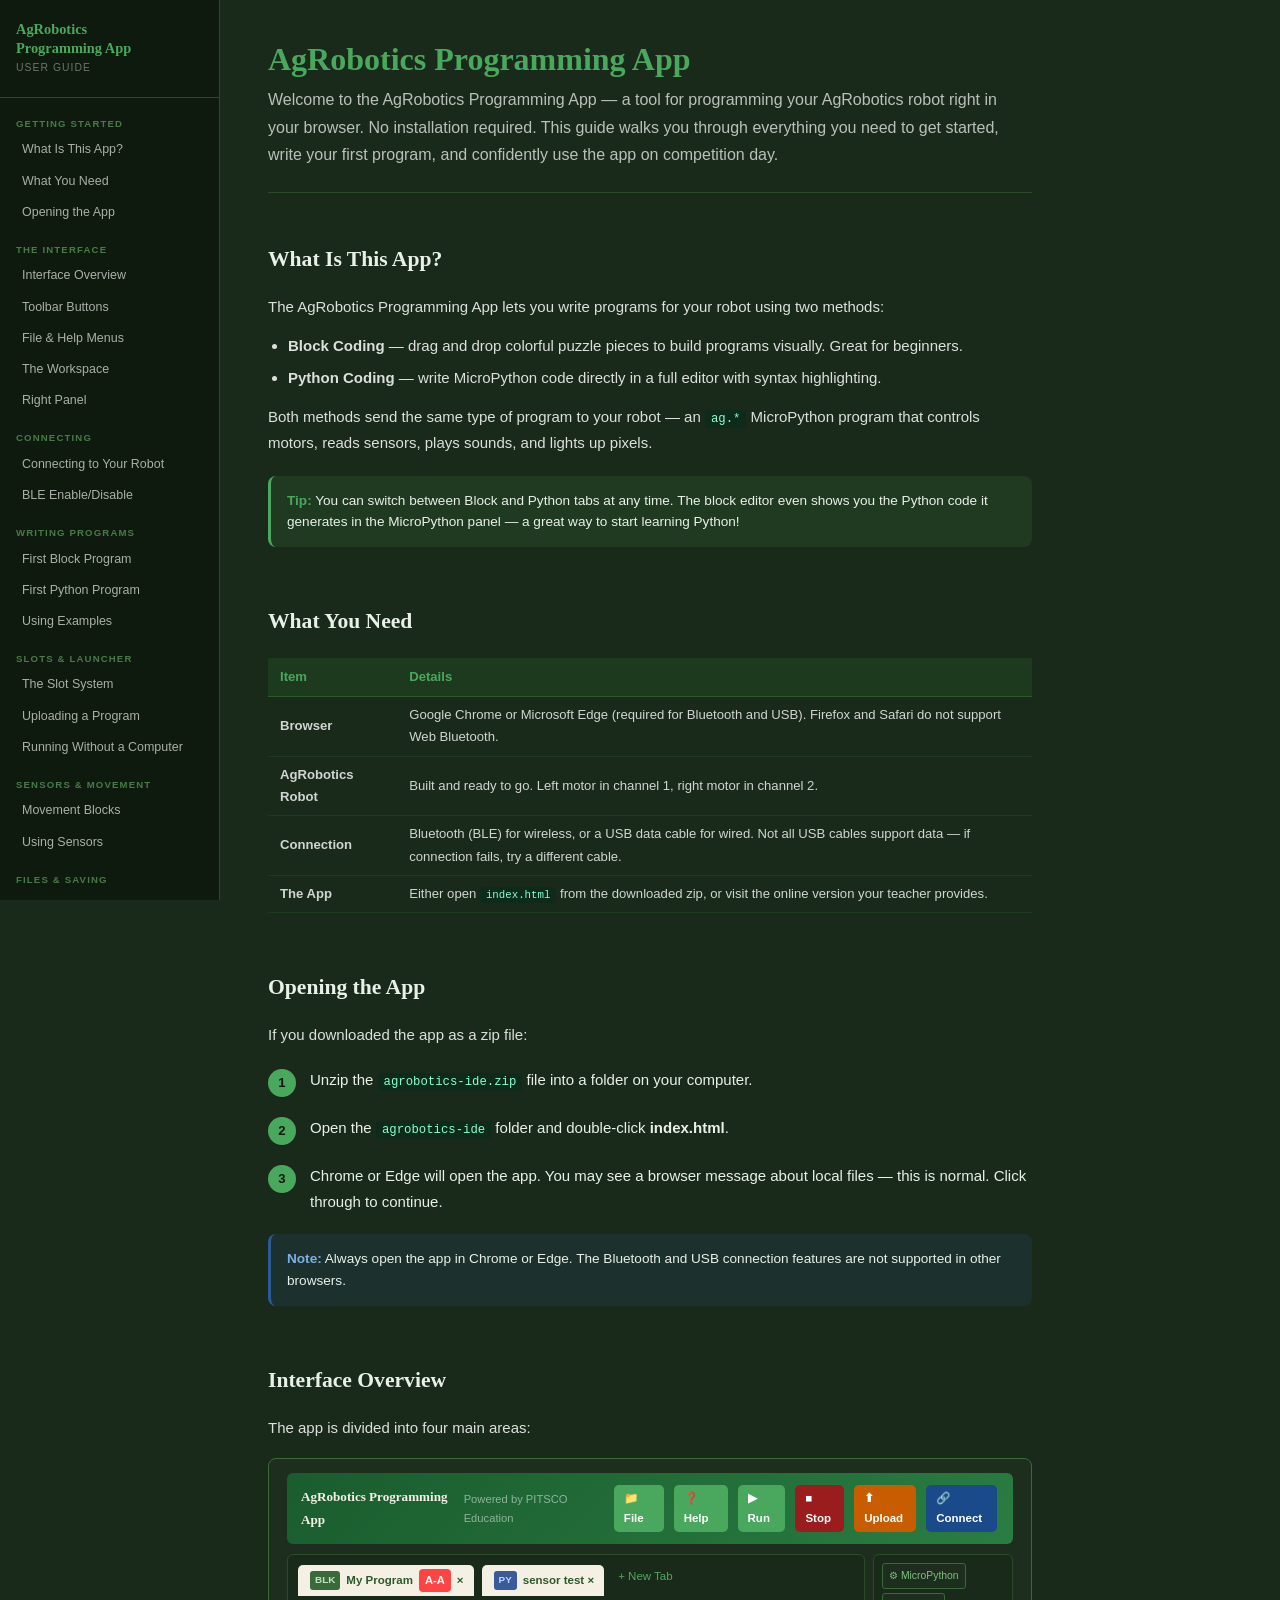
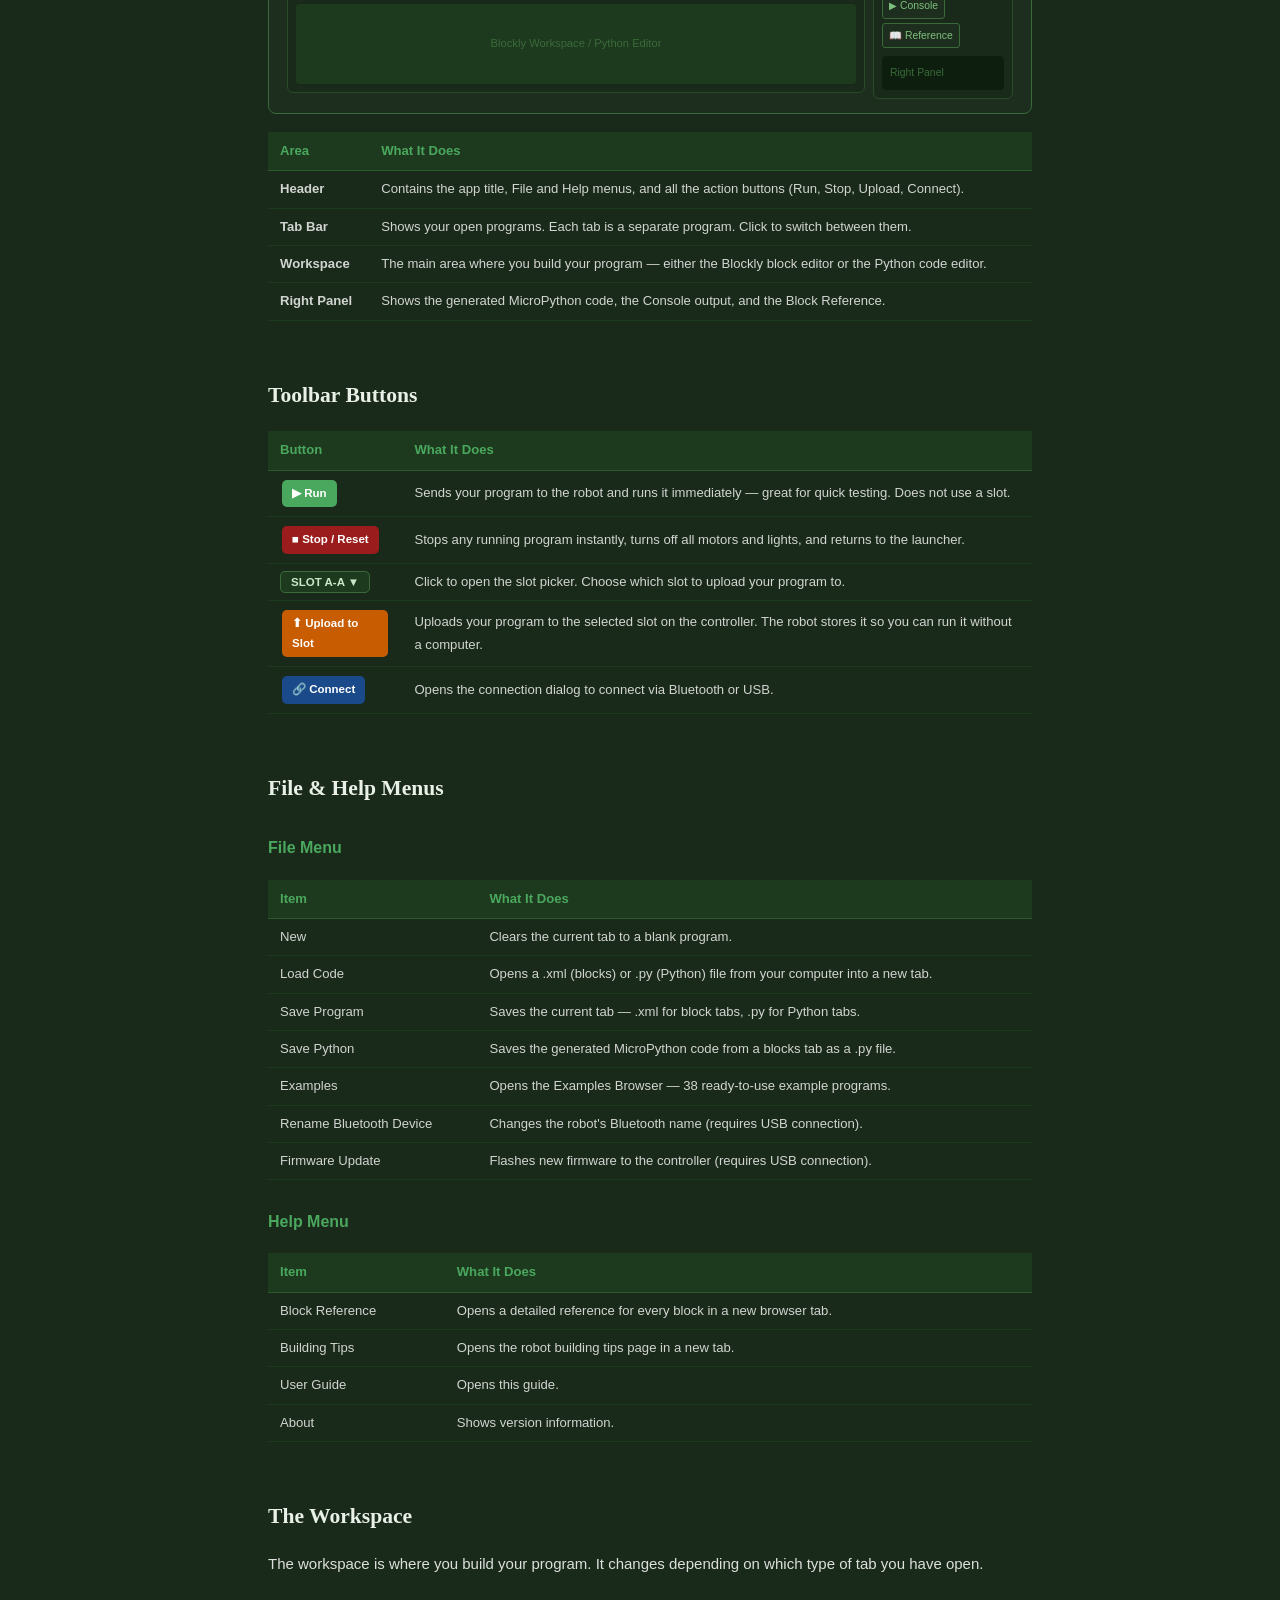
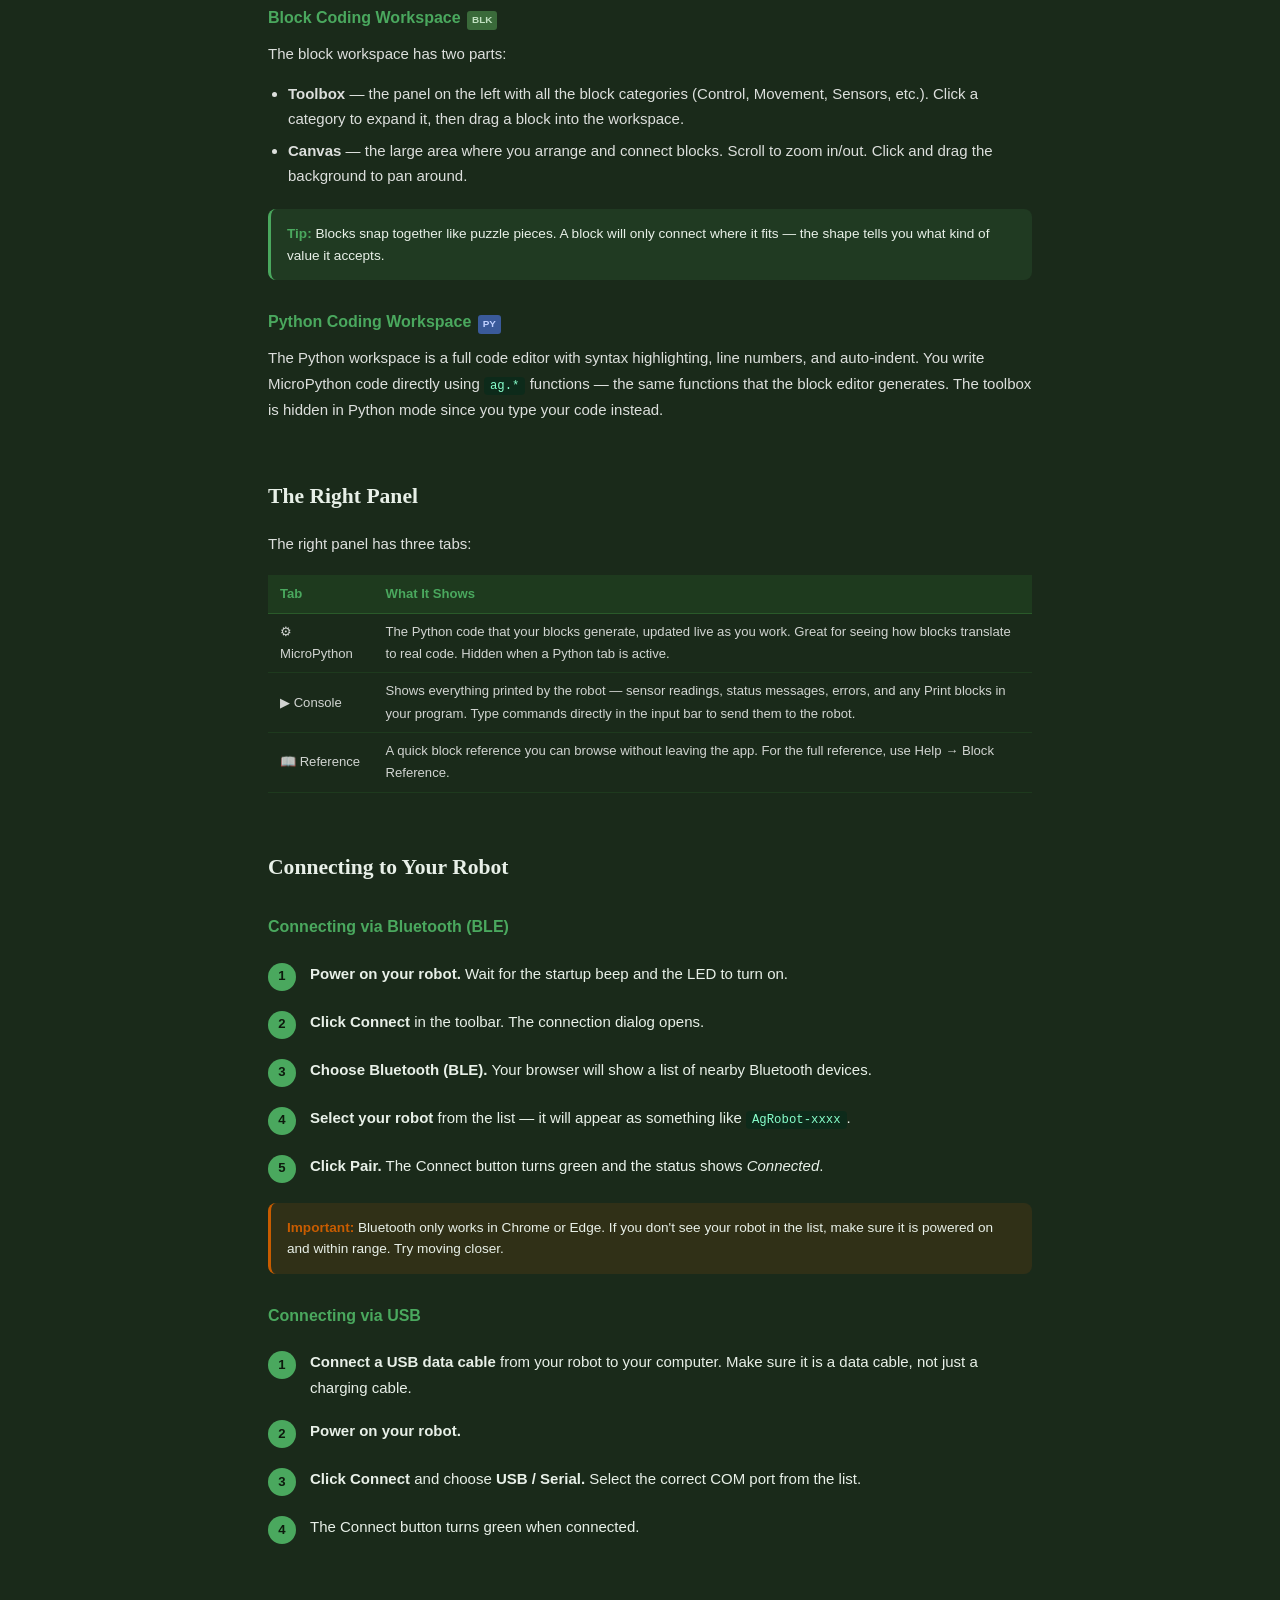
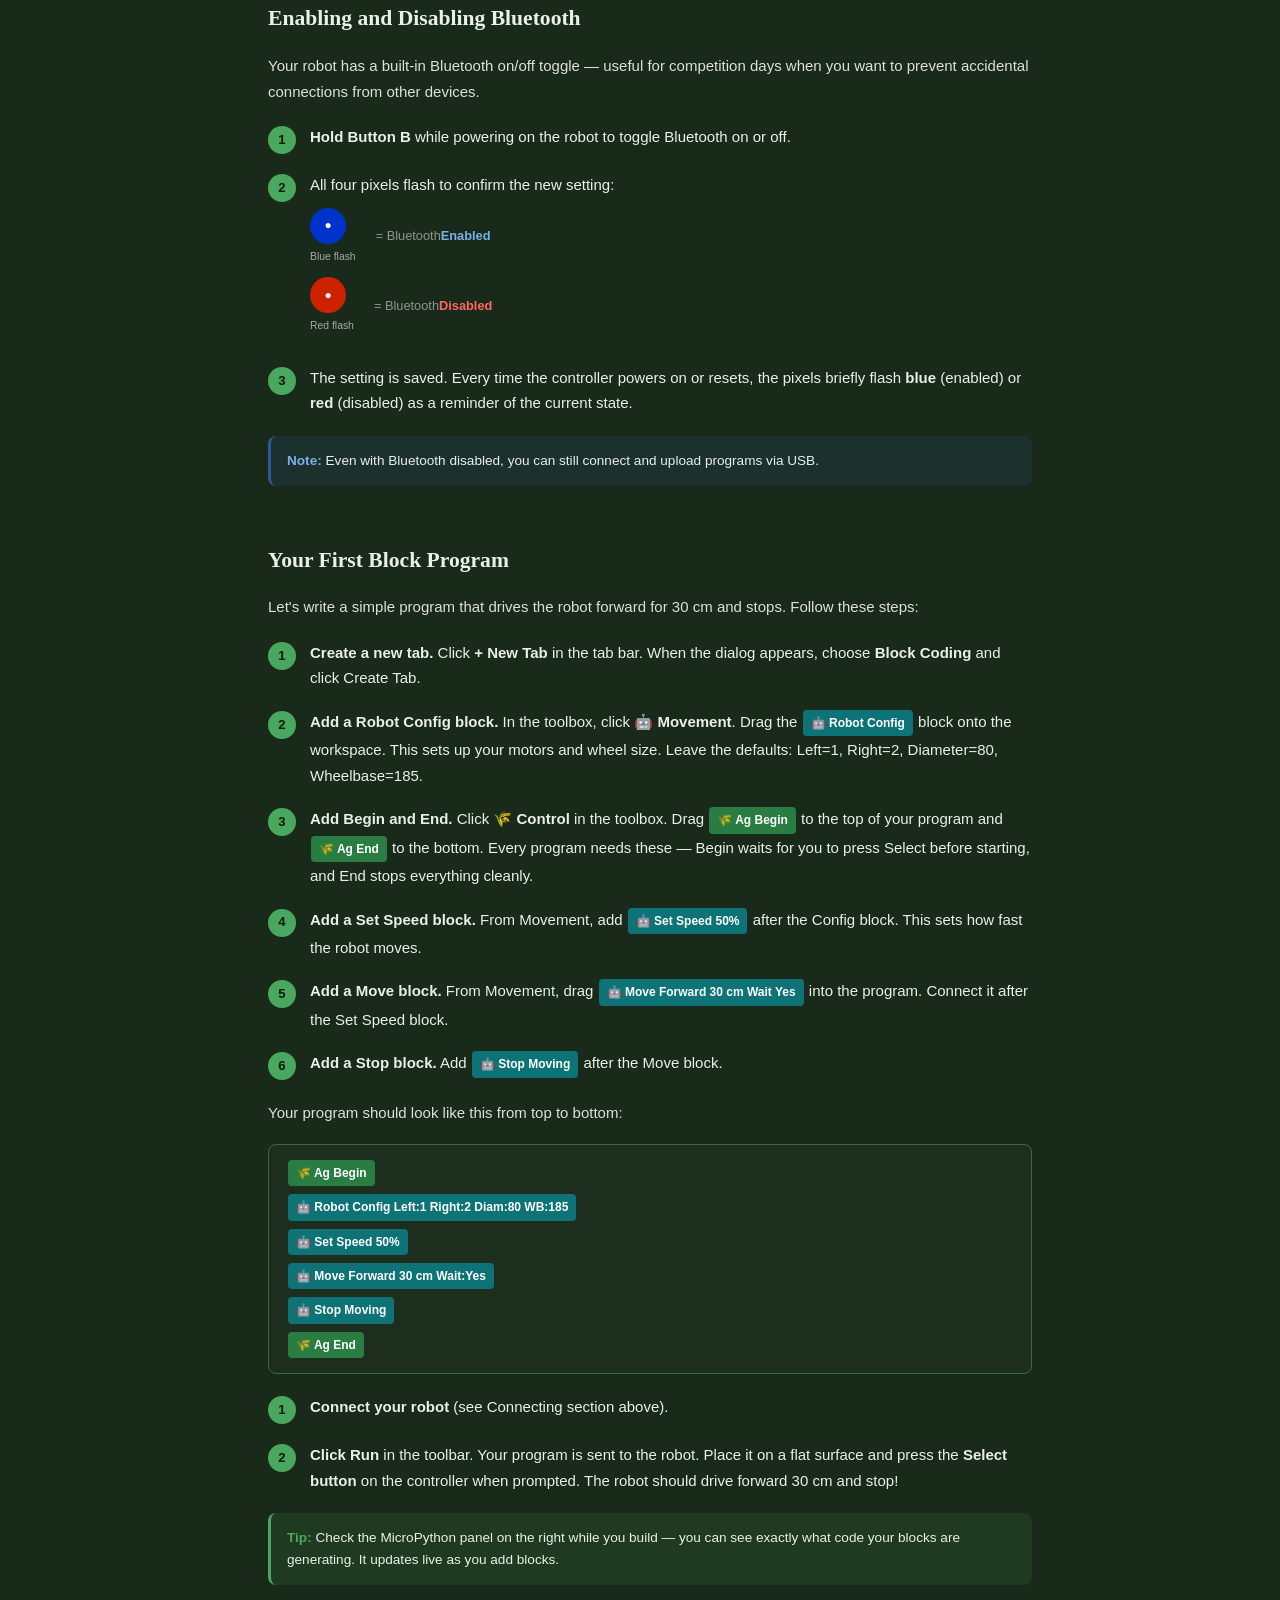
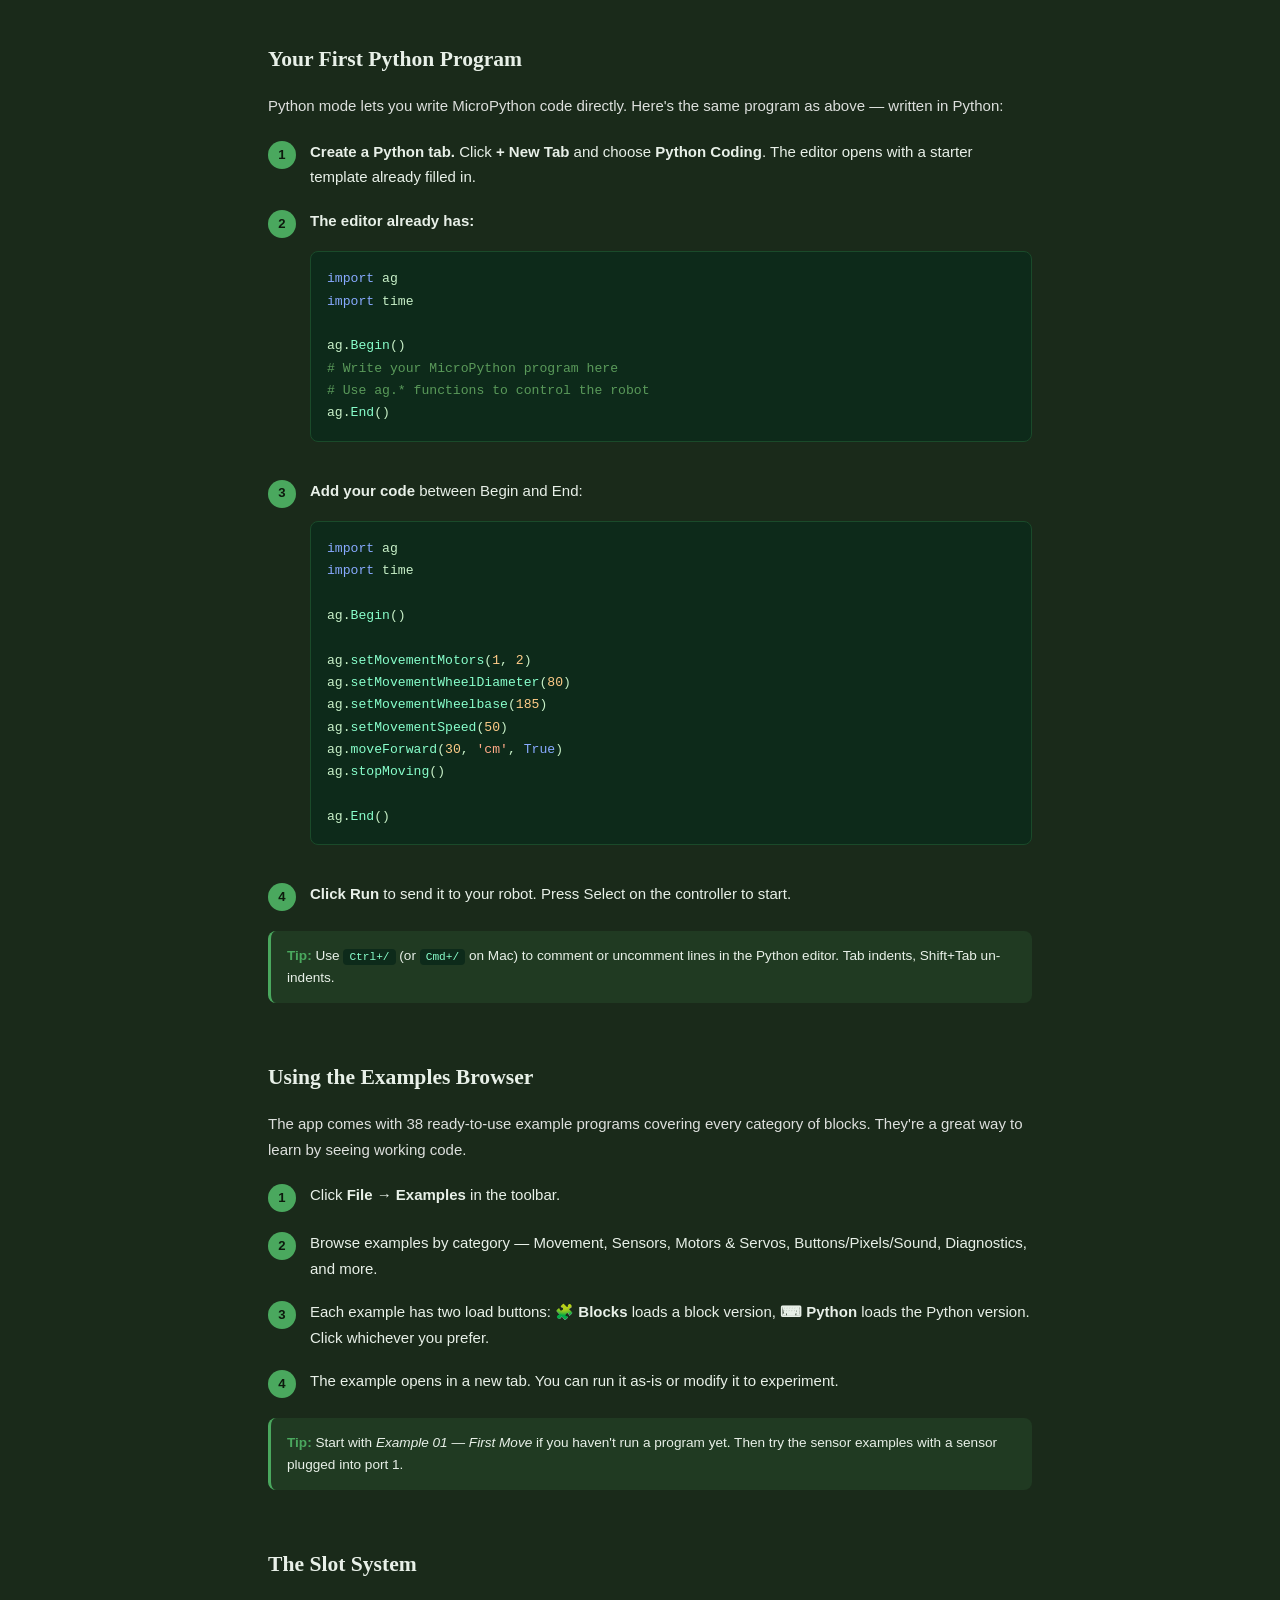
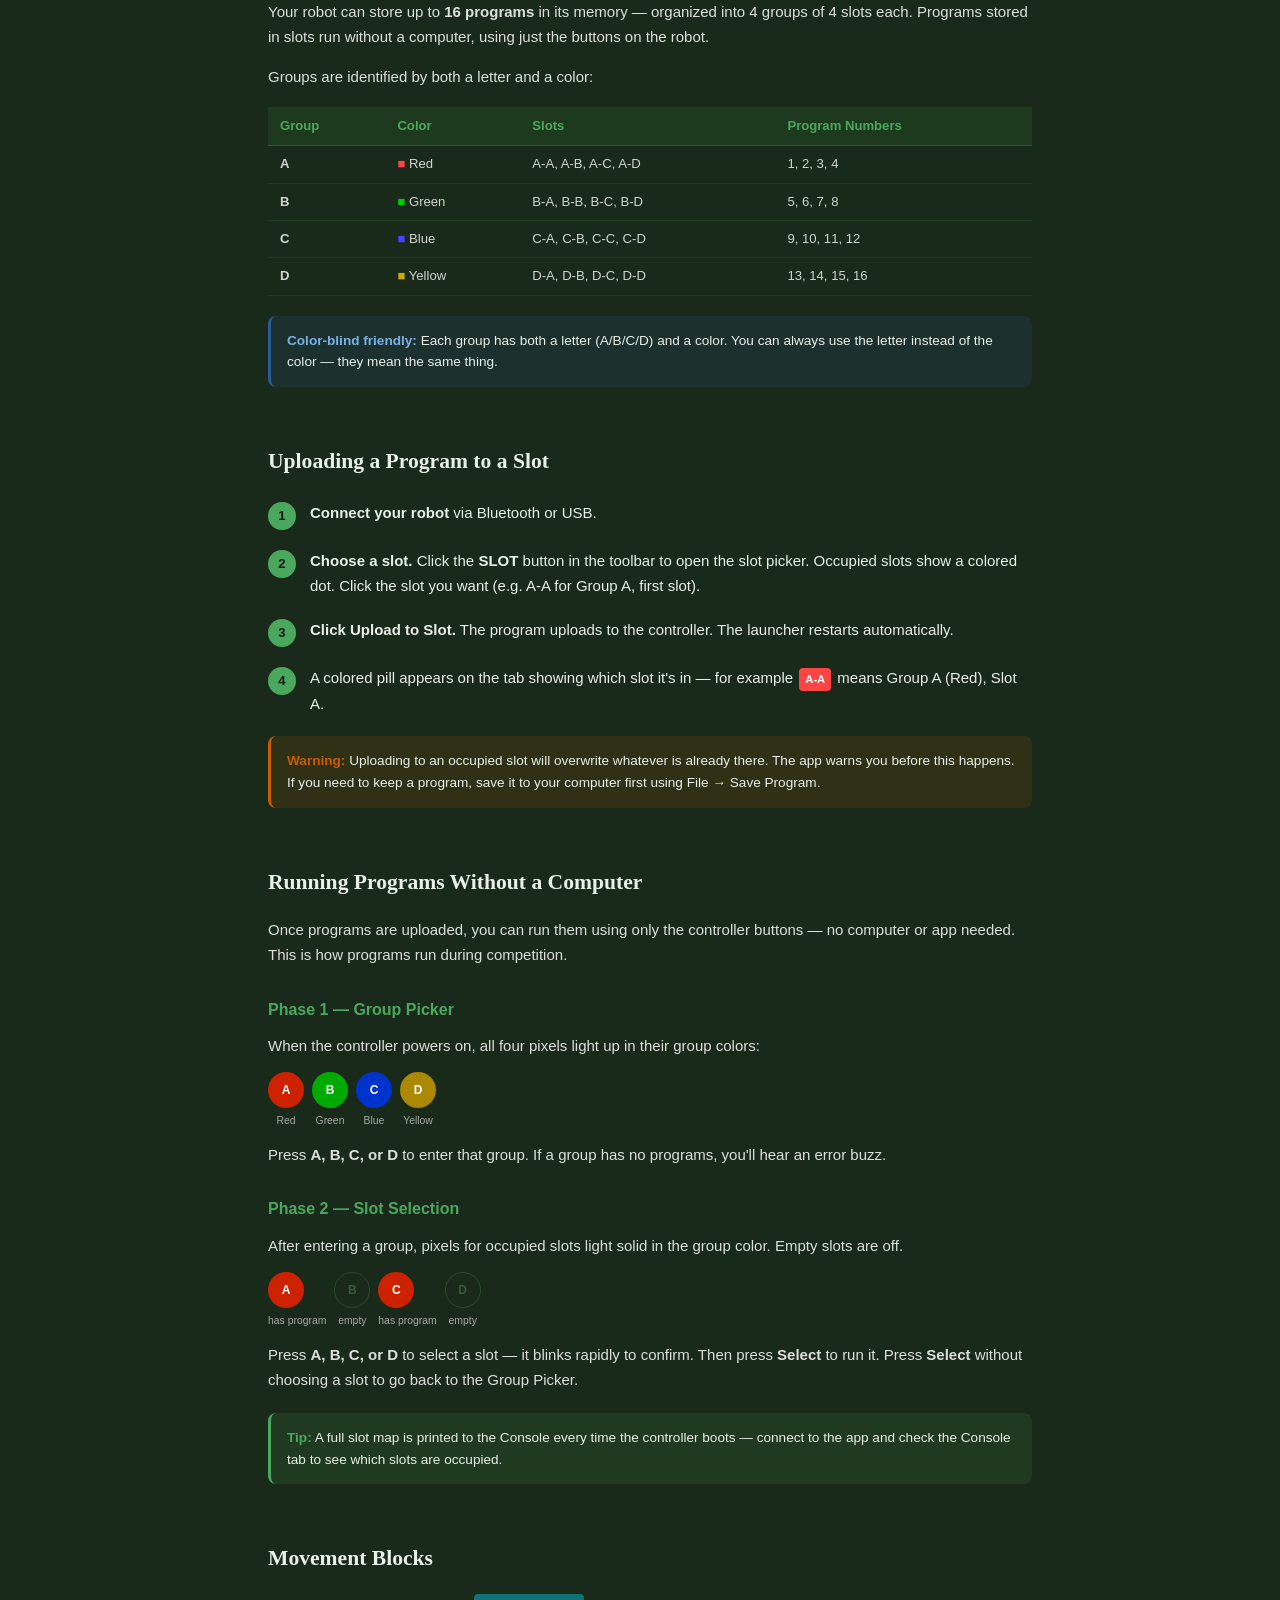
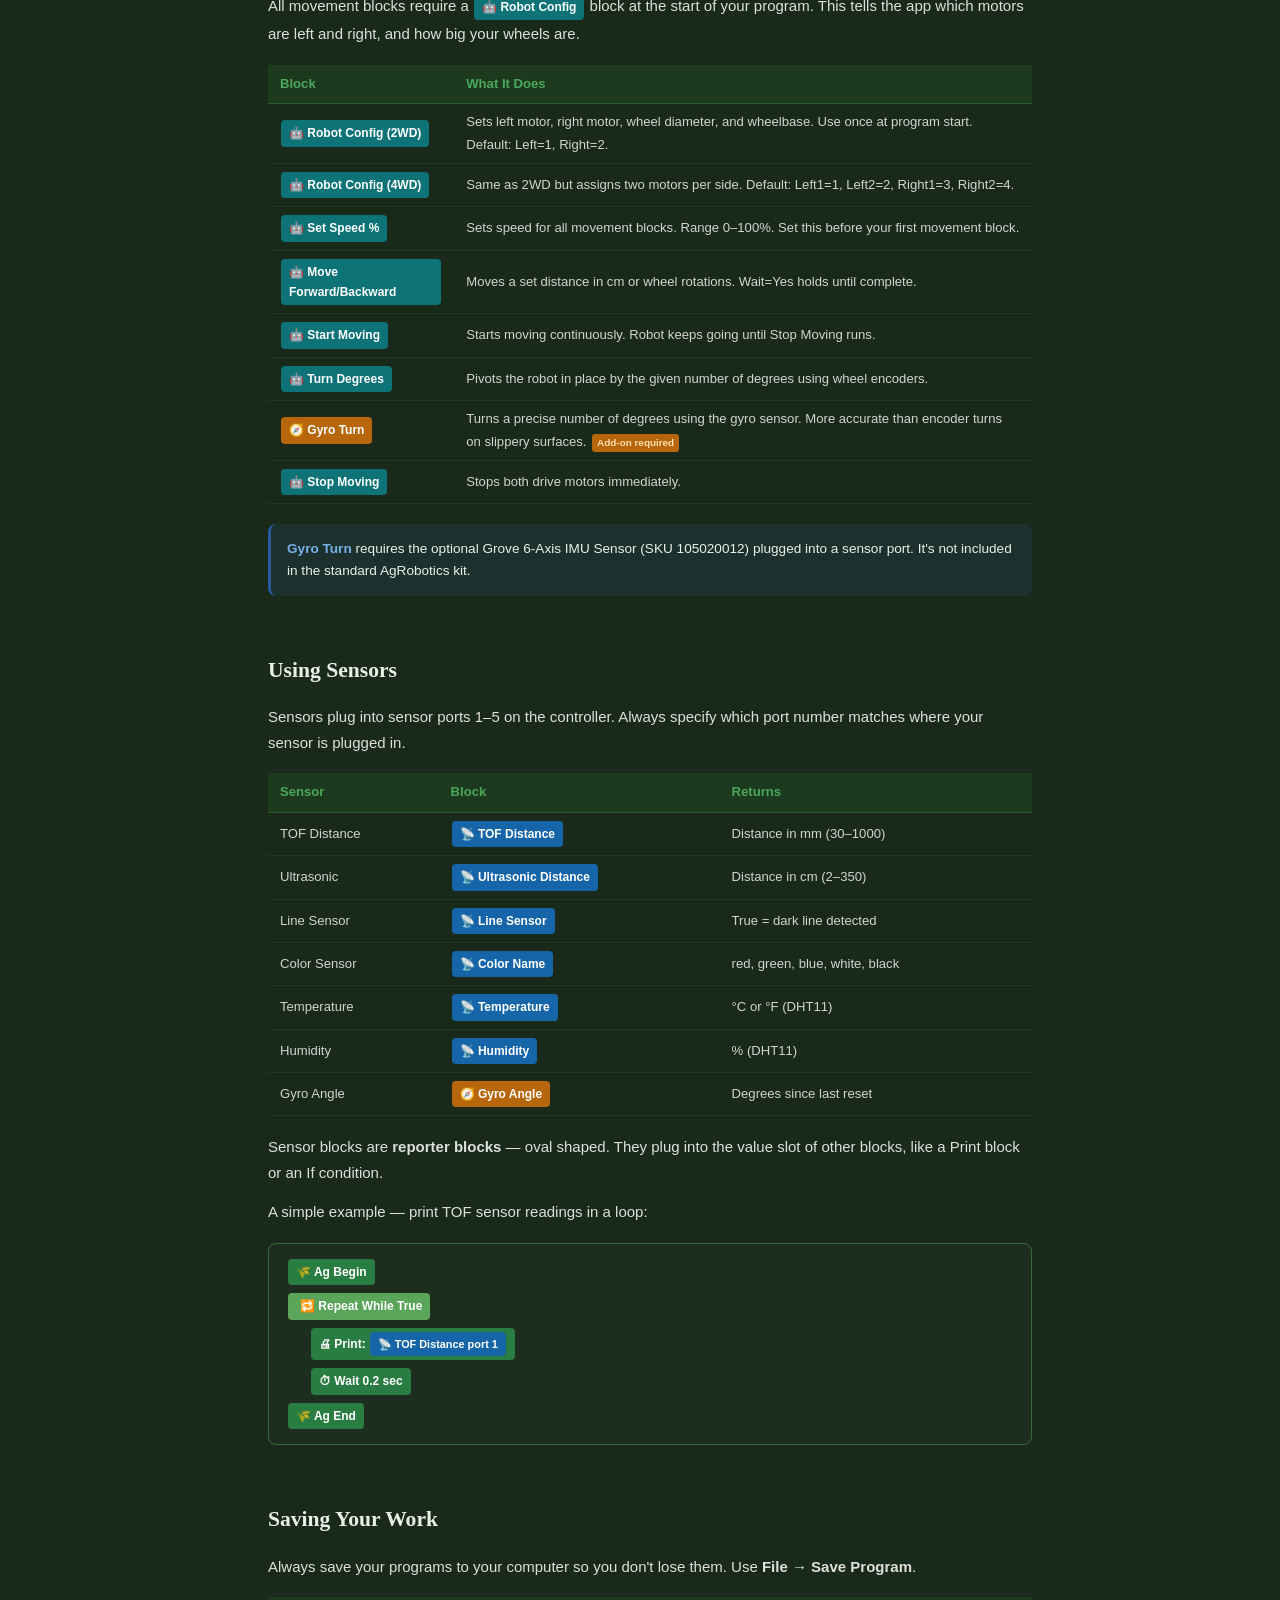
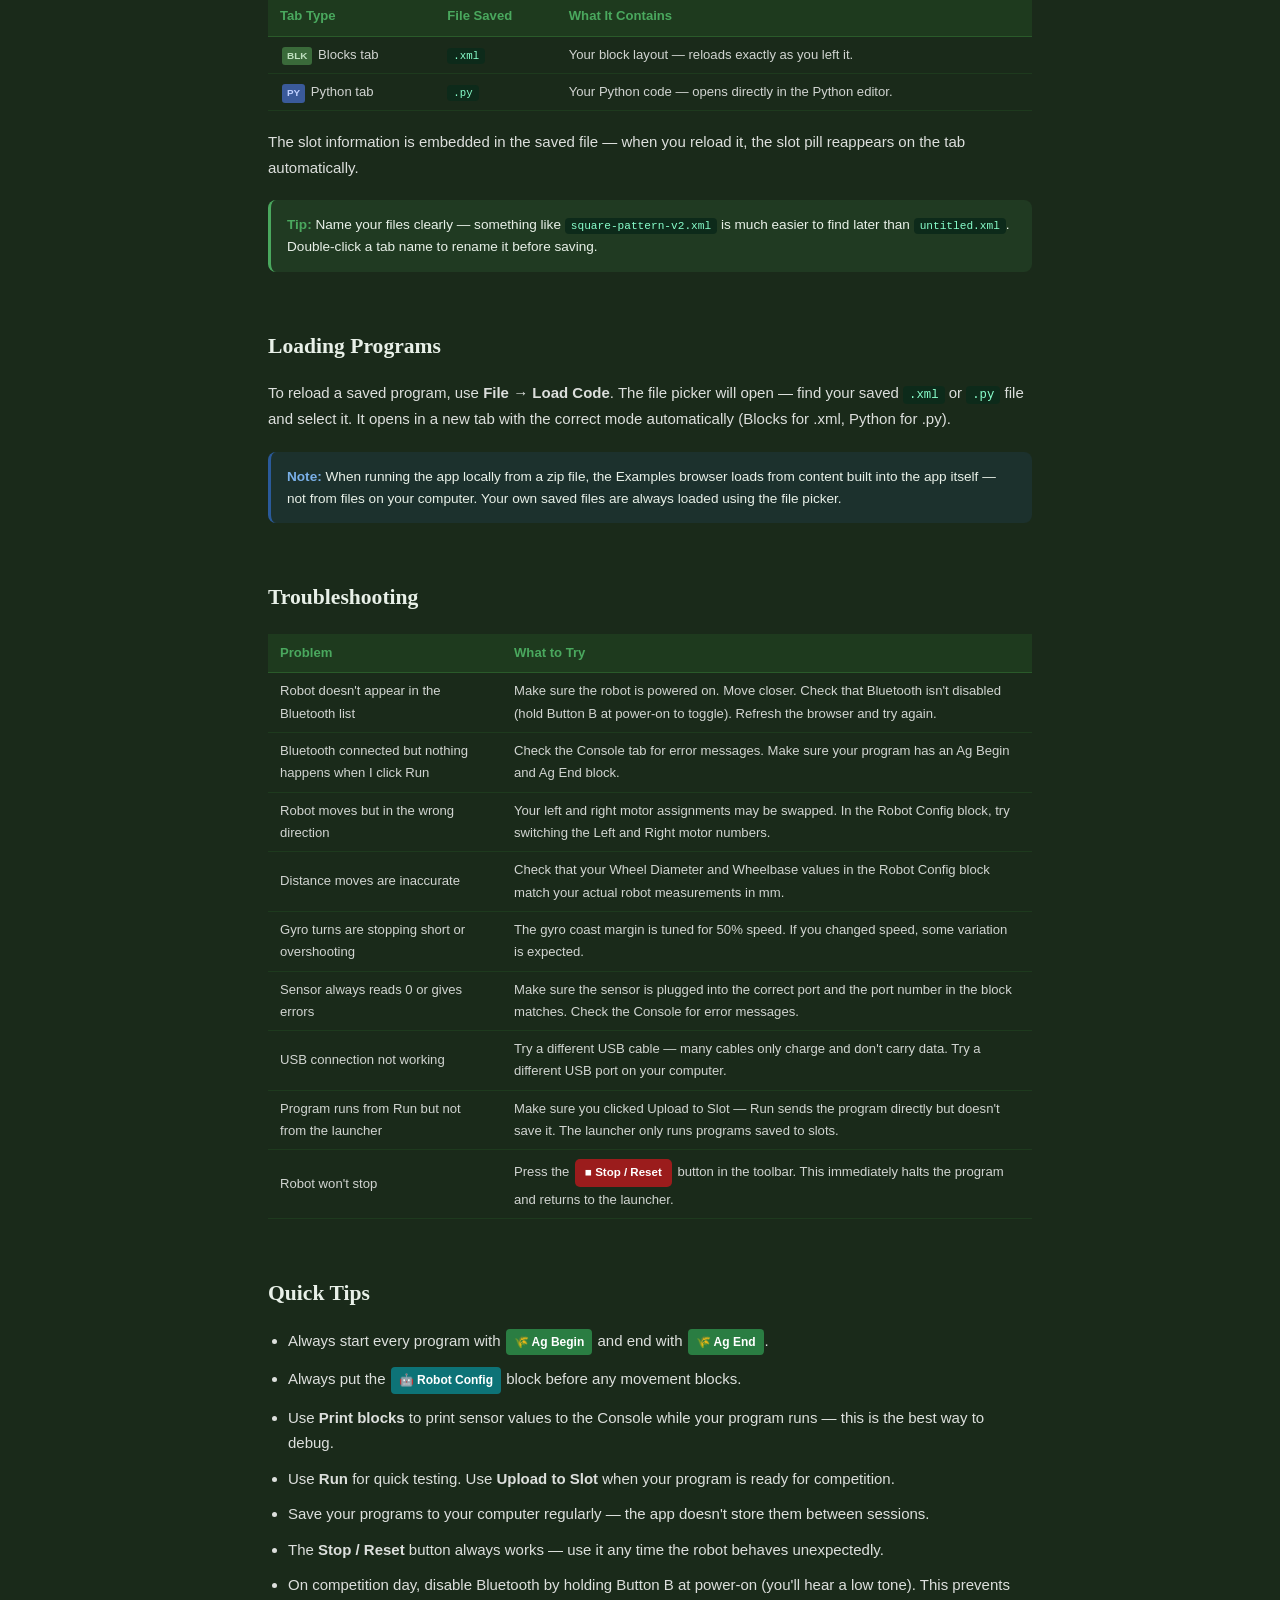
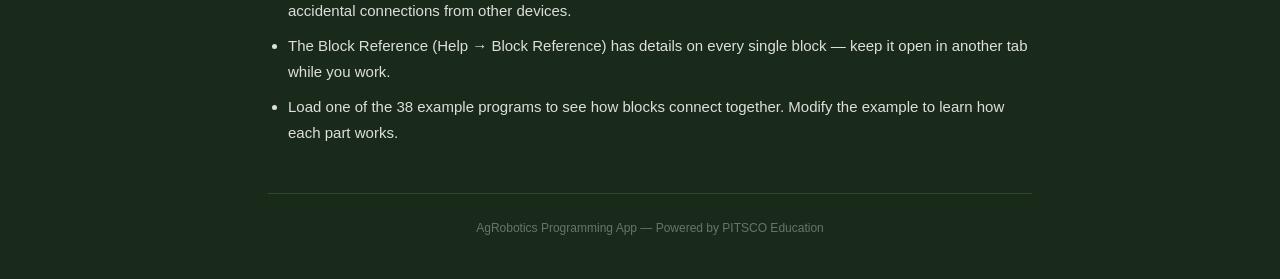
==== guide.html @ 7862705e "Add files via upload" ====
<!DOCTYPE html>
<html lang="en">
<head>
<meta charset="utf-8">
<meta name="viewport" content="width=device-width, initial-scale=1.0">
<title>AgRobotics Programming App — User Guide</title>
<style>
  *{box-sizing:border-box;margin:0;padding:0}
  body{font-family:'Segoe UI',Arial,sans-serif;background:#1a2a1a;color:#e8f0e8;
    padding:0;margin:0;font-size:15px;line-height:1.7;}

  /* ── Layout ── */
  #sidebar{position:fixed;left:0;top:0;bottom:0;width:220px;background:#0d1a0d;
    border-right:1px solid #2a4a2a;overflow-y:auto;padding:20px 0;z-index:100;}
  #content{margin-left:220px;padding:40px 48px;max-width:860px;}

  /* ── Sidebar ── */
  .sidebar-logo{padding:0 16px 20px;border-bottom:1px solid #2a4a2a;margin-bottom:12px;}
  .sidebar-logo-title{font-size:.9rem;font-weight:700;color:#4aa85e;
    font-family:Georgia,serif;line-height:1.3;}
  .sidebar-logo-sub{font-size:.65rem;color:rgba(255,255,255,.4);
    text-transform:uppercase;letter-spacing:.1em;margin-top:2px;}
  .nav-section{padding:6px 16px 2px;font-size:.6rem;font-weight:800;
    color:#4a7a4a;letter-spacing:.12em;text-transform:uppercase;margin-top:8px;}
  .nav-link{display:block;padding:5px 16px 5px 20px;font-size:.78rem;
    color:rgba(255,255,255,.65);text-decoration:none;border-left:2px solid transparent;
    transition:color .15s,border-color .15s;}
  .nav-link:hover{color:#4aa85e;border-left-color:#4aa85e;}
  .nav-link.active{color:#4aa85e;border-left-color:#4aa85e;font-weight:700;}

  /* ── Content headings ── */
  h1{font-family:Georgia,serif;font-size:2rem;font-weight:700;color:#4aa85e;
    margin-bottom:8px;line-height:1.2;}
  .guide-intro{font-size:1rem;color:rgba(255,255,255,.7);margin-bottom:40px;
    padding-bottom:24px;border-bottom:1px solid #2a4a2a;}
  h2{font-family:Georgia,serif;font-size:1.35rem;font-weight:700;color:#e8f0e8;
    margin:48px 0 16px;padding-top:8px;}
  h2:first-of-type{margin-top:0;}
  h3{font-size:1rem;font-weight:700;color:#4aa85e;margin:28px 0 10px;}
  p{margin-bottom:14px;color:rgba(255,255,255,.85);}
  p:last-child{margin-bottom:0;}

  /* ── Section anchors ── */
  .section{scroll-margin-top:24px;}

  /* ── Tip/warning boxes ── */
  .tip,.warn,.note{border-radius:8px;padding:14px 16px;margin:20px 0;
    font-size:.85rem;line-height:1.6;}
  .tip{background:rgba(74,168,94,.12);border-left:3px solid #4aa85e;}
  .tip strong{color:#4aa85e;}
  .warn{background:rgba(200,92,0,.12);border-left:3px solid #c85c00;}
  .warn strong{color:#c85c00;}
  .note{background:rgba(42,90,154,.15);border-left:3px solid #2a5a9a;}
  .note strong{color:#7ab0e8;}

  /* ── Steps ── */
  .steps{counter-reset:step;margin:20px 0;}
  .step{display:flex;gap:14px;margin-bottom:18px;align-items:flex-start;}
  .step-num{counter-increment:step;content:counter(step);
    min-width:28px;height:28px;border-radius:50%;
    background:#4aa85e;color:#0d1a0d;font-weight:800;font-size:.82rem;
    display:flex;align-items:center;justify-content:center;flex-shrink:0;margin-top:2px;}
  .step-num::before{content:counter(step);}
  .step-body{flex:1;}
  .step-body strong{color:#e8f0e8;}

  /* ── UI mock elements ── */
  .ui-mock{background:#1e2e1e;border:1px solid #3a6a3a;border-radius:8px;
    padding:14px 18px;margin:18px 0;font-size:.82rem;}
  .ui-mock-header{background:linear-gradient(135deg,#1a5c2e,#2a7d42);
    border-radius:6px;padding:10px 14px;margin-bottom:10px;
    display:flex;align-items:center;gap:10px;}
  .ui-pill{display:inline-flex;align-items:center;gap:4px;
    padding:4px 10px;border-radius:5px;font-size:.72rem;font-weight:700;
    margin:2px;}
  .pill-green{background:#4aa85e;color:#fff;}
  .pill-red{background:#9b1c1c;color:#fff;}
  .pill-blue{background:#1a4a8a;color:#fff;}
  .pill-orange{background:#c85c00;color:#fff;}
  .pill-dark{background:#1e2e1e;border:1px solid #3a6a3a;color:#c8e8c8;}
  .slot-pill{display:inline-block;padding:2px 6px;border-radius:4px;
    font-size:.7rem;font-weight:800;color:#fff;margin:0 2px;}
  .tab-mock{display:inline-flex;align-items:center;gap:4px;
    background:#f5f0e4;color:#2a5a2a;padding:4px 10px;border-radius:5px 5px 0 0;
    font-size:.72rem;font-weight:600;margin:2px 2px 0;}
  .badge{display:inline-block;padding:1px 5px;border-radius:3px;
    font-size:.62rem;font-weight:800;margin:0 2px;}
  .badge-blk{background:#3a6a3a;color:#c0e0c0;}
  .badge-py{background:#3a5a9a;color:#c0d0ff;}
  .badge-addon{background:#b8660b;color:#ffe0b0;}

  /* ── Code snippets ── */
  code{background:#0d2a1a;color:#88ffcc;padding:2px 6px;border-radius:4px;
    font-family:'Courier New',monospace;font-size:.82em;}
  pre{background:#0d2a1a;color:#c8f0c8;padding:16px;border-radius:8px;
    font-family:'Courier New',monospace;font-size:.82rem;line-height:1.7;
    overflow-x:auto;margin:18px 0;border:1px solid #1a4a2a;}
  pre .cm{color:#5a9a5a;}
  pre .kw{color:#88aaff;}
  pre .fn{color:#88ffcc;}
  pre .num{color:#ffcc88;}
  pre .str{color:#ffaa88;}

  /* ── Tables ── */
  table{width:100%;border-collapse:collapse;margin:18px 0;font-size:.82rem;}
  th{background:#1e3a1e;color:#4aa85e;text-align:left;padding:8px 12px;
    font-weight:700;border-bottom:1px solid #2a5a2a;}
  td{padding:7px 12px;border-bottom:1px solid #1e3a1e;color:rgba(255,255,255,.8);}
  tr:hover td{background:rgba(74,168,94,.05);}

  /* ── Block colors ── */
  .blk{display:inline-flex;align-items:center;gap:3px;padding:3px 8px;
    border-radius:4px;font-size:.75rem;font-weight:700;color:#fff;margin:1px;}
  .blk-control{background:#2a7d42;}
  .blk-move{background:#0d7377;}
  .blk-motor{background:#8B4513;}
  .blk-sensor{background:#1565a8;}
  .blk-pixel{background:#b8860b;}
  .blk-sound{background:#7b3f8c;}
  .blk-logic{background:#5b73a5;}
  .blk-loop{background:#5ba55b;}
  .blk-op{background:#5b5ba5;}
  .blk-gyro{background:#b8660b;}

  /* ── Pixel dots for launcher diagram ── */
  .pixel-row{display:flex;gap:8px;margin:12px 0;}
  .pixel{width:36px;height:36px;border-radius:50%;display:flex;
    align-items:center;justify-content:center;font-weight:800;font-size:.75rem;color:#fff;}
  .px-red{background:#cc2200;}
  .px-green{background:#00aa00;}
  .px-blue{background:#0033cc;}
  .px-yellow{background:#aa8800;color:#fff;}
  .px-off{background:#1a2a1a;border:1px solid #2a4a2a;color:#3a5a3a;}

  /* ── Responsive ── */
  @media(max-width:700px){
    #sidebar{display:none;}
    #content{margin-left:0;padding:24px 20px;}
  }
</style>
</head>
<body>

<!-- SIDEBAR NAV -->
<nav id="sidebar">
  <div class="sidebar-logo">
    <div class="sidebar-logo-title">AgRobotics<br>Programming App</div>
    <div class="sidebar-logo-sub">User Guide</div>
  </div>
  <div class="nav-section">Getting Started</div>
  <a class="nav-link" href="#intro">What Is This App?</a>
  <a class="nav-link" href="#what-you-need">What You Need</a>
  <a class="nav-link" href="#opening">Opening the App</a>
  <div class="nav-section">The Interface</div>
  <a class="nav-link" href="#interface">Interface Overview</a>
  <a class="nav-link" href="#toolbar">Toolbar Buttons</a>
  <a class="nav-link" href="#menus">File & Help Menus</a>
  <a class="nav-link" href="#workspace">The Workspace</a>
  <a class="nav-link" href="#right-panel">Right Panel</a>
  <div class="nav-section">Connecting</div>
  <a class="nav-link" href="#connecting">Connecting to Your Robot</a>
  <a class="nav-link" href="#ble-toggle">BLE Enable/Disable</a>
  <div class="nav-section">Writing Programs</div>
  <a class="nav-link" href="#first-blocks">First Block Program</a>
  <a class="nav-link" href="#first-python">First Python Program</a>
  <a class="nav-link" href="#examples">Using Examples</a>
  <div class="nav-section">Slots & Launcher</div>
  <a class="nav-link" href="#slots">The Slot System</a>
  <a class="nav-link" href="#uploading">Uploading a Program</a>
  <a class="nav-link" href="#launcher">Running Without a Computer</a>
  <div class="nav-section">Sensors & Movement</div>
  <a class="nav-link" href="#movement">Movement Blocks</a>
  <a class="nav-link" href="#sensors">Using Sensors</a>
  <div class="nav-section">Files & Saving</div>
  <a class="nav-link" href="#saving">Saving Your Work</a>
  <a class="nav-link" href="#loading">Loading Programs</a>
  <div class="nav-section">Help</div>
  <a class="nav-link" href="#troubleshooting">Troubleshooting</a>
  <a class="nav-link" href="#tips">Quick Tips</a>
</nav>

<!-- MAIN CONTENT -->
<main id="content">

  <h1>AgRobotics Programming App</h1>
  <div class="guide-intro">
    Welcome to the AgRobotics Programming App — a tool for programming your AgRobotics robot
    right in your browser. No installation required. This guide walks you through everything
    you need to get started, write your first program, and confidently use the app on
    competition day.
  </div>

  <!-- ═══════════════════════════════════════════════════════════════ -->
  <h2 class="section" id="intro">What Is This App?</h2>

  <p>The AgRobotics Programming App lets you write programs for your robot using two methods:</p>
  <ul style="margin:0 0 14px 20px;color:rgba(255,255,255,.85);">
    <li style="margin-bottom:6px;"><strong>Block Coding</strong> — drag and drop colorful puzzle pieces to build programs visually. Great for beginners.</li>
    <li style="margin-bottom:6px;"><strong>Python Coding</strong> — write MicroPython code directly in a full editor with syntax highlighting.</li>
  </ul>
  <p>Both methods send the same type of program to your robot — an <code>ag.*</code> MicroPython program that controls motors, reads sensors, plays sounds, and lights up pixels.</p>

  <div class="tip"><strong>Tip:</strong> You can switch between Block and Python tabs at any time. The block editor even shows you the Python code it generates in the MicroPython panel — a great way to start learning Python!</div>

  <!-- ═══════════════════════════════════════════════════════════════ -->
  <h2 class="section" id="what-you-need">What You Need</h2>

  <table>
    <tr><th>Item</th><th>Details</th></tr>
    <tr><td><strong>Browser</strong></td><td>Google Chrome or Microsoft Edge (required for Bluetooth and USB). Firefox and Safari do not support Web Bluetooth.</td></tr>
    <tr><td><strong>AgRobotics Robot</strong></td><td>Built and ready to go. Left motor in channel 1, right motor in channel 2.</td></tr>
    <tr><td><strong>Connection</strong></td><td>Bluetooth (BLE) for wireless, or a USB data cable for wired. Not all USB cables support data — if connection fails, try a different cable.</td></tr>
    <tr><td><strong>The App</strong></td><td>Either open <code>index.html</code> from the downloaded zip, or visit the online version your teacher provides.</td></tr>
  </table>

  <!-- ═══════════════════════════════════════════════════════════════ -->
  <h2 class="section" id="opening">Opening the App</h2>

  <p>If you downloaded the app as a zip file:</p>
  <div class="steps">
    <div class="step"><div class="step-num"></div><div class="step-body">Unzip the <code>agrobotics-ide.zip</code> file into a folder on your computer.</div></div>
    <div class="step"><div class="step-num"></div><div class="step-body">Open the <code>agrobotics-ide</code> folder and double-click <strong>index.html</strong>.</div></div>
    <div class="step"><div class="step-num"></div><div class="step-body">Chrome or Edge will open the app. You may see a browser message about local files — this is normal. Click through to continue.</div></div>
  </div>

  <div class="note"><strong>Note:</strong> Always open the app in Chrome or Edge. The Bluetooth and USB connection features are not supported in other browsers.</div>

  <!-- ═══════════════════════════════════════════════════════════════ -->
  <h2 class="section" id="interface">Interface Overview</h2>

  <p>The app is divided into four main areas:</p>

  <div class="ui-mock">
    <div class="ui-mock-header">
      <span style="color:#f5f0e8;font-weight:700;font-family:Georgia,serif;">AgRobotics Programming App</span>
      <span style="color:rgba(255,255,255,.5);font-size:.7rem;">Powered by PITSCO Education</span>
      <span style="margin-left:auto;display:flex;gap:6px;">
        <span class="ui-pill pill-green">📁 File</span>
        <span class="ui-pill pill-green">❓ Help</span>
        <span class="ui-pill pill-green">▶ Run</span>
        <span class="ui-pill pill-red">■ Stop</span>
        <span class="ui-pill pill-orange">⬆ Upload</span>
        <span class="ui-pill pill-blue">🔗 Connect</span>
      </span>
    </div>
    <div style="display:flex;gap:8px;align-items:flex-start;font-size:.72rem;">
      <div style="flex:1;background:#1a2a1a;border:1px solid #2a4a2a;border-radius:6px;padding:8px;">
        <div style="display:flex;gap:4px;margin-bottom:8px;">
          <span class="tab-mock"><span class="badge badge-blk">BLK</span> My Program <span class="slot-pill" style="background:#ff4444;">A-A</span> ×</span>
          <span class="tab-mock"><span class="badge badge-py">PY</span> sensor test ×</span>
          <span style="padding:4px 8px;font-size:.72rem;color:#4aa85e;cursor:pointer;">+ New Tab</span>
        </div>
        <div style="background:#1e3a1e;border-radius:4px;padding:16px;min-height:80px;color:#3a6a3a;font-size:.7rem;text-align:center;padding-top:30px;">
          Blockly Workspace / Python Editor
        </div>
      </div>
      <div style="width:140px;background:#1a2a1a;border:1px solid #2a4a2a;border-radius:6px;padding:8px;">
        <div style="display:flex;gap:4px;margin-bottom:8px;flex-wrap:wrap;">
          <span style="font-size:.65rem;padding:3px 6px;background:#1e2e1e;border:1px solid #3a6a3a;border-radius:3px;color:#7dbf7d;">⚙ MicroPython</span>
          <span style="font-size:.65rem;padding:3px 6px;background:#1e2e1e;border:1px solid #3a6a3a;border-radius:3px;color:#7dbf7d;">▶ Console</span>
          <span style="font-size:.65rem;padding:3px 6px;background:#1e2e1e;border:1px solid #3a6a3a;border-radius:3px;color:#7dbf7d;">📖 Reference</span>
        </div>
        <div style="background:#0e1e0e;border-radius:4px;padding:8px;font-size:.65rem;color:#3a6a3a;">Right Panel</div>
      </div>
    </div>
  </div>

  <table>
    <tr><th>Area</th><th>What It Does</th></tr>
    <tr><td><strong>Header</strong></td><td>Contains the app title, File and Help menus, and all the action buttons (Run, Stop, Upload, Connect).</td></tr>
    <tr><td><strong>Tab Bar</strong></td><td>Shows your open programs. Each tab is a separate program. Click to switch between them.</td></tr>
    <tr><td><strong>Workspace</strong></td><td>The main area where you build your program — either the Blockly block editor or the Python code editor.</td></tr>
    <tr><td><strong>Right Panel</strong></td><td>Shows the generated MicroPython code, the Console output, and the Block Reference.</td></tr>
  </table>

  <!-- ═══════════════════════════════════════════════════════════════ -->
  <h2 class="section" id="toolbar">Toolbar Buttons</h2>

  <table>
    <tr><th>Button</th><th>What It Does</th></tr>
    <tr><td><span class="ui-pill pill-green" style="font-size:.72rem;">▶ Run</span></td><td>Sends your program to the robot and runs it immediately — great for quick testing. Does not use a slot.</td></tr>
    <tr><td><span class="ui-pill pill-red" style="font-size:.72rem;">■ Stop / Reset</span></td><td>Stops any running program instantly, turns off all motors and lights, and returns to the launcher.</td></tr>
    <tr><td><span style="background:#1e3a1e;border:1px solid #3a6a3a;color:#c8e8c8;padding:4px 10px;border-radius:5px;font-size:.72rem;font-weight:700;">SLOT A-A ▼</span></td><td>Click to open the slot picker. Choose which slot to upload your program to.</td></tr>
    <tr><td><span class="ui-pill pill-orange" style="font-size:.72rem;">⬆ Upload to Slot</span></td><td>Uploads your program to the selected slot on the controller. The robot stores it so you can run it without a computer.</td></tr>
    <tr><td><span class="ui-pill pill-blue" style="font-size:.72rem;">🔗 Connect</span></td><td>Opens the connection dialog to connect via Bluetooth or USB.</td></tr>
  </table>

  <!-- ═══════════════════════════════════════════════════════════════ -->
  <h2 class="section" id="menus">File & Help Menus</h2>

  <h3>File Menu</h3>
  <table>
    <tr><th>Item</th><th>What It Does</th></tr>
    <tr><td>New</td><td>Clears the current tab to a blank program.</td></tr>
    <tr><td>Load Code</td><td>Opens a .xml (blocks) or .py (Python) file from your computer into a new tab.</td></tr>
    <tr><td>Save Program</td><td>Saves the current tab — .xml for block tabs, .py for Python tabs.</td></tr>
    <tr><td>Save Python</td><td>Saves the generated MicroPython code from a blocks tab as a .py file.</td></tr>
    <tr><td>Examples</td><td>Opens the Examples Browser — 38 ready-to-use example programs.</td></tr>
    <tr><td>Rename Bluetooth Device</td><td>Changes the robot's Bluetooth name (requires USB connection).</td></tr>
    <tr><td>Firmware Update</td><td>Flashes new firmware to the controller (requires USB connection).</td></tr>
  </table>

  <h3>Help Menu</h3>
  <table>
    <tr><th>Item</th><th>What It Does</th></tr>
    <tr><td>Block Reference</td><td>Opens a detailed reference for every block in a new browser tab.</td></tr>
    <tr><td>Building Tips</td><td>Opens the robot building tips page in a new tab.</td></tr>
    <tr><td>User Guide</td><td>Opens this guide.</td></tr>
    <tr><td>About</td><td>Shows version information.</td></tr>
  </table>

  <!-- ═══════════════════════════════════════════════════════════════ -->
  <h2 class="section" id="workspace">The Workspace</h2>

  <p>The workspace is where you build your program. It changes depending on which type of tab you have open.</p>

  <h3>Block Coding Workspace <span class="badge badge-blk">BLK</span></h3>
  <p>The block workspace has two parts:</p>
  <ul style="margin:0 0 14px 20px;color:rgba(255,255,255,.85);">
    <li style="margin-bottom:6px;"><strong>Toolbox</strong> — the panel on the left with all the block categories (Control, Movement, Sensors, etc.). Click a category to expand it, then drag a block into the workspace.</li>
    <li style="margin-bottom:6px;"><strong>Canvas</strong> — the large area where you arrange and connect blocks. Scroll to zoom in/out. Click and drag the background to pan around.</li>
  </ul>
  <div class="tip"><strong>Tip:</strong> Blocks snap together like puzzle pieces. A block will only connect where it fits — the shape tells you what kind of value it accepts.</div>

  <h3>Python Coding Workspace <span class="badge badge-py">PY</span></h3>
  <p>The Python workspace is a full code editor with syntax highlighting, line numbers, and auto-indent. You write MicroPython code directly using <code>ag.*</code> functions — the same functions that the block editor generates. The toolbox is hidden in Python mode since you type your code instead.</p>

  <!-- ═══════════════════════════════════════════════════════════════ -->
  <h2 class="section" id="right-panel">The Right Panel</h2>

  <p>The right panel has three tabs:</p>
  <table>
    <tr><th>Tab</th><th>What It Shows</th></tr>
    <tr><td>⚙ MicroPython</td><td>The Python code that your blocks generate, updated live as you work. Great for seeing how blocks translate to real code. Hidden when a Python tab is active.</td></tr>
    <tr><td>▶ Console</td><td>Shows everything printed by the robot — sensor readings, status messages, errors, and any Print blocks in your program. Type commands directly in the input bar to send them to the robot.</td></tr>
    <tr><td>📖 Reference</td><td>A quick block reference you can browse without leaving the app. For the full reference, use Help → Block Reference.</td></tr>
  </table>

  <!-- ═══════════════════════════════════════════════════════════════ -->
  <h2 class="section" id="connecting">Connecting to Your Robot</h2>

  <h3>Connecting via Bluetooth (BLE)</h3>
  <div class="steps">
    <div class="step"><div class="step-num"></div><div class="step-body"><strong>Power on your robot.</strong> Wait for the startup beep and the LED to turn on.</div></div>
    <div class="step"><div class="step-num"></div><div class="step-body"><strong>Click Connect</strong> in the toolbar. The connection dialog opens.</div></div>
    <div class="step"><div class="step-num"></div><div class="step-body"><strong>Choose Bluetooth (BLE).</strong> Your browser will show a list of nearby Bluetooth devices.</div></div>
    <div class="step"><div class="step-num"></div><div class="step-body"><strong>Select your robot</strong> from the list — it will appear as something like <code>AgRobot-xxxx</code>.</div></div>
    <div class="step"><div class="step-num"></div><div class="step-body"><strong>Click Pair.</strong> The Connect button turns green and the status shows <em>Connected</em>.</div></div>
  </div>

  <div class="warn"><strong>Important:</strong> Bluetooth only works in Chrome or Edge. If you don't see your robot in the list, make sure it is powered on and within range. Try moving closer.</div>

  <h3>Connecting via USB</h3>
  <div class="steps">
    <div class="step"><div class="step-num"></div><div class="step-body"><strong>Connect a USB data cable</strong> from your robot to your computer. Make sure it is a data cable, not just a charging cable.</div></div>
    <div class="step"><div class="step-num"></div><div class="step-body"><strong>Power on your robot.</strong></div></div>
    <div class="step"><div class="step-num"></div><div class="step-body"><strong>Click Connect</strong> and choose <strong>USB / Serial.</strong> Select the correct COM port from the list.</div></div>
    <div class="step"><div class="step-num"></div><div class="step-body">The Connect button turns green when connected.</div></div>
  </div>

  <!-- ═══════════════════════════════════════════════════════════════ -->
  <h2 class="section" id="ble-toggle">Enabling and Disabling Bluetooth</h2>

  <p>Your robot has a built-in Bluetooth on/off toggle — useful for competition days when you want to prevent accidental connections from other devices.</p>

  <div class="steps">
    <div class="step"><div class="step-num"></div><div class="step-body"><strong>Hold Button B</strong> while powering on the robot to toggle Bluetooth on or off.</div></div>
    <div class="step"><div class="step-num"></div><div class="step-body">All four pixels flash to confirm the new setting:
      <div class="pixel-row" style="margin-top:10px;">
        <div style="text-align:center"><div class="pixel px-blue">●</div><div style="font-size:.65rem;margin-top:4px;color:rgba(255,255,255,.6);">Blue flash</div></div>
        <div style="display:flex;align-items:center;padding:0 12px;color:rgba(255,255,255,.5);font-size:.8rem;">= Bluetooth <strong style="color:#7ab0e8;">Enabled</strong></div>
      </div>
      <div class="pixel-row" style="margin-top:6px;">
        <div style="text-align:center"><div class="pixel px-red">●</div><div style="font-size:.65rem;margin-top:4px;color:rgba(255,255,255,.6);">Red flash</div></div>
        <div style="display:flex;align-items:center;padding:0 12px;color:rgba(255,255,255,.5);font-size:.8rem;">= Bluetooth <strong style="color:#ff6666;">Disabled</strong></div>
      </div>
    </div></div>
    <div class="step"><div class="step-num"></div><div class="step-body">The setting is saved. Every time the controller powers on or resets, the pixels briefly flash <strong>blue</strong> (enabled) or <strong>red</strong> (disabled) as a reminder of the current state.</div></div>
  </div>

  <div class="note"><strong>Note:</strong> Even with Bluetooth disabled, you can still connect and upload programs via USB.</div>

  <!-- ═══════════════════════════════════════════════════════════════ -->
  <h2 class="section" id="first-blocks">Your First Block Program</h2>

  <p>Let's write a simple program that drives the robot forward for 30 cm and stops. Follow these steps:</p>

  <div class="steps">
    <div class="step"><div class="step-num"></div><div class="step-body">
      <strong>Create a new tab.</strong> Click <strong>+ New Tab</strong> in the tab bar. When the dialog appears, choose <strong>Block Coding</strong> and click Create Tab.
    </div></div>
    <div class="step"><div class="step-num"></div><div class="step-body">
      <strong>Add a Robot Config block.</strong> In the toolbox, click <strong>🤖 Movement</strong>. Drag the <span class="blk blk-move">🤖 Robot Config</span> block onto the workspace. This sets up your motors and wheel size. Leave the defaults: Left=1, Right=2, Diameter=80, Wheelbase=185.
    </div></div>
    <div class="step"><div class="step-num"></div><div class="step-body">
      <strong>Add Begin and End.</strong> Click <strong>🌾 Control</strong> in the toolbox. Drag <span class="blk blk-control">🌾 Ag Begin</span> to the top of your program and <span class="blk blk-control">🌾 Ag End</span> to the bottom. Every program needs these — Begin waits for you to press Select before starting, and End stops everything cleanly.
    </div></div>
    <div class="step"><div class="step-num"></div><div class="step-body">
      <strong>Add a Set Speed block.</strong> From Movement, add <span class="blk blk-move">🤖 Set Speed 50%</span> after the Config block. This sets how fast the robot moves.
    </div></div>
    <div class="step"><div class="step-num"></div><div class="step-body">
      <strong>Add a Move block.</strong> From Movement, drag <span class="blk blk-move">🤖 Move Forward 30 cm Wait Yes</span> into the program. Connect it after the Set Speed block.
    </div></div>
    <div class="step"><div class="step-num"></div><div class="step-body">
      <strong>Add a Stop block.</strong> Add <span class="blk blk-move">🤖 Stop Moving</span> after the Move block.
    </div></div>
  </div>

  <p>Your program should look like this from top to bottom:</p>
  <div class="ui-mock" style="display:flex;flex-direction:column;gap:6px;align-items:flex-start;">
    <span class="blk blk-control">🌾 Ag Begin</span>
    <span class="blk blk-move">🤖 Robot Config Left:1 Right:2 Diam:80 WB:185</span>
    <span class="blk blk-move">🤖 Set Speed 50%</span>
    <span class="blk blk-move">🤖 Move Forward 30 cm Wait:Yes</span>
    <span class="blk blk-move">🤖 Stop Moving</span>
    <span class="blk blk-control">🌾 Ag End</span>
  </div>

  <div class="steps">
    <div class="step"><div class="step-num"></div><div class="step-body">
      <strong>Connect your robot</strong> (see Connecting section above).
    </div></div>
    <div class="step"><div class="step-num"></div><div class="step-body">
      <strong>Click Run</strong> in the toolbar. Your program is sent to the robot. Place it on a flat surface and press the <strong>Select button</strong> on the controller when prompted. The robot should drive forward 30 cm and stop!
    </div></div>
  </div>

  <div class="tip"><strong>Tip:</strong> Check the MicroPython panel on the right while you build — you can see exactly what code your blocks are generating. It updates live as you add blocks.</div>

  <!-- ═══════════════════════════════════════════════════════════════ -->
  <h2 class="section" id="first-python">Your First Python Program</h2>

  <p>Python mode lets you write MicroPython code directly. Here's the same program as above — written in Python:</p>

  <div class="steps">
    <div class="step"><div class="step-num"></div><div class="step-body">
      <strong>Create a Python tab.</strong> Click <strong>+ New Tab</strong> and choose <strong>Python Coding</strong>. The editor opens with a starter template already filled in.
    </div></div>
    <div class="step"><div class="step-num"></div><div class="step-body">
      <strong>The editor already has:</strong>
      <pre><span class="kw">import</span> ag
<span class="kw">import</span> time

ag.<span class="fn">Begin</span>()
<span class="cm"># Write your MicroPython program here</span>
<span class="cm"># Use ag.* functions to control the robot</span>
ag.<span class="fn">End</span>()</pre>
    </div></div>
    <div class="step"><div class="step-num"></div><div class="step-body">
      <strong>Add your code</strong> between Begin and End:
      <pre><span class="kw">import</span> ag
<span class="kw">import</span> time

ag.<span class="fn">Begin</span>()

ag.<span class="fn">setMovementMotors</span>(<span class="num">1</span>, <span class="num">2</span>)
ag.<span class="fn">setMovementWheelDiameter</span>(<span class="num">80</span>)
ag.<span class="fn">setMovementWheelbase</span>(<span class="num">185</span>)
ag.<span class="fn">setMovementSpeed</span>(<span class="num">50</span>)
ag.<span class="fn">moveForward</span>(<span class="num">30</span>, <span class="str">'cm'</span>, <span class="kw">True</span>)
ag.<span class="fn">stopMoving</span>()

ag.<span class="fn">End</span>()</pre>
    </div></div>
    <div class="step"><div class="step-num"></div><div class="step-body">
      <strong>Click Run</strong> to send it to your robot. Press Select on the controller to start.
    </div></div>
  </div>

  <div class="tip"><strong>Tip:</strong> Use <code>Ctrl+/</code> (or <code>Cmd+/</code> on Mac) to comment or uncomment lines in the Python editor. Tab indents, Shift+Tab un-indents.</div>

  <!-- ═══════════════════════════════════════════════════════════════ -->
  <h2 class="section" id="examples">Using the Examples Browser</h2>

  <p>The app comes with 38 ready-to-use example programs covering every category of blocks. They're a great way to learn by seeing working code.</p>

  <div class="steps">
    <div class="step"><div class="step-num"></div><div class="step-body">Click <strong>File → Examples</strong> in the toolbar.</div></div>
    <div class="step"><div class="step-num"></div><div class="step-body">Browse examples by category — Movement, Sensors, Motors & Servos, Buttons/Pixels/Sound, Diagnostics, and more.</div></div>
    <div class="step"><div class="step-num"></div><div class="step-body">Each example has two load buttons: <strong>🧩 Blocks</strong> loads a block version, <strong>⌨ Python</strong> loads the Python version. Click whichever you prefer.</div></div>
    <div class="step"><div class="step-num"></div><div class="step-body">The example opens in a new tab. You can run it as-is or modify it to experiment.</div></div>
  </div>

  <div class="tip"><strong>Tip:</strong> Start with <em>Example 01 — First Move</em> if you haven't run a program yet. Then try the sensor examples with a sensor plugged into port 1.</div>

  <!-- ═══════════════════════════════════════════════════════════════ -->
  <h2 class="section" id="slots">The Slot System</h2>

  <p>Your robot can store up to <strong>16 programs</strong> in its memory — organized into 4 groups of 4 slots each. Programs stored in slots run without a computer, using just the buttons on the robot.</p>

  <p>Groups are identified by both a letter and a color:</p>
  <table>
    <tr><th>Group</th><th>Color</th><th>Slots</th><th>Program Numbers</th></tr>
    <tr><td><strong>A</strong></td><td><span style="color:#ff4444;">■</span> Red</td><td>A-A, A-B, A-C, A-D</td><td>1, 2, 3, 4</td></tr>
    <tr><td><strong>B</strong></td><td><span style="color:#00cc00;">■</span> Green</td><td>B-A, B-B, B-C, B-D</td><td>5, 6, 7, 8</td></tr>
    <tr><td><strong>C</strong></td><td><span style="color:#4444ff;">■</span> Blue</td><td>C-A, C-B, C-C, C-D</td><td>9, 10, 11, 12</td></tr>
    <tr><td><strong>D</strong></td><td><span style="color:#ccaa00;">■</span> Yellow</td><td>D-A, D-B, D-C, D-D</td><td>13, 14, 15, 16</td></tr>
  </table>

  <div class="note"><strong>Color-blind friendly:</strong> Each group has both a letter (A/B/C/D) and a color. You can always use the letter instead of the color — they mean the same thing.</div>

  <!-- ═══════════════════════════════════════════════════════════════ -->
  <h2 class="section" id="uploading">Uploading a Program to a Slot</h2>

  <div class="steps">
    <div class="step"><div class="step-num"></div><div class="step-body">
      <strong>Connect your robot</strong> via Bluetooth or USB.
    </div></div>
    <div class="step"><div class="step-num"></div><div class="step-body">
      <strong>Choose a slot.</strong> Click the <strong>SLOT</strong> button in the toolbar to open the slot picker. Occupied slots show a colored dot. Click the slot you want (e.g. A-A for Group A, first slot).
    </div></div>
    <div class="step"><div class="step-num"></div><div class="step-body">
      <strong>Click Upload to Slot.</strong> The program uploads to the controller. The launcher restarts automatically.
    </div></div>
    <div class="step"><div class="step-num"></div><div class="step-body">
      A colored pill appears on the tab showing which slot it's in — for example <span class="slot-pill" style="background:#ff4444;">A-A</span> means Group A (Red), Slot A.
    </div></div>
  </div>

  <div class="warn"><strong>Warning:</strong> Uploading to an occupied slot will overwrite whatever is already there. The app warns you before this happens. If you need to keep a program, save it to your computer first using File → Save Program.</div>

  <!-- ═══════════════════════════════════════════════════════════════ -->
  <h2 class="section" id="launcher">Running Programs Without a Computer</h2>

  <p>Once programs are uploaded, you can run them using only the controller buttons — no computer or app needed. This is how programs run during competition.</p>

  <h3>Phase 1 — Group Picker</h3>
  <p>When the controller powers on, all four pixels light up in their group colors:</p>
  <div class="pixel-row">
    <div style="text-align:center"><div class="pixel px-red">A</div><div style="font-size:.65rem;margin-top:4px;color:rgba(255,255,255,.6);">Red</div></div>
    <div style="text-align:center"><div class="pixel px-green">B</div><div style="font-size:.65rem;margin-top:4px;color:rgba(255,255,255,.6);">Green</div></div>
    <div style="text-align:center"><div class="pixel px-blue">C</div><div style="font-size:.65rem;margin-top:4px;color:rgba(255,255,255,.6);">Blue</div></div>
    <div style="text-align:center"><div class="pixel px-yellow">D</div><div style="font-size:.65rem;margin-top:4px;color:rgba(255,255,255,.6);">Yellow</div></div>
  </div>
  <p>Press <strong>A, B, C, or D</strong> to enter that group. If a group has no programs, you'll hear an error buzz.</p>

  <h3>Phase 2 — Slot Selection</h3>
  <p>After entering a group, pixels for occupied slots light solid in the group color. Empty slots are off.</p>
  <div class="pixel-row">
    <div style="text-align:center"><div class="pixel px-red">A</div><div style="font-size:.65rem;margin-top:4px;color:rgba(255,255,255,.6);">has program</div></div>
    <div style="text-align:center"><div class="pixel px-off">B</div><div style="font-size:.65rem;margin-top:4px;color:rgba(255,255,255,.6);">empty</div></div>
    <div style="text-align:center"><div class="pixel px-red">C</div><div style="font-size:.65rem;margin-top:4px;color:rgba(255,255,255,.6);">has program</div></div>
    <div style="text-align:center"><div class="pixel px-off">D</div><div style="font-size:.65rem;margin-top:4px;color:rgba(255,255,255,.6);">empty</div></div>
  </div>
  <p>Press <strong>A, B, C, or D</strong> to select a slot — it blinks rapidly to confirm. Then press <strong>Select</strong> to run it. Press <strong>Select</strong> without choosing a slot to go back to the Group Picker.</p>

  <div class="tip"><strong>Tip:</strong> A full slot map is printed to the Console every time the controller boots — connect to the app and check the Console tab to see which slots are occupied.</div>

  <!-- ═══════════════════════════════════════════════════════════════ -->
  <h2 class="section" id="movement">Movement Blocks</h2>

  <p>All movement blocks require a <span class="blk blk-move">🤖 Robot Config</span> block at the start of your program. This tells the app which motors are left and right, and how big your wheels are.</p>

  <table>
    <tr><th>Block</th><th>What It Does</th></tr>
    <tr><td><span class="blk blk-move">🤖 Robot Config (2WD)</span></td><td>Sets left motor, right motor, wheel diameter, and wheelbase. Use once at program start. Default: Left=1, Right=2.</td></tr>
    <tr><td><span class="blk blk-move">🤖 Robot Config (4WD)</span></td><td>Same as 2WD but assigns two motors per side. Default: Left1=1, Left2=2, Right1=3, Right2=4.</td></tr>
    <tr><td><span class="blk blk-move">🤖 Set Speed %</span></td><td>Sets speed for all movement blocks. Range 0–100%. Set this before your first movement block.</td></tr>
    <tr><td><span class="blk blk-move">🤖 Move Forward/Backward</span></td><td>Moves a set distance in cm or wheel rotations. Wait=Yes holds until complete.</td></tr>
    <tr><td><span class="blk blk-move">🤖 Start Moving</span></td><td>Starts moving continuously. Robot keeps going until Stop Moving runs.</td></tr>
    <tr><td><span class="blk blk-move">🤖 Turn Degrees</span></td><td>Pivots the robot in place by the given number of degrees using wheel encoders.</td></tr>
    <tr><td><span class="blk blk-gyro">🧭 Gyro Turn</span></td><td>Turns a precise number of degrees using the gyro sensor. More accurate than encoder turns on slippery surfaces. <span class="badge badge-addon">Add-on required</span></td></tr>
    <tr><td><span class="blk blk-move">🤖 Stop Moving</span></td><td>Stops both drive motors immediately.</td></tr>
  </table>

  <div class="note"><strong>Gyro Turn</strong> requires the optional Grove 6-Axis IMU Sensor (SKU 105020012) plugged into a sensor port. It's not included in the standard AgRobotics kit.</div>

  <!-- ═══════════════════════════════════════════════════════════════ -->
  <h2 class="section" id="sensors">Using Sensors</h2>

  <p>Sensors plug into sensor ports 1–5 on the controller. Always specify which port number matches where your sensor is plugged in.</p>

  <table>
    <tr><th>Sensor</th><th>Block</th><th>Returns</th></tr>
    <tr><td>TOF Distance</td><td><span class="blk blk-sensor">📡 TOF Distance</span></td><td>Distance in mm (30–1000)</td></tr>
    <tr><td>Ultrasonic</td><td><span class="blk blk-sensor">📡 Ultrasonic Distance</span></td><td>Distance in cm (2–350)</td></tr>
    <tr><td>Line Sensor</td><td><span class="blk blk-sensor">📡 Line Sensor</span></td><td>True = dark line detected</td></tr>
    <tr><td>Color Sensor</td><td><span class="blk blk-sensor">📡 Color Name</span></td><td>red, green, blue, white, black</td></tr>
    <tr><td>Temperature</td><td><span class="blk blk-sensor">📡 Temperature</span></td><td>°C or °F (DHT11)</td></tr>
    <tr><td>Humidity</td><td><span class="blk blk-sensor">📡 Humidity</span></td><td>% (DHT11)</td></tr>
    <tr><td>Gyro Angle</td><td><span class="blk blk-gyro">🧭 Gyro Angle</span></td><td>Degrees since last reset</td></tr>
  </table>

  <p>Sensor blocks are <strong>reporter blocks</strong> — oval shaped. They plug into the value slot of other blocks, like a Print block or an If condition.</p>

  <p>A simple example — print TOF sensor readings in a loop:</p>
  <div class="ui-mock" style="display:flex;flex-direction:column;gap:6px;align-items:flex-start;">
    <span class="blk blk-control">🌾 Ag Begin</span>
    <span class="blk blk-loop" style="padding-left:12px;">🔁 Repeat While True</span>
    <span class="blk blk-control" style="margin-left:24px;">🖨 Print: <span class="blk blk-sensor" style="font-size:.68rem;">📡 TOF Distance port 1</span></span>
    <span class="blk blk-control" style="margin-left:24px;">⏱ Wait 0.2 sec</span>
    <span class="blk blk-control">🌾 Ag End</span>
  </div>

  <!-- ═══════════════════════════════════════════════════════════════ -->
  <h2 class="section" id="saving">Saving Your Work</h2>

  <p>Always save your programs to your computer so you don't lose them. Use <strong>File → Save Program</strong>.</p>

  <table>
    <tr><th>Tab Type</th><th>File Saved</th><th>What It Contains</th></tr>
    <tr><td><span class="badge badge-blk">BLK</span> Blocks tab</td><td><code>.xml</code></td><td>Your block layout — reloads exactly as you left it.</td></tr>
    <tr><td><span class="badge badge-py">PY</span> Python tab</td><td><code>.py</code></td><td>Your Python code — opens directly in the Python editor.</td></tr>
  </table>

  <p>The slot information is embedded in the saved file — when you reload it, the slot pill reappears on the tab automatically.</p>

  <div class="tip"><strong>Tip:</strong> Name your files clearly — something like <code>square-pattern-v2.xml</code> is much easier to find later than <code>untitled.xml</code>. Double-click a tab name to rename it before saving.</div>

  <!-- ═══════════════════════════════════════════════════════════════ -->
  <h2 class="section" id="loading">Loading Programs</h2>

  <p>To reload a saved program, use <strong>File → Load Code</strong>. The file picker will open — find your saved <code>.xml</code> or <code>.py</code> file and select it. It opens in a new tab with the correct mode automatically (Blocks for .xml, Python for .py).</p>

  <div class="note"><strong>Note:</strong> When running the app locally from a zip file, the Examples browser loads from content built into the app itself — not from files on your computer. Your own saved files are always loaded using the file picker.</div>

  <!-- ═══════════════════════════════════════════════════════════════ -->
  <h2 class="section" id="troubleshooting">Troubleshooting</h2>

  <table>
    <tr><th>Problem</th><th>What to Try</th></tr>
    <tr><td>Robot doesn't appear in the Bluetooth list</td><td>Make sure the robot is powered on. Move closer. Check that Bluetooth isn't disabled (hold Button B at power-on to toggle). Refresh the browser and try again.</td></tr>
    <tr><td>Bluetooth connected but nothing happens when I click Run</td><td>Check the Console tab for error messages. Make sure your program has an Ag Begin and Ag End block.</td></tr>
    <tr><td>Robot moves but in the wrong direction</td><td>Your left and right motor assignments may be swapped. In the Robot Config block, try switching the Left and Right motor numbers.</td></tr>
    <tr><td>Distance moves are inaccurate</td><td>Check that your Wheel Diameter and Wheelbase values in the Robot Config block match your actual robot measurements in mm.</td></tr>
    <tr><td>Gyro turns are stopping short or overshooting</td><td>The gyro coast margin is tuned for 50% speed. If you changed speed, some variation is expected.</td></tr>
    <tr><td>Sensor always reads 0 or gives errors</td><td>Make sure the sensor is plugged into the correct port and the port number in the block matches. Check the Console for error messages.</td></tr>
    <tr><td>USB connection not working</td><td>Try a different USB cable — many cables only charge and don't carry data. Try a different USB port on your computer.</td></tr>
    <tr><td>Program runs from Run but not from the launcher</td><td>Make sure you clicked Upload to Slot — Run sends the program directly but doesn't save it. The launcher only runs programs saved to slots.</td></tr>
    <tr><td>Robot won't stop</td><td>Press the <span class="ui-pill pill-red" style="font-size:.72rem;">■ Stop / Reset</span> button in the toolbar. This immediately halts the program and returns to the launcher.</td></tr>
  </table>

  <!-- ═══════════════════════════════════════════════════════════════ -->
  <h2 class="section" id="tips">Quick Tips</h2>

  <ul style="color:rgba(255,255,255,.85);margin:0 0 14px 20px;">
    <li style="margin-bottom:10px;">Always start every program with <span class="blk blk-control">🌾 Ag Begin</span> and end with <span class="blk blk-control">🌾 Ag End</span>.</li>
    <li style="margin-bottom:10px;">Always put the <span class="blk blk-move">🤖 Robot Config</span> block before any movement blocks.</li>
    <li style="margin-bottom:10px;">Use <strong>Print blocks</strong> to print sensor values to the Console while your program runs — this is the best way to debug.</li>
    <li style="margin-bottom:10px;">Use <strong>Run</strong> for quick testing. Use <strong>Upload to Slot</strong> when your program is ready for competition.</li>
    <li style="margin-bottom:10px;">Save your programs to your computer regularly — the app doesn't store them between sessions.</li>
    <li style="margin-bottom:10px;">The <strong>Stop / Reset</strong> button always works — use it any time the robot behaves unexpectedly.</li>
    <li style="margin-bottom:10px;">On competition day, disable Bluetooth by holding Button B at power-on (you'll hear a low tone). This prevents accidental connections from other devices.</li>
    <li style="margin-bottom:10px;">The Block Reference (Help → Block Reference) has details on every single block — keep it open in another tab while you work.</li>
    <li style="margin-bottom:10px;">Load one of the 38 example programs to see how blocks connect together. Modify the example to learn how each part works.</li>
  </ul>

  <div style="margin-top:48px;padding-top:24px;border-top:1px solid #2a4a2a;
    font-size:.75rem;color:rgba(255,255,255,.35);text-align:center;">
    AgRobotics Programming App — Powered by PITSCO Education
  </div>

</main>

<script>
// Active nav link highlighting on scroll
const sections = document.querySelectorAll('.section, h2[id], h3[id]');
const navLinks = document.querySelectorAll('.nav-link');
const allHeadings = document.querySelectorAll('h2[id]');

function updateNav() {
  let current = '';
  allHeadings.forEach(h => {
    if (window.scrollY >= h.offsetTop - 60) current = h.id;
  });
  navLinks.forEach(link => {
    link.classList.toggle('active',
      link.getAttribute('href') === '#' + current);
  });
}
window.addEventListener('scroll', updateNav);
updateNav();
</script>
</body>
</html>
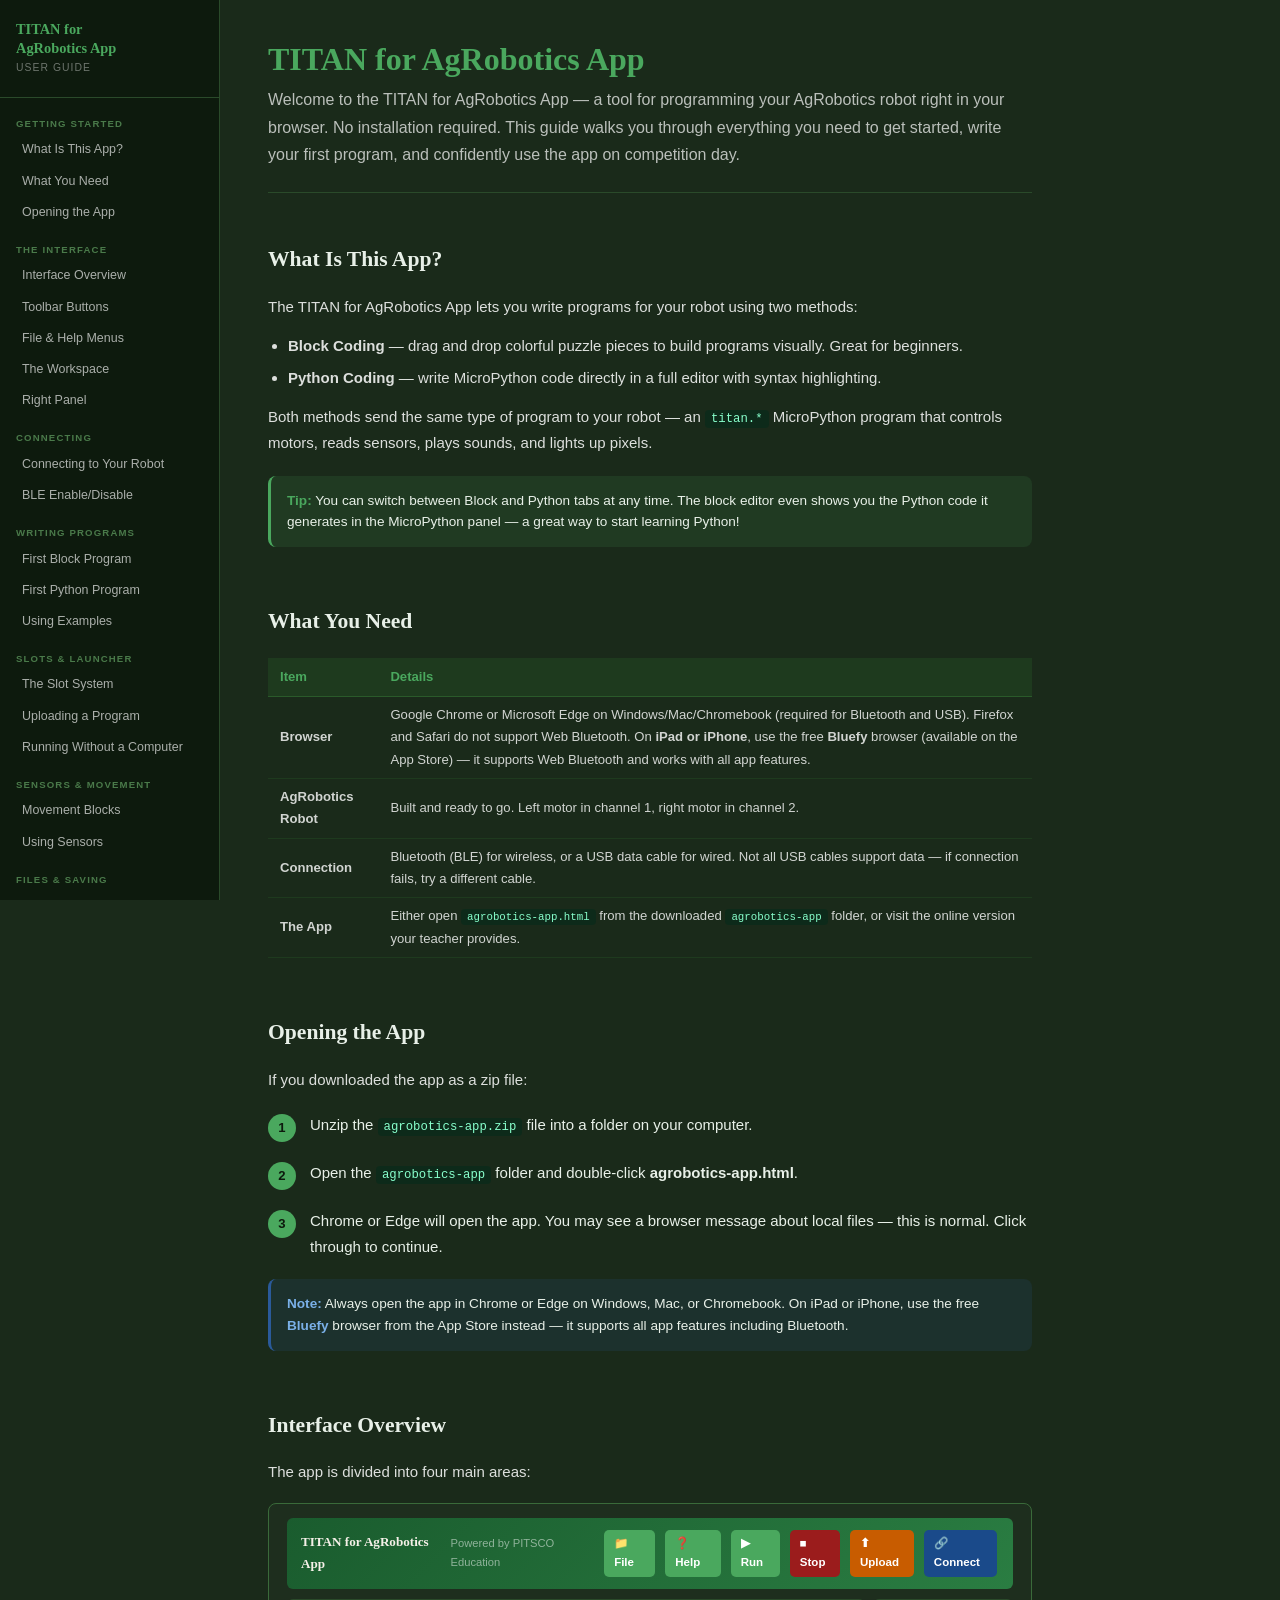
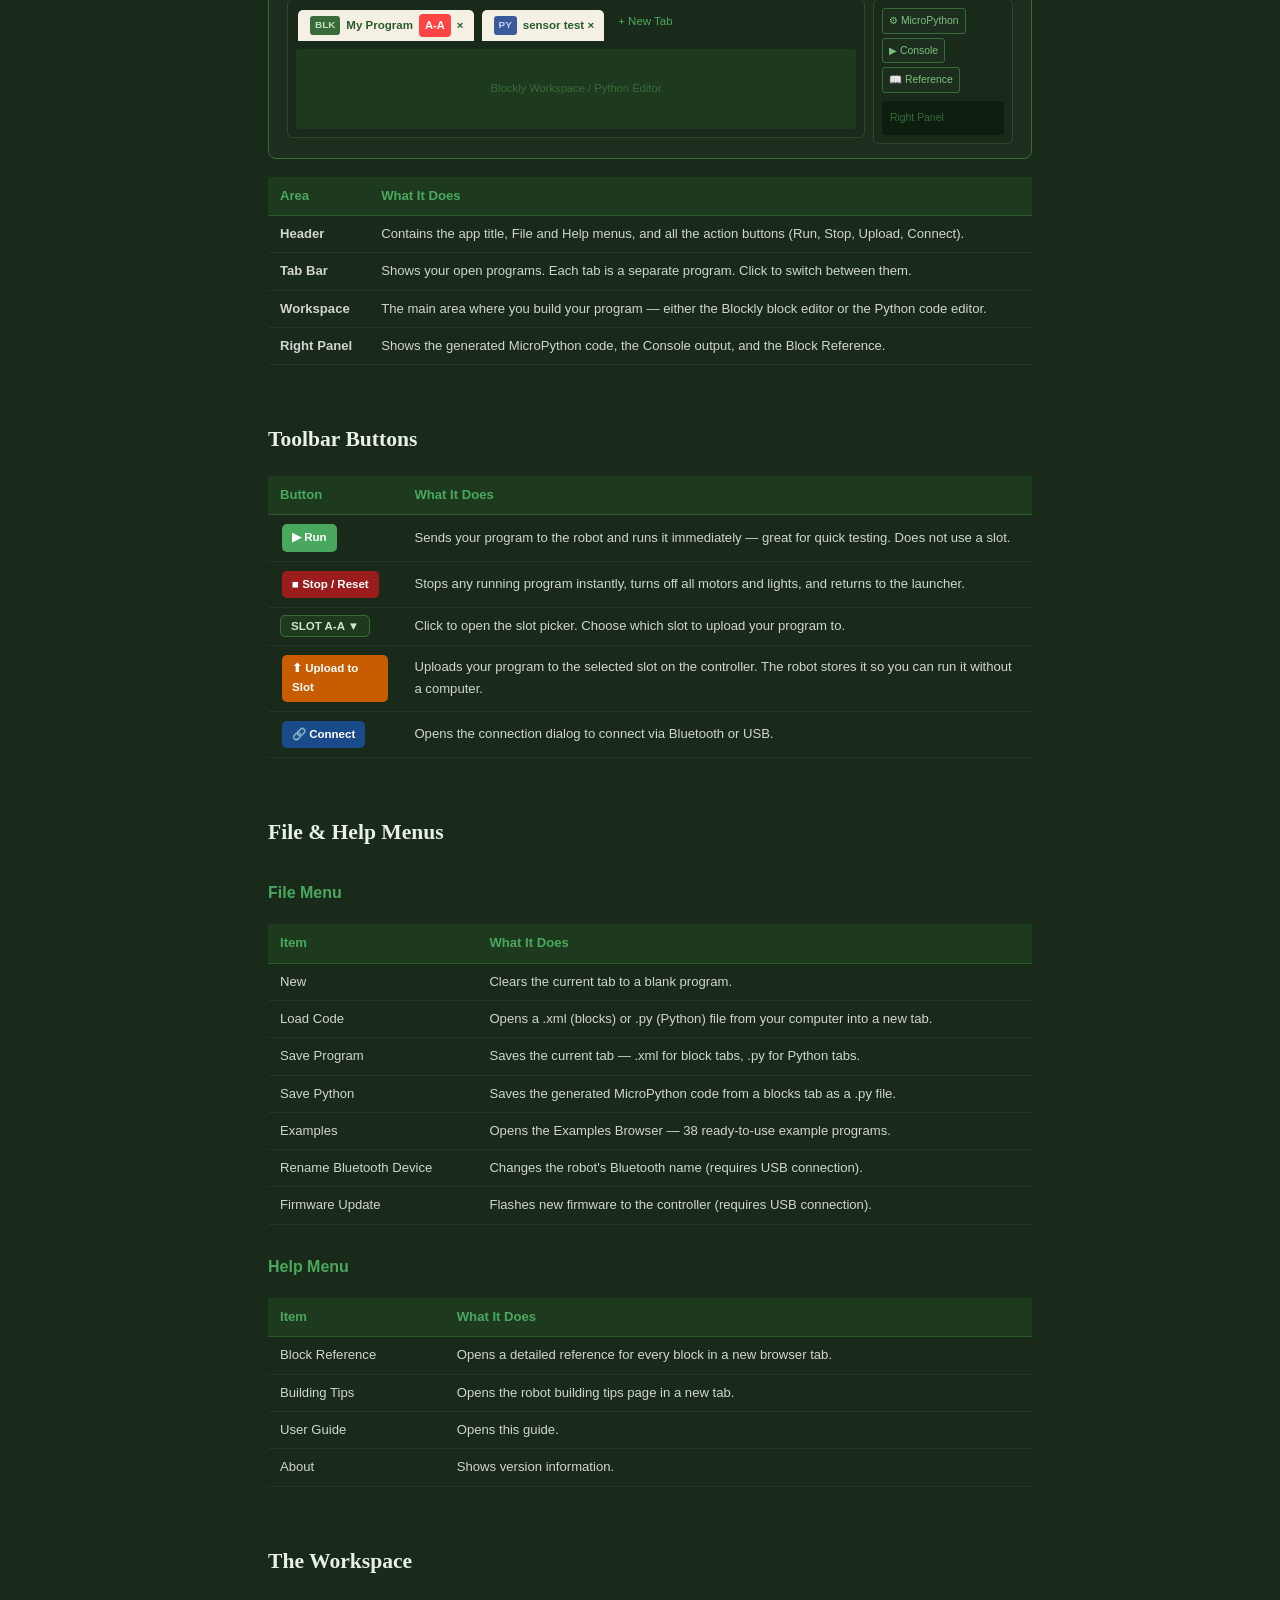
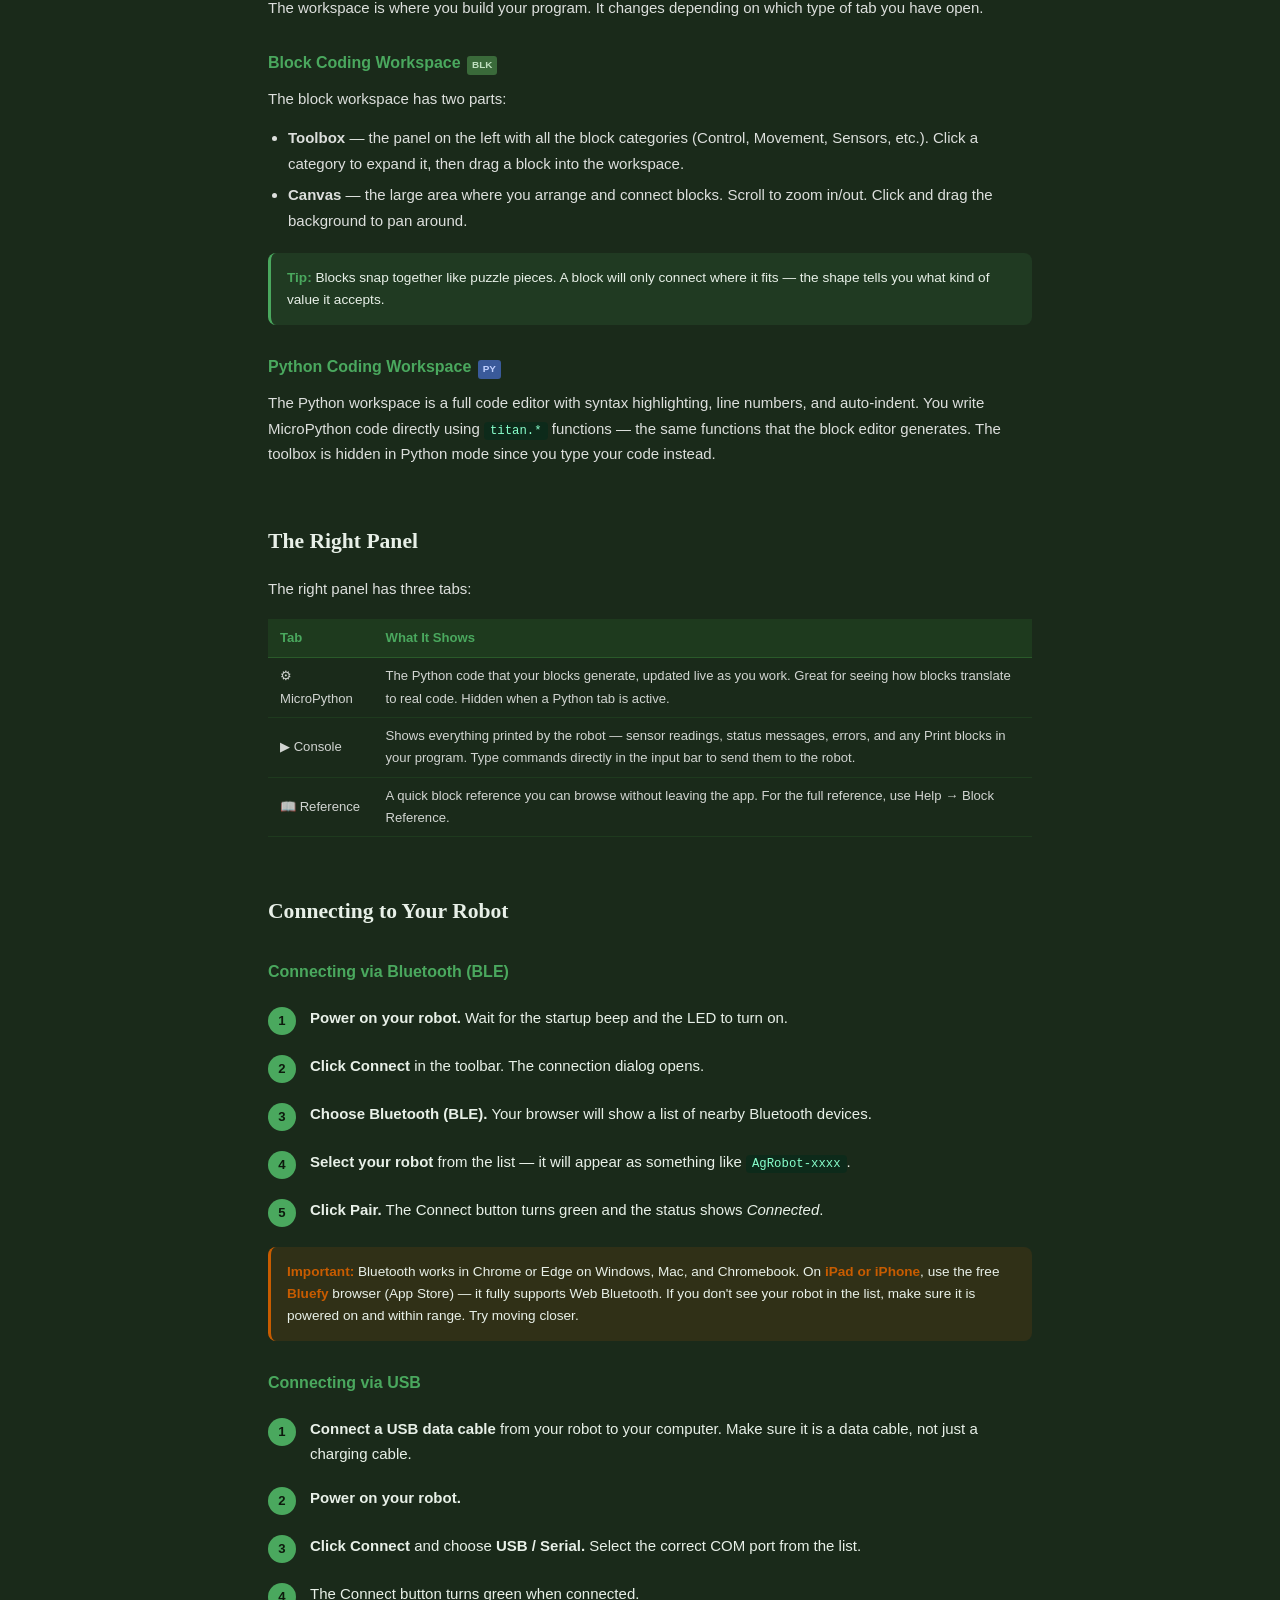
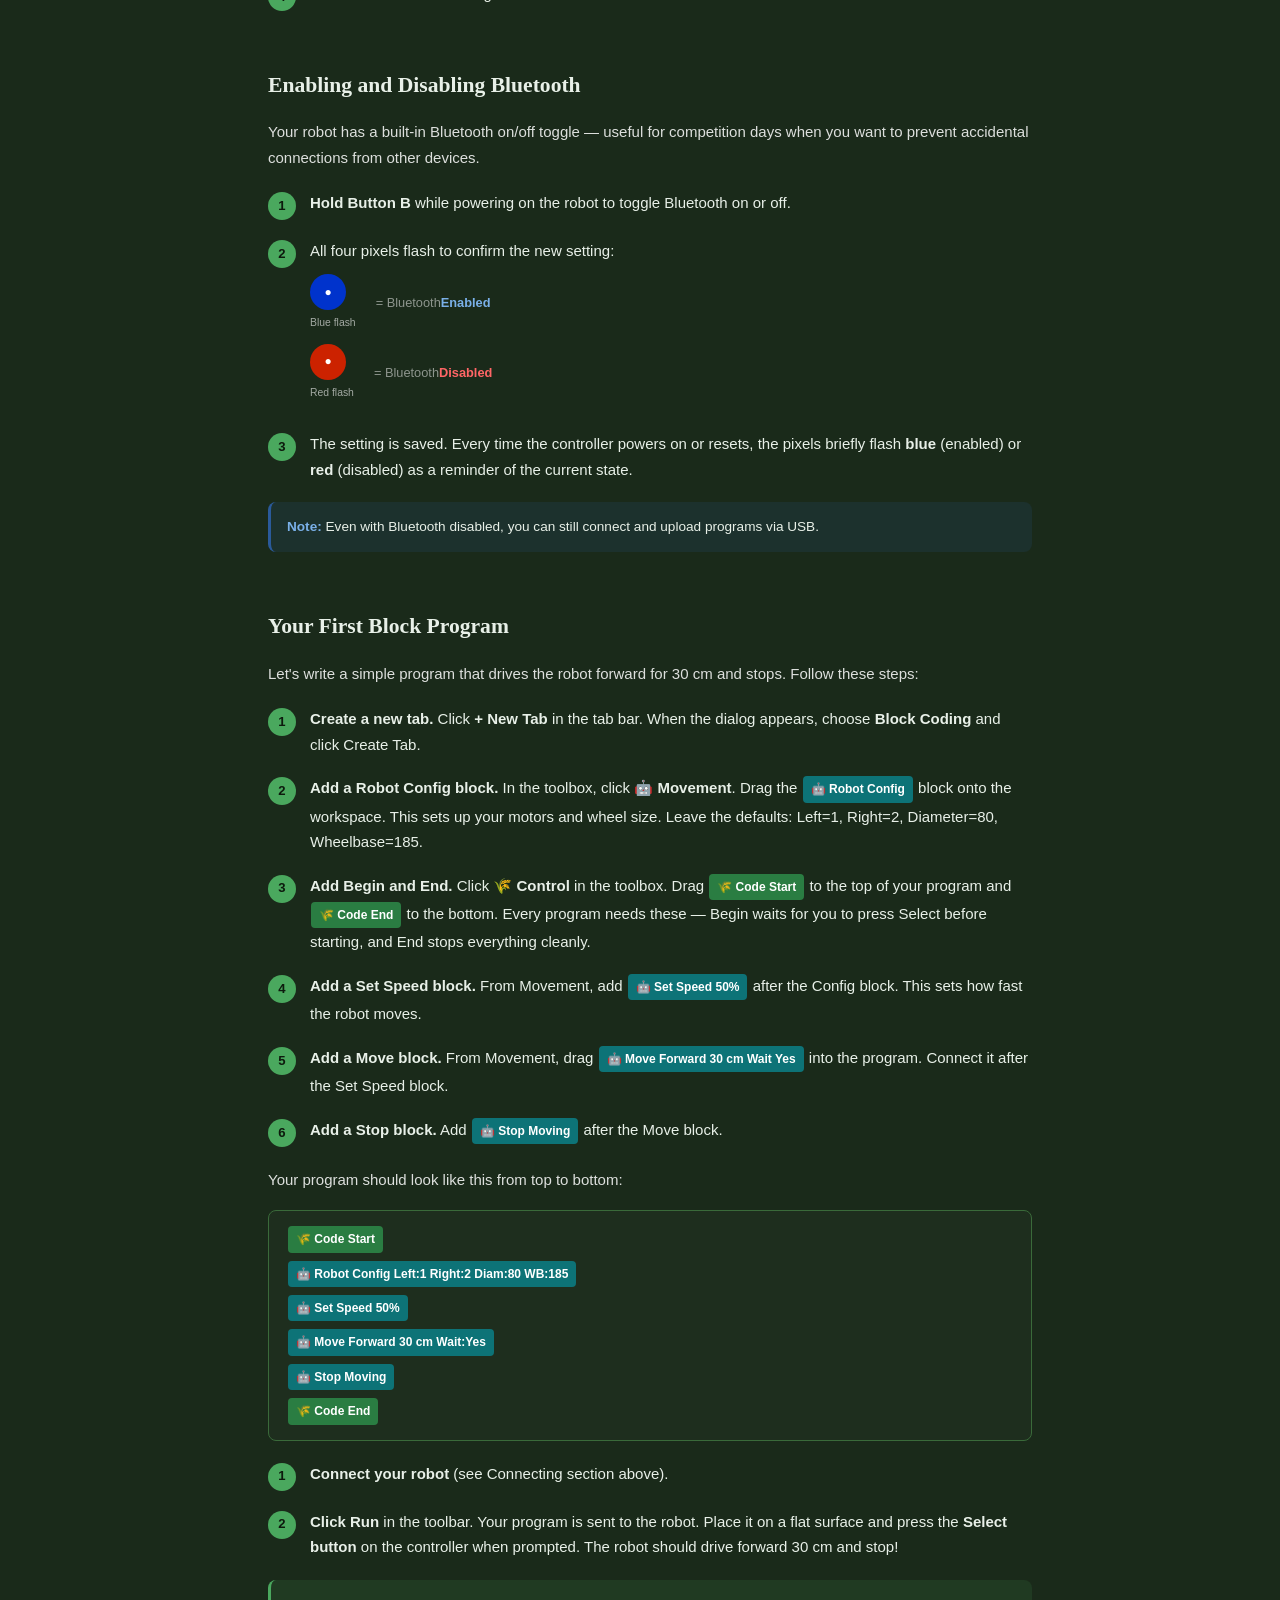
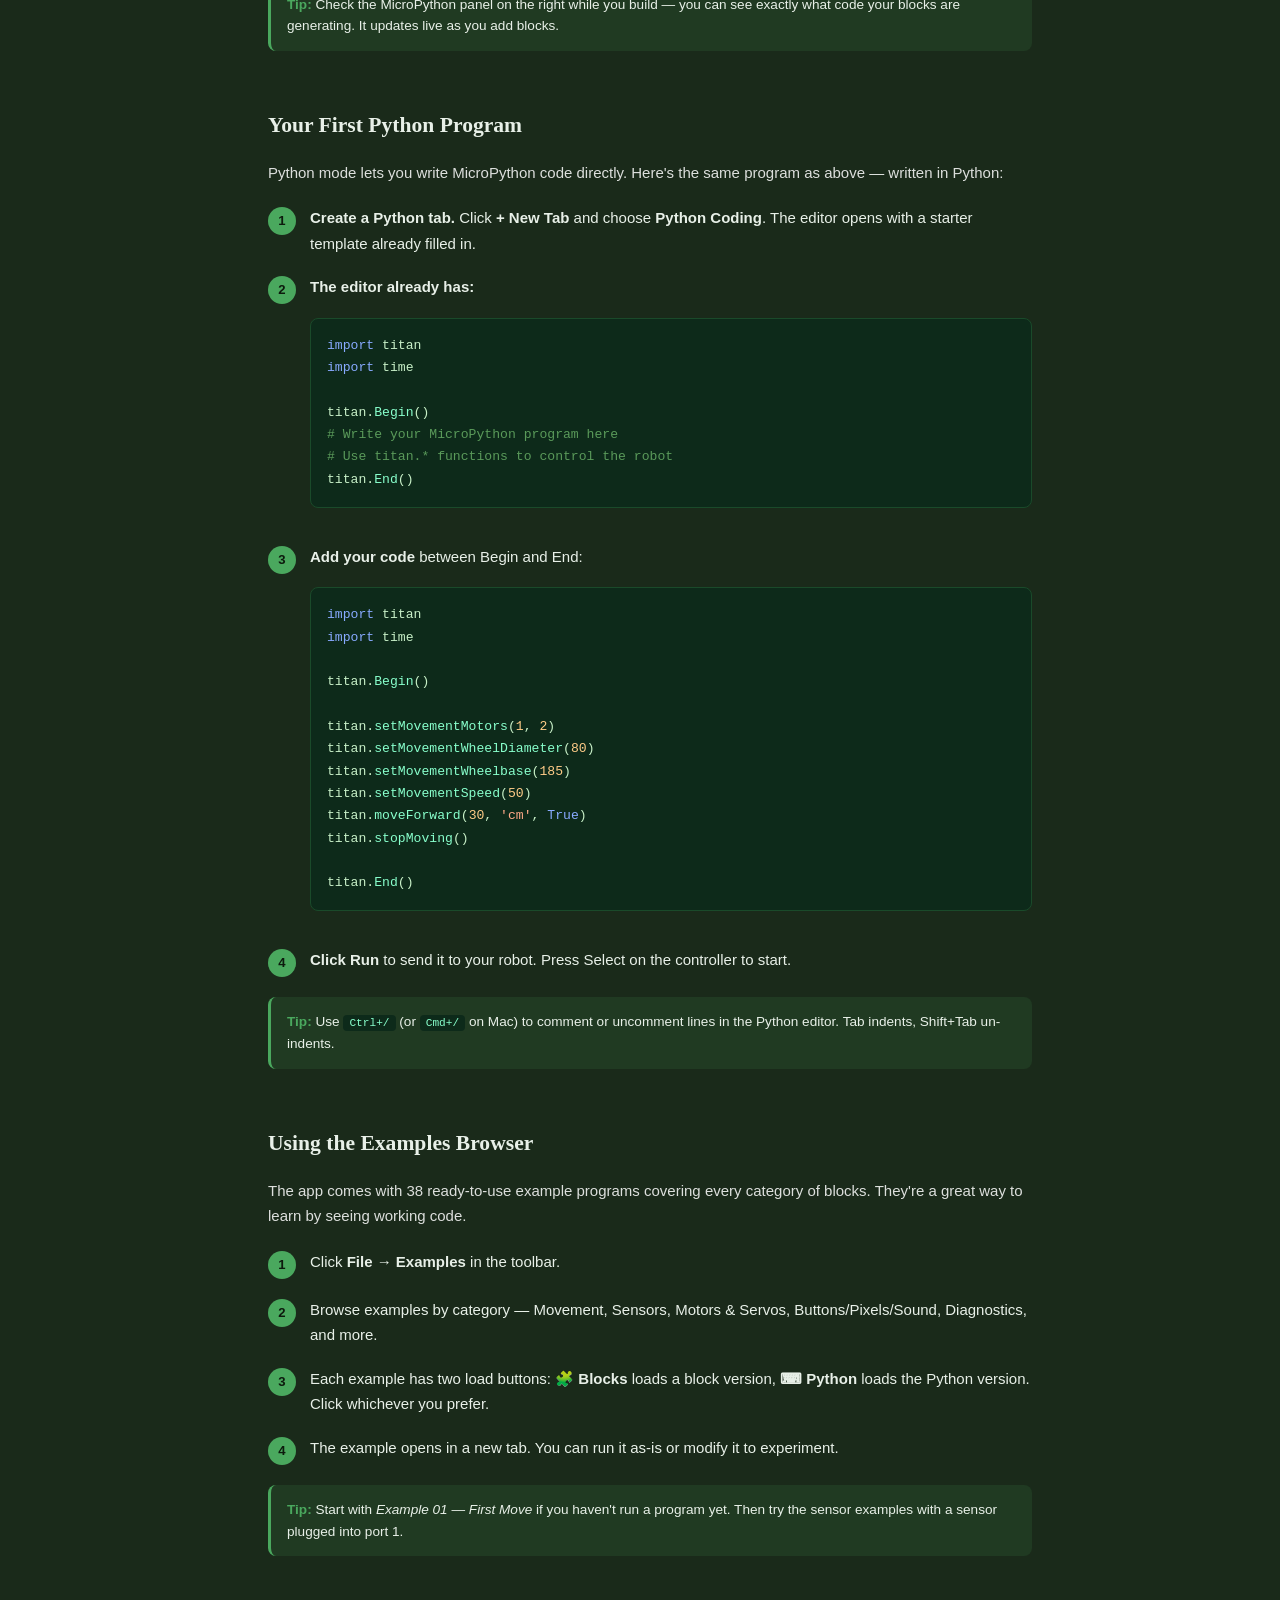
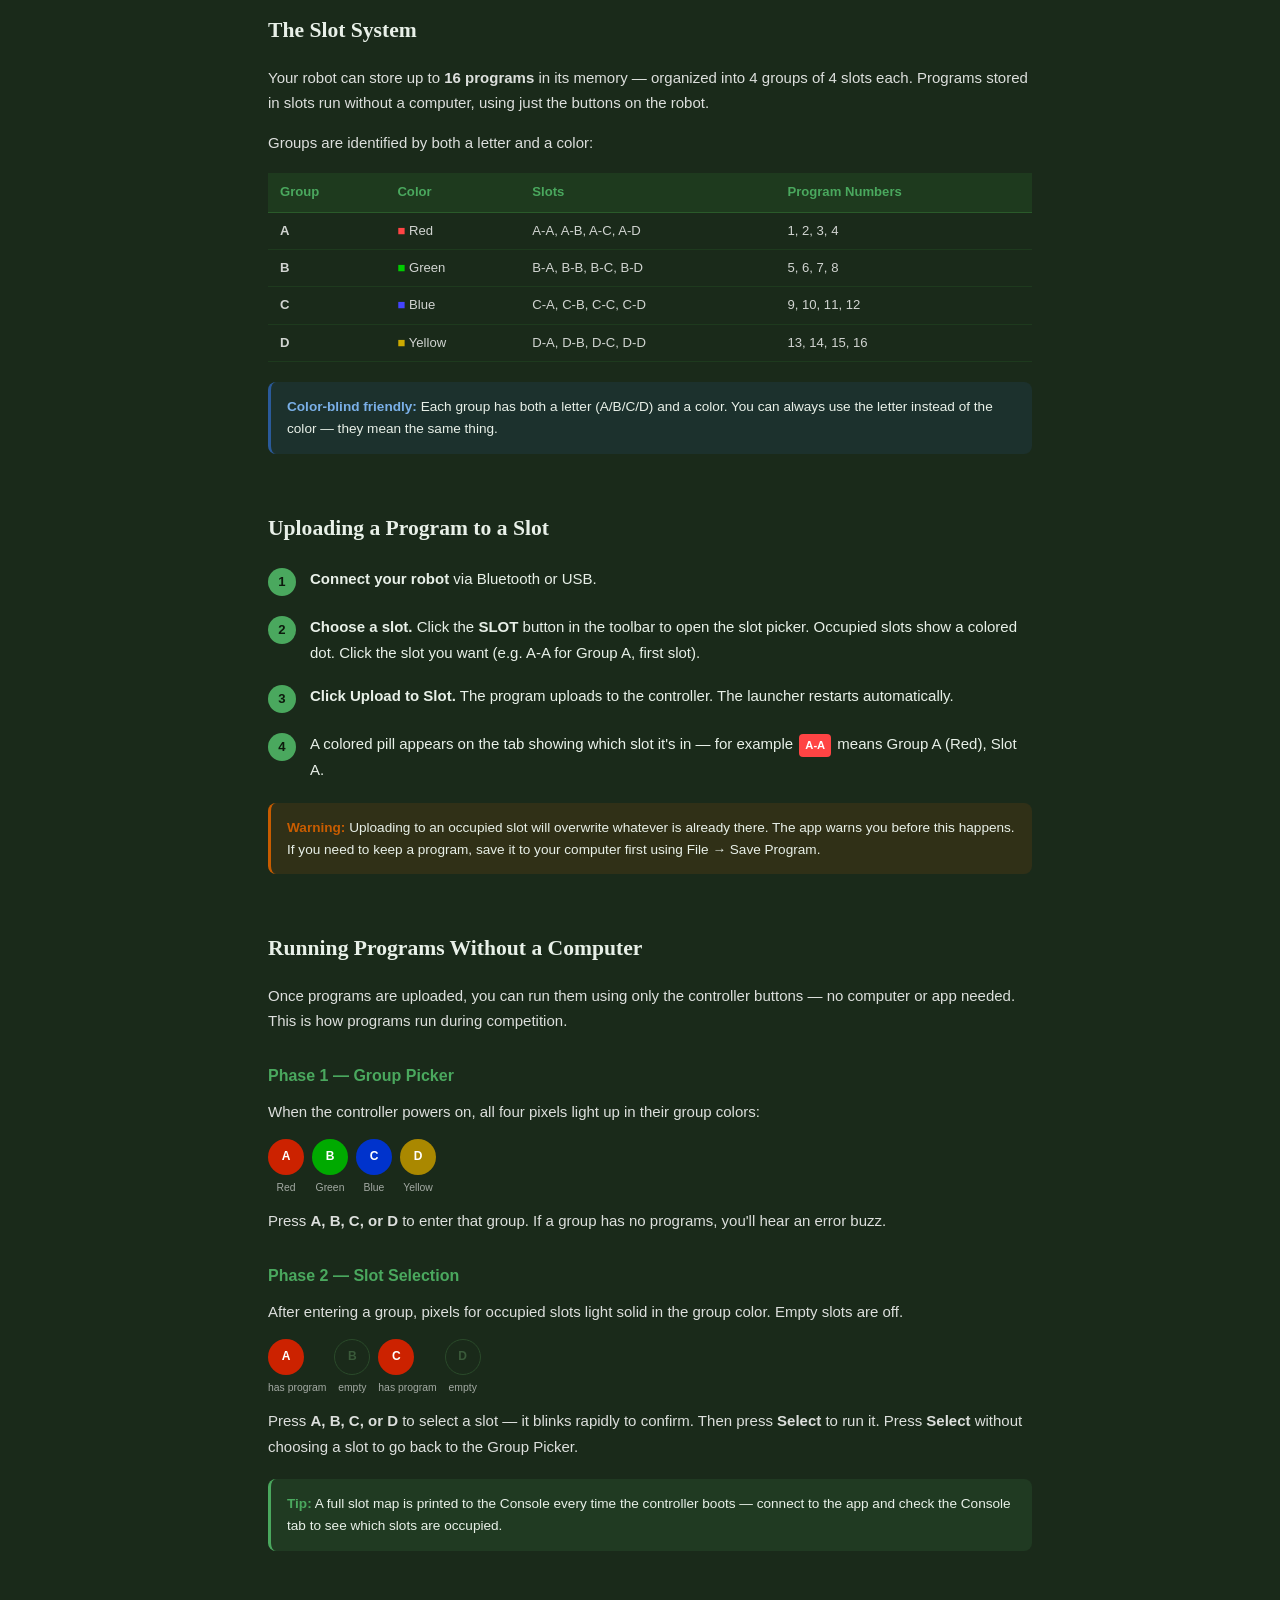
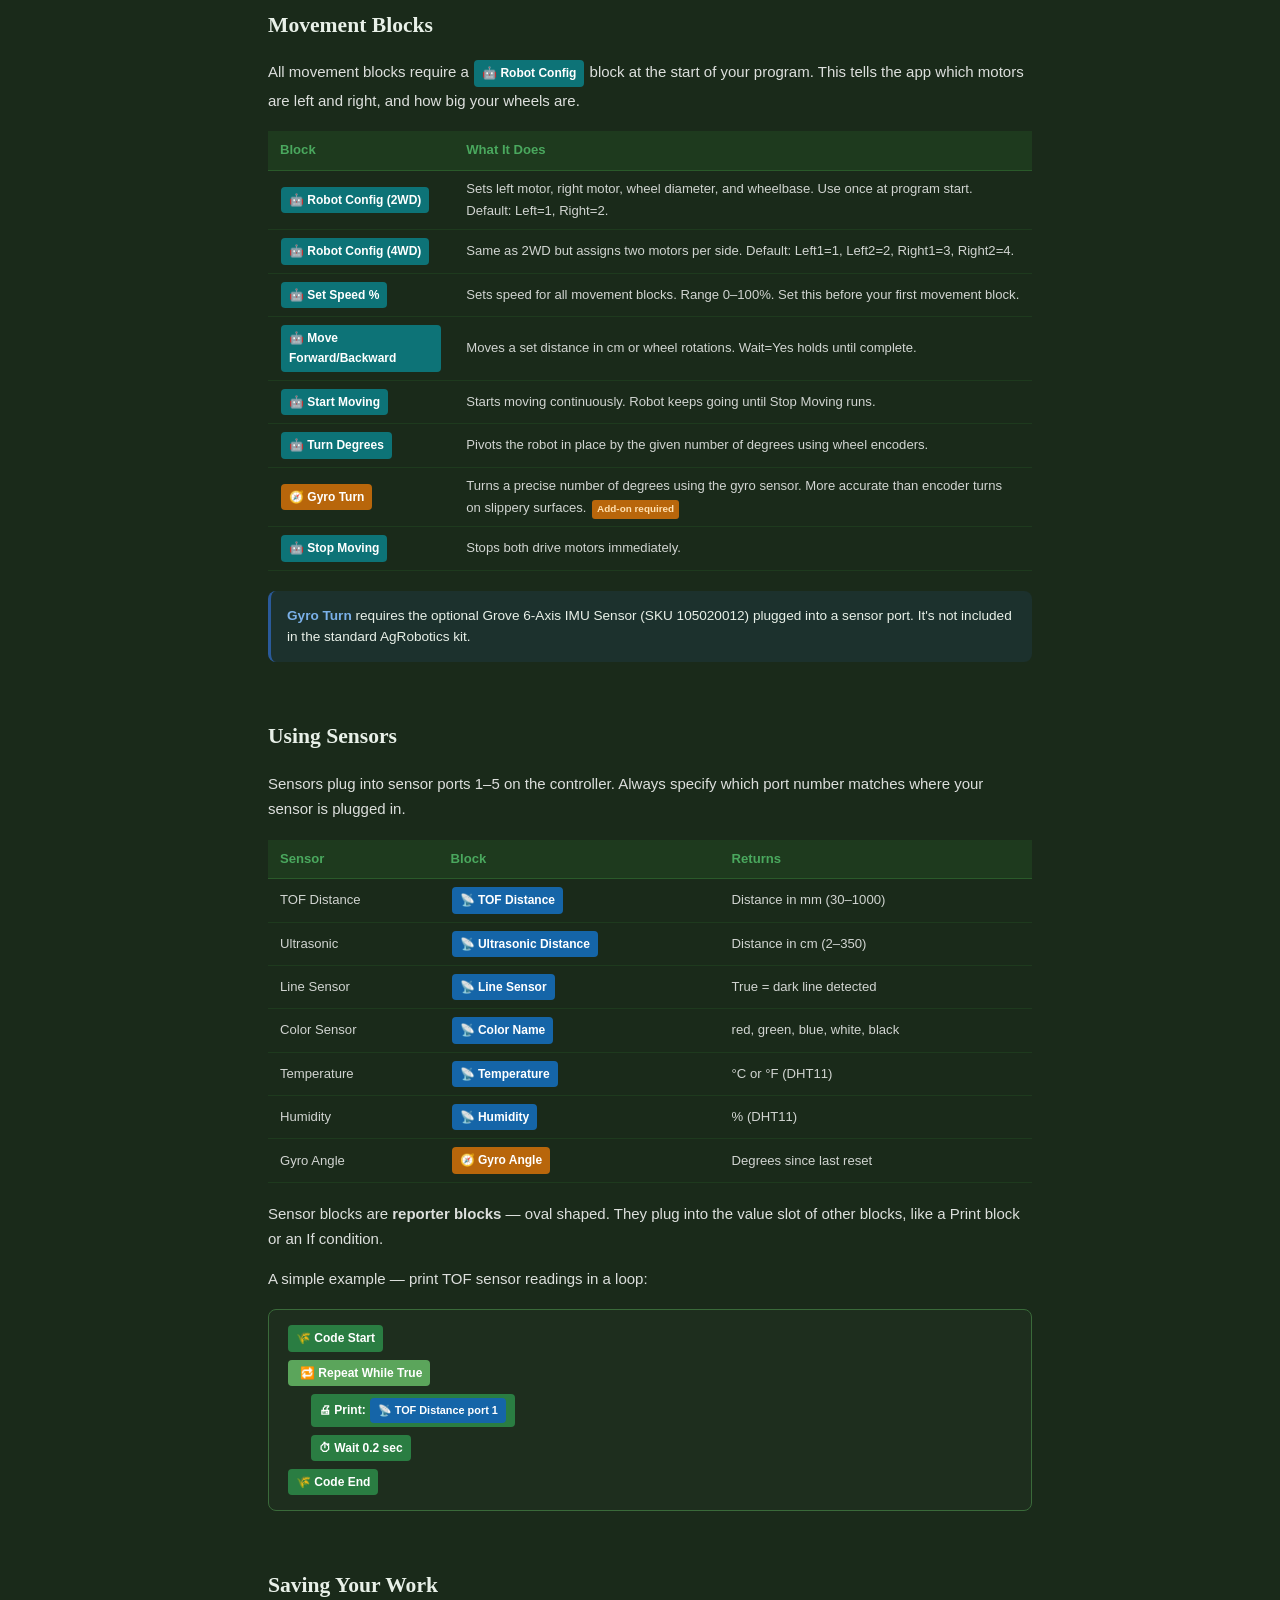
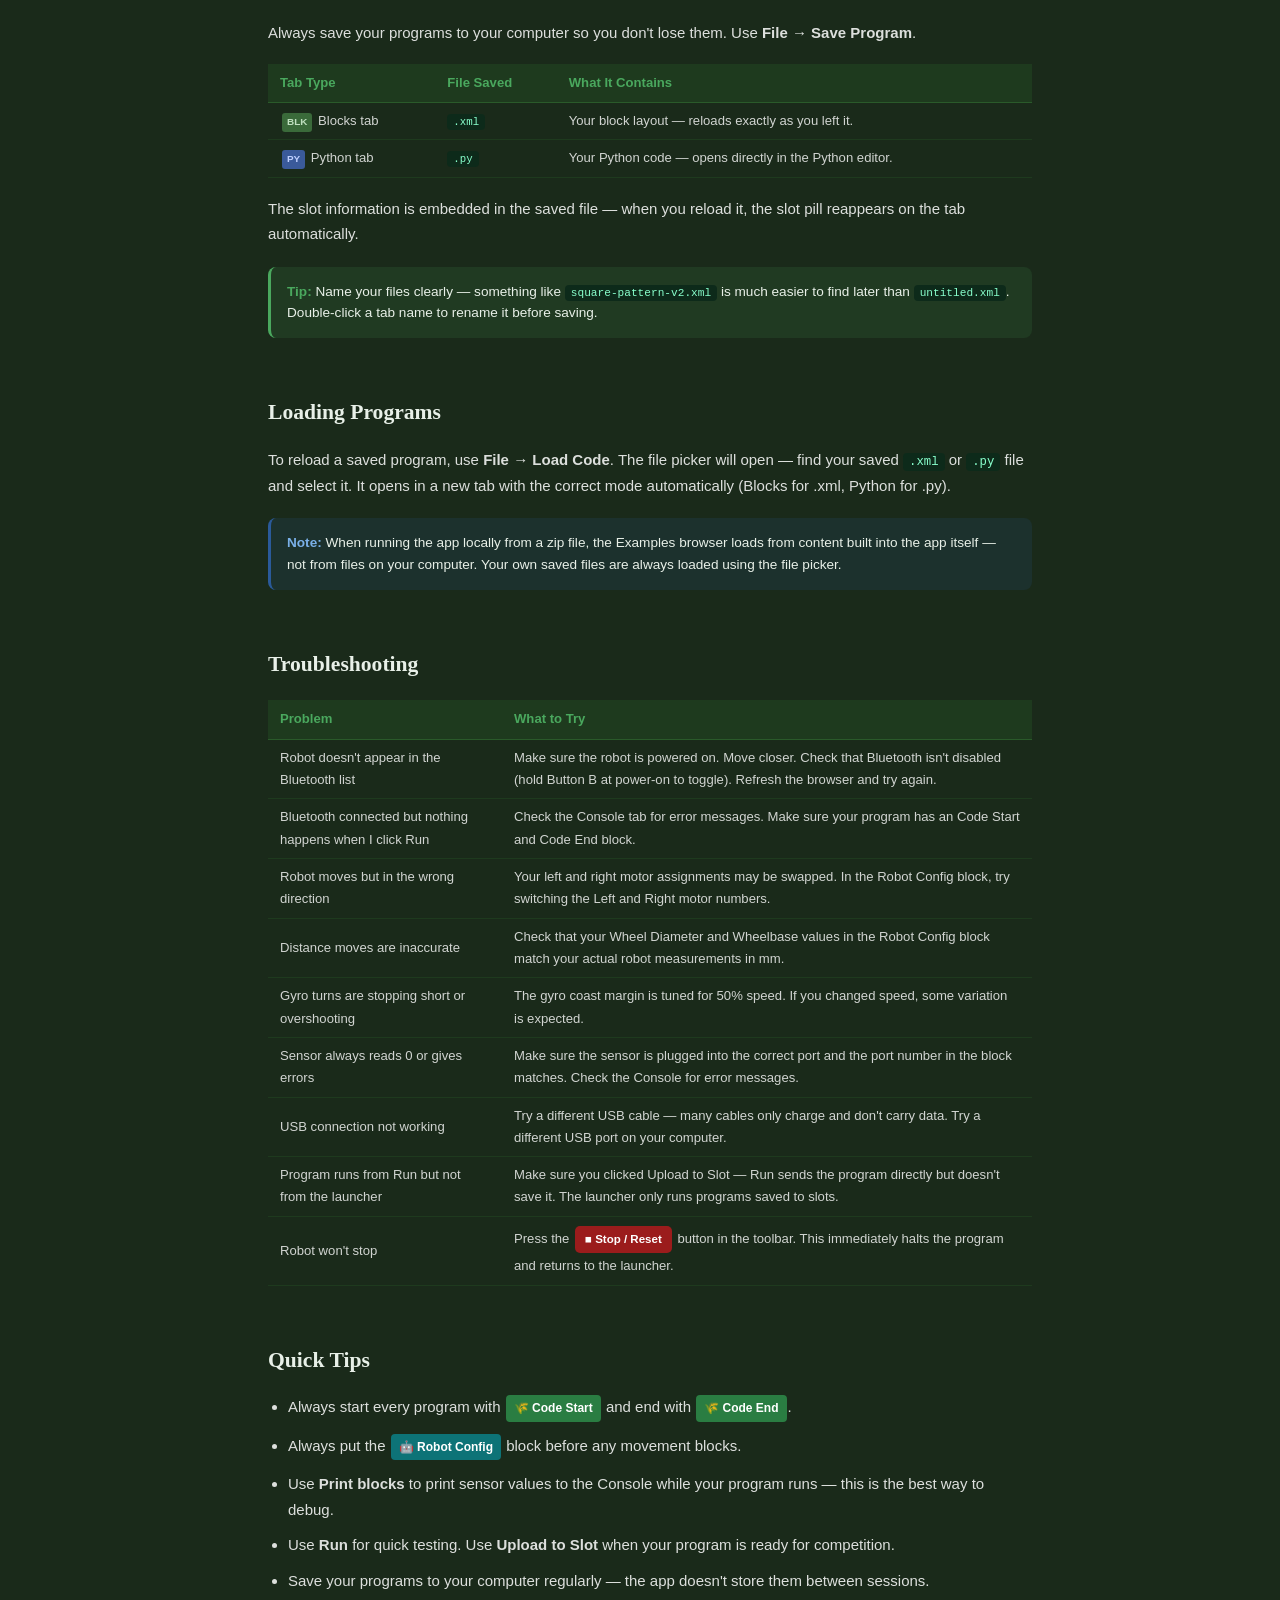
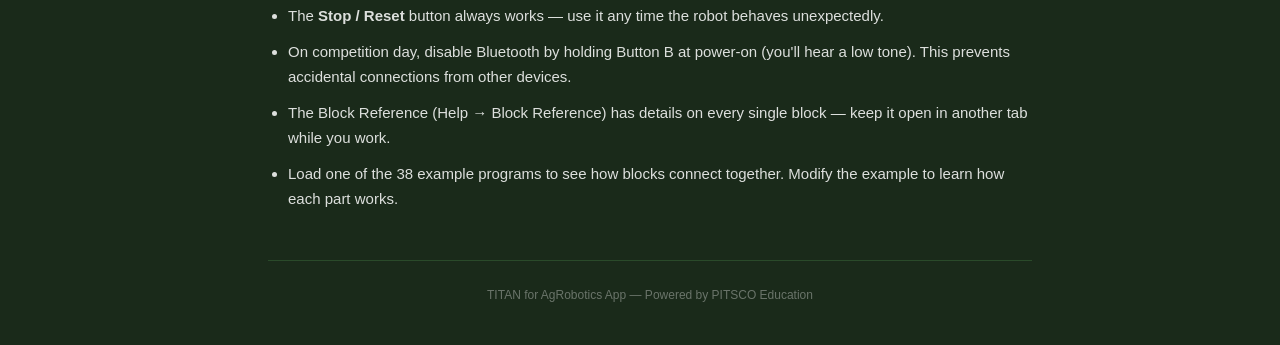
==== commit 4a36e48a: "Add files via upload" ====
--- a/guide.html
+++ b/guide.html
@@ -3,7 +3,7 @@
 <head>
 <meta charset="utf-8">
 <meta name="viewport" content="width=device-width, initial-scale=1.0">
-<title>AgRobotics Programming App — User Guide</title>
+<title>TITAN for AgRobotics App — User Guide</title>
 <style>
   *{box-sizing:border-box;margin:0;padding:0}
   body{font-family:'Segoe UI',Arial,sans-serif;background:#1a2a1a;color:#e8f0e8;
@@ -144,7 +144,7 @@
 <!-- SIDEBAR NAV -->
 <nav id="sidebar">
   <div class="sidebar-logo">
-    <div class="sidebar-logo-title">AgRobotics<br>Programming App</div>
+    <div class="sidebar-logo-title">TITAN for<br>AgRobotics App</div>
     <div class="sidebar-logo-sub">User Guide</div>
   </div>
   <div class="nav-section">Getting Started</div>
@@ -182,9 +182,9 @@
 <!-- MAIN CONTENT -->
 <main id="content">
 
-  <h1>AgRobotics Programming App</h1>
+  <h1>TITAN for AgRobotics App</h1>
   <div class="guide-intro">
-    Welcome to the AgRobotics Programming App — a tool for programming your AgRobotics robot
+    Welcome to the TITAN for AgRobotics App — a tool for programming your AgRobotics robot
     right in your browser. No installation required. This guide walks you through everything
     you need to get started, write your first program, and confidently use the app on
     competition day.
@@ -193,12 +193,12 @@
   <!-- ═══════════════════════════════════════════════════════════════ -->
   <h2 class="section" id="intro">What Is This App?</h2>
 
-  <p>The AgRobotics Programming App lets you write programs for your robot using two methods:</p>
+  <p>The TITAN for AgRobotics App lets you write programs for your robot using two methods:</p>
   <ul style="margin:0 0 14px 20px;color:rgba(255,255,255,.85);">
     <li style="margin-bottom:6px;"><strong>Block Coding</strong> — drag and drop colorful puzzle pieces to build programs visually. Great for beginners.</li>
     <li style="margin-bottom:6px;"><strong>Python Coding</strong> — write MicroPython code directly in a full editor with syntax highlighting.</li>
   </ul>
-  <p>Both methods send the same type of program to your robot — an <code>ag.*</code> MicroPython program that controls motors, reads sensors, plays sounds, and lights up pixels.</p>
+  <p>Both methods send the same type of program to your robot — an <code>titan.*</code> MicroPython program that controls motors, reads sensors, plays sounds, and lights up pixels.</p>
 
   <div class="tip"><strong>Tip:</strong> You can switch between Block and Python tabs at any time. The block editor even shows you the Python code it generates in the MicroPython panel — a great way to start learning Python!</div>
 
@@ -207,10 +207,10 @@
 
   <table>
     <tr><th>Item</th><th>Details</th></tr>
-    <tr><td><strong>Browser</strong></td><td>Google Chrome or Microsoft Edge (required for Bluetooth and USB). Firefox and Safari do not support Web Bluetooth.</td></tr>
+    <tr><td><strong>Browser</strong></td><td>Google Chrome or Microsoft Edge on Windows/Mac/Chromebook (required for Bluetooth and USB). Firefox and Safari do not support Web Bluetooth. On <strong>iPad or iPhone</strong>, use the free <strong>Bluefy</strong> browser (available on the App Store) — it supports Web Bluetooth and works with all app features.</td></tr>
     <tr><td><strong>AgRobotics Robot</strong></td><td>Built and ready to go. Left motor in channel 1, right motor in channel 2.</td></tr>
     <tr><td><strong>Connection</strong></td><td>Bluetooth (BLE) for wireless, or a USB data cable for wired. Not all USB cables support data — if connection fails, try a different cable.</td></tr>
-    <tr><td><strong>The App</strong></td><td>Either open <code>index.html</code> from the downloaded zip, or visit the online version your teacher provides.</td></tr>
+    <tr><td><strong>The App</strong></td><td>Either open <code>agrobotics-app.html</code> from the downloaded <code>agrobotics-app</code> folder, or visit the online version your teacher provides.</td></tr>
   </table>
 
   <!-- ═══════════════════════════════════════════════════════════════ -->
@@ -218,12 +218,12 @@
 
   <p>If you downloaded the app as a zip file:</p>
   <div class="steps">
-    <div class="step"><div class="step-num"></div><div class="step-body">Unzip the <code>agrobotics-ide.zip</code> file into a folder on your computer.</div></div>
-    <div class="step"><div class="step-num"></div><div class="step-body">Open the <code>agrobotics-ide</code> folder and double-click <strong>index.html</strong>.</div></div>
+    <div class="step"><div class="step-num"></div><div class="step-body">Unzip the <code>agrobotics-app.zip</code> file into a folder on your computer.</div></div>
+    <div class="step"><div class="step-num"></div><div class="step-body">Open the <code>agrobotics-app</code> folder and double-click <strong>agrobotics-app.html</strong>.</div></div>
     <div class="step"><div class="step-num"></div><div class="step-body">Chrome or Edge will open the app. You may see a browser message about local files — this is normal. Click through to continue.</div></div>
   </div>
 
-  <div class="note"><strong>Note:</strong> Always open the app in Chrome or Edge. The Bluetooth and USB connection features are not supported in other browsers.</div>
+  <div class="note"><strong>Note:</strong> Always open the app in Chrome or Edge on Windows, Mac, or Chromebook. On iPad or iPhone, use the free <strong>Bluefy</strong> browser from the App Store instead — it supports all app features including Bluetooth.</div>
 
   <!-- ═══════════════════════════════════════════════════════════════ -->
   <h2 class="section" id="interface">Interface Overview</h2>
@@ -232,7 +232,7 @@
 
   <div class="ui-mock">
     <div class="ui-mock-header">
-      <span style="color:#f5f0e8;font-weight:700;font-family:Georgia,serif;">AgRobotics Programming App</span>
+      <span style="color:#f5f0e8;font-weight:700;font-family:Georgia,serif;">TITAN for AgRobotics App</span>
       <span style="color:rgba(255,255,255,.5);font-size:.7rem;">Powered by PITSCO Education</span>
       <span style="margin-left:auto;display:flex;gap:6px;">
         <span class="ui-pill pill-green">📁 File</span>
@@ -323,7 +323,7 @@
   <div class="tip"><strong>Tip:</strong> Blocks snap together like puzzle pieces. A block will only connect where it fits — the shape tells you what kind of value it accepts.</div>
 
   <h3>Python Coding Workspace <span class="badge badge-py">PY</span></h3>
-  <p>The Python workspace is a full code editor with syntax highlighting, line numbers, and auto-indent. You write MicroPython code directly using <code>ag.*</code> functions — the same functions that the block editor generates. The toolbox is hidden in Python mode since you type your code instead.</p>
+  <p>The Python workspace is a full code editor with syntax highlighting, line numbers, and auto-indent. You write MicroPython code directly using <code>titan.*</code> functions — the same functions that the block editor generates. The toolbox is hidden in Python mode since you type your code instead.</p>
 
   <!-- ═══════════════════════════════════════════════════════════════ -->
   <h2 class="section" id="right-panel">The Right Panel</h2>
@@ -348,7 +348,7 @@
     <div class="step"><div class="step-num"></div><div class="step-body"><strong>Click Pair.</strong> The Connect button turns green and the status shows <em>Connected</em>.</div></div>
   </div>
 
-  <div class="warn"><strong>Important:</strong> Bluetooth only works in Chrome or Edge. If you don't see your robot in the list, make sure it is powered on and within range. Try moving closer.</div>
+  <div class="warn"><strong>Important:</strong> Bluetooth works in Chrome or Edge on Windows, Mac, and Chromebook. On <strong>iPad or iPhone</strong>, use the free <strong>Bluefy</strong> browser (App Store) — it fully supports Web Bluetooth. If you don't see your robot in the list, make sure it is powered on and within range. Try moving closer.</div>
 
   <h3>Connecting via USB</h3>
   <div class="steps">
@@ -393,7 +393,7 @@
       <strong>Add a Robot Config block.</strong> In the toolbox, click <strong>🤖 Movement</strong>. Drag the <span class="blk blk-move">🤖 Robot Config</span> block onto the workspace. This sets up your motors and wheel size. Leave the defaults: Left=1, Right=2, Diameter=80, Wheelbase=185.
     </div></div>
     <div class="step"><div class="step-num"></div><div class="step-body">
-      <strong>Add Begin and End.</strong> Click <strong>🌾 Control</strong> in the toolbox. Drag <span class="blk blk-control">🌾 Ag Begin</span> to the top of your program and <span class="blk blk-control">🌾 Ag End</span> to the bottom. Every program needs these — Begin waits for you to press Select before starting, and End stops everything cleanly.
+      <strong>Add Begin and End.</strong> Click <strong>🌾 Control</strong> in the toolbox. Drag <span class="blk blk-control">🌾 Code Start</span> to the top of your program and <span class="blk blk-control">🌾 Code End</span> to the bottom. Every program needs these — Begin waits for you to press Select before starting, and End stops everything cleanly.
     </div></div>
     <div class="step"><div class="step-num"></div><div class="step-body">
       <strong>Add a Set Speed block.</strong> From Movement, add <span class="blk blk-move">🤖 Set Speed 50%</span> after the Config block. This sets how fast the robot moves.
@@ -408,12 +408,12 @@
 
   <p>Your program should look like this from top to bottom:</p>
   <div class="ui-mock" style="display:flex;flex-direction:column;gap:6px;align-items:flex-start;">
-    <span class="blk blk-control">🌾 Ag Begin</span>
+    <span class="blk blk-control">🌾 Code Start</span>
     <span class="blk blk-move">🤖 Robot Config Left:1 Right:2 Diam:80 WB:185</span>
     <span class="blk blk-move">🤖 Set Speed 50%</span>
     <span class="blk blk-move">🤖 Move Forward 30 cm Wait:Yes</span>
     <span class="blk blk-move">🤖 Stop Moving</span>
-    <span class="blk blk-control">🌾 Ag End</span>
+    <span class="blk blk-control">🌾 Code End</span>
   </div>
 
   <div class="steps">
@@ -438,29 +438,29 @@
     </div></div>
     <div class="step"><div class="step-num"></div><div class="step-body">
       <strong>The editor already has:</strong>
-      <pre><span class="kw">import</span> ag
+      <pre><span class="kw">import</span> titan
 <span class="kw">import</span> time
 
-ag.<span class="fn">Begin</span>()
+titan.<span class="fn">Begin</span>()
 <span class="cm"># Write your MicroPython program here</span>
-<span class="cm"># Use ag.* functions to control the robot</span>
-ag.<span class="fn">End</span>()</pre>
+<span class="cm"># Use titan.* functions to control the robot</span>
+titan.<span class="fn">End</span>()</pre>
     </div></div>
     <div class="step"><div class="step-num"></div><div class="step-body">
       <strong>Add your code</strong> between Begin and End:
-      <pre><span class="kw">import</span> ag
+      <pre><span class="kw">import</span> titan
 <span class="kw">import</span> time
 
-ag.<span class="fn">Begin</span>()
-
-ag.<span class="fn">setMovementMotors</span>(<span class="num">1</span>, <span class="num">2</span>)
-ag.<span class="fn">setMovementWheelDiameter</span>(<span class="num">80</span>)
-ag.<span class="fn">setMovementWheelbase</span>(<span class="num">185</span>)
-ag.<span class="fn">setMovementSpeed</span>(<span class="num">50</span>)
-ag.<span class="fn">moveForward</span>(<span class="num">30</span>, <span class="str">'cm'</span>, <span class="kw">True</span>)
-ag.<span class="fn">stopMoving</span>()
-
-ag.<span class="fn">End</span>()</pre>
+titan.<span class="fn">Begin</span>()
+
+titan.<span class="fn">setMovementMotors</span>(<span class="num">1</span>, <span class="num">2</span>)
+titan.<span class="fn">setMovementWheelDiameter</span>(<span class="num">80</span>)
+titan.<span class="fn">setMovementWheelbase</span>(<span class="num">185</span>)
+titan.<span class="fn">setMovementSpeed</span>(<span class="num">50</span>)
+titan.<span class="fn">moveForward</span>(<span class="num">30</span>, <span class="str">'cm'</span>, <span class="kw">True</span>)
+titan.<span class="fn">stopMoving</span>()
+
+titan.<span class="fn">End</span>()</pre>
     </div></div>
     <div class="step"><div class="step-num"></div><div class="step-body">
       <strong>Click Run</strong> to send it to your robot. Press Select on the controller to start.
@@ -585,11 +585,11 @@
 
   <p>A simple example — print TOF sensor readings in a loop:</p>
   <div class="ui-mock" style="display:flex;flex-direction:column;gap:6px;align-items:flex-start;">
-    <span class="blk blk-control">🌾 Ag Begin</span>
+    <span class="blk blk-control">🌾 Code Start</span>
     <span class="blk blk-loop" style="padding-left:12px;">🔁 Repeat While True</span>
     <span class="blk blk-control" style="margin-left:24px;">🖨 Print: <span class="blk blk-sensor" style="font-size:.68rem;">📡 TOF Distance port 1</span></span>
     <span class="blk blk-control" style="margin-left:24px;">⏱ Wait 0.2 sec</span>
-    <span class="blk blk-control">🌾 Ag End</span>
+    <span class="blk blk-control">🌾 Code End</span>
   </div>
 
   <!-- ═══════════════════════════════════════════════════════════════ -->
@@ -620,7 +620,7 @@
   <table>
     <tr><th>Problem</th><th>What to Try</th></tr>
     <tr><td>Robot doesn't appear in the Bluetooth list</td><td>Make sure the robot is powered on. Move closer. Check that Bluetooth isn't disabled (hold Button B at power-on to toggle). Refresh the browser and try again.</td></tr>
-    <tr><td>Bluetooth connected but nothing happens when I click Run</td><td>Check the Console tab for error messages. Make sure your program has an Ag Begin and Ag End block.</td></tr>
+    <tr><td>Bluetooth connected but nothing happens when I click Run</td><td>Check the Console tab for error messages. Make sure your program has an Code Start and Code End block.</td></tr>
     <tr><td>Robot moves but in the wrong direction</td><td>Your left and right motor assignments may be swapped. In the Robot Config block, try switching the Left and Right motor numbers.</td></tr>
     <tr><td>Distance moves are inaccurate</td><td>Check that your Wheel Diameter and Wheelbase values in the Robot Config block match your actual robot measurements in mm.</td></tr>
     <tr><td>Gyro turns are stopping short or overshooting</td><td>The gyro coast margin is tuned for 50% speed. If you changed speed, some variation is expected.</td></tr>
@@ -634,7 +634,7 @@
   <h2 class="section" id="tips">Quick Tips</h2>
 
   <ul style="color:rgba(255,255,255,.85);margin:0 0 14px 20px;">
-    <li style="margin-bottom:10px;">Always start every program with <span class="blk blk-control">🌾 Ag Begin</span> and end with <span class="blk blk-control">🌾 Ag End</span>.</li>
+    <li style="margin-bottom:10px;">Always start every program with <span class="blk blk-control">🌾 Code Start</span> and end with <span class="blk blk-control">🌾 Code End</span>.</li>
     <li style="margin-bottom:10px;">Always put the <span class="blk blk-move">🤖 Robot Config</span> block before any movement blocks.</li>
     <li style="margin-bottom:10px;">Use <strong>Print blocks</strong> to print sensor values to the Console while your program runs — this is the best way to debug.</li>
     <li style="margin-bottom:10px;">Use <strong>Run</strong> for quick testing. Use <strong>Upload to Slot</strong> when your program is ready for competition.</li>
@@ -647,7 +647,7 @@
 
   <div style="margin-top:48px;padding-top:24px;border-top:1px solid #2a4a2a;
     font-size:.75rem;color:rgba(255,255,255,.35);text-align:center;">
-    AgRobotics Programming App — Powered by PITSCO Education
+    TITAN for AgRobotics App — Powered by PITSCO Education
   </div>
 
 </main>
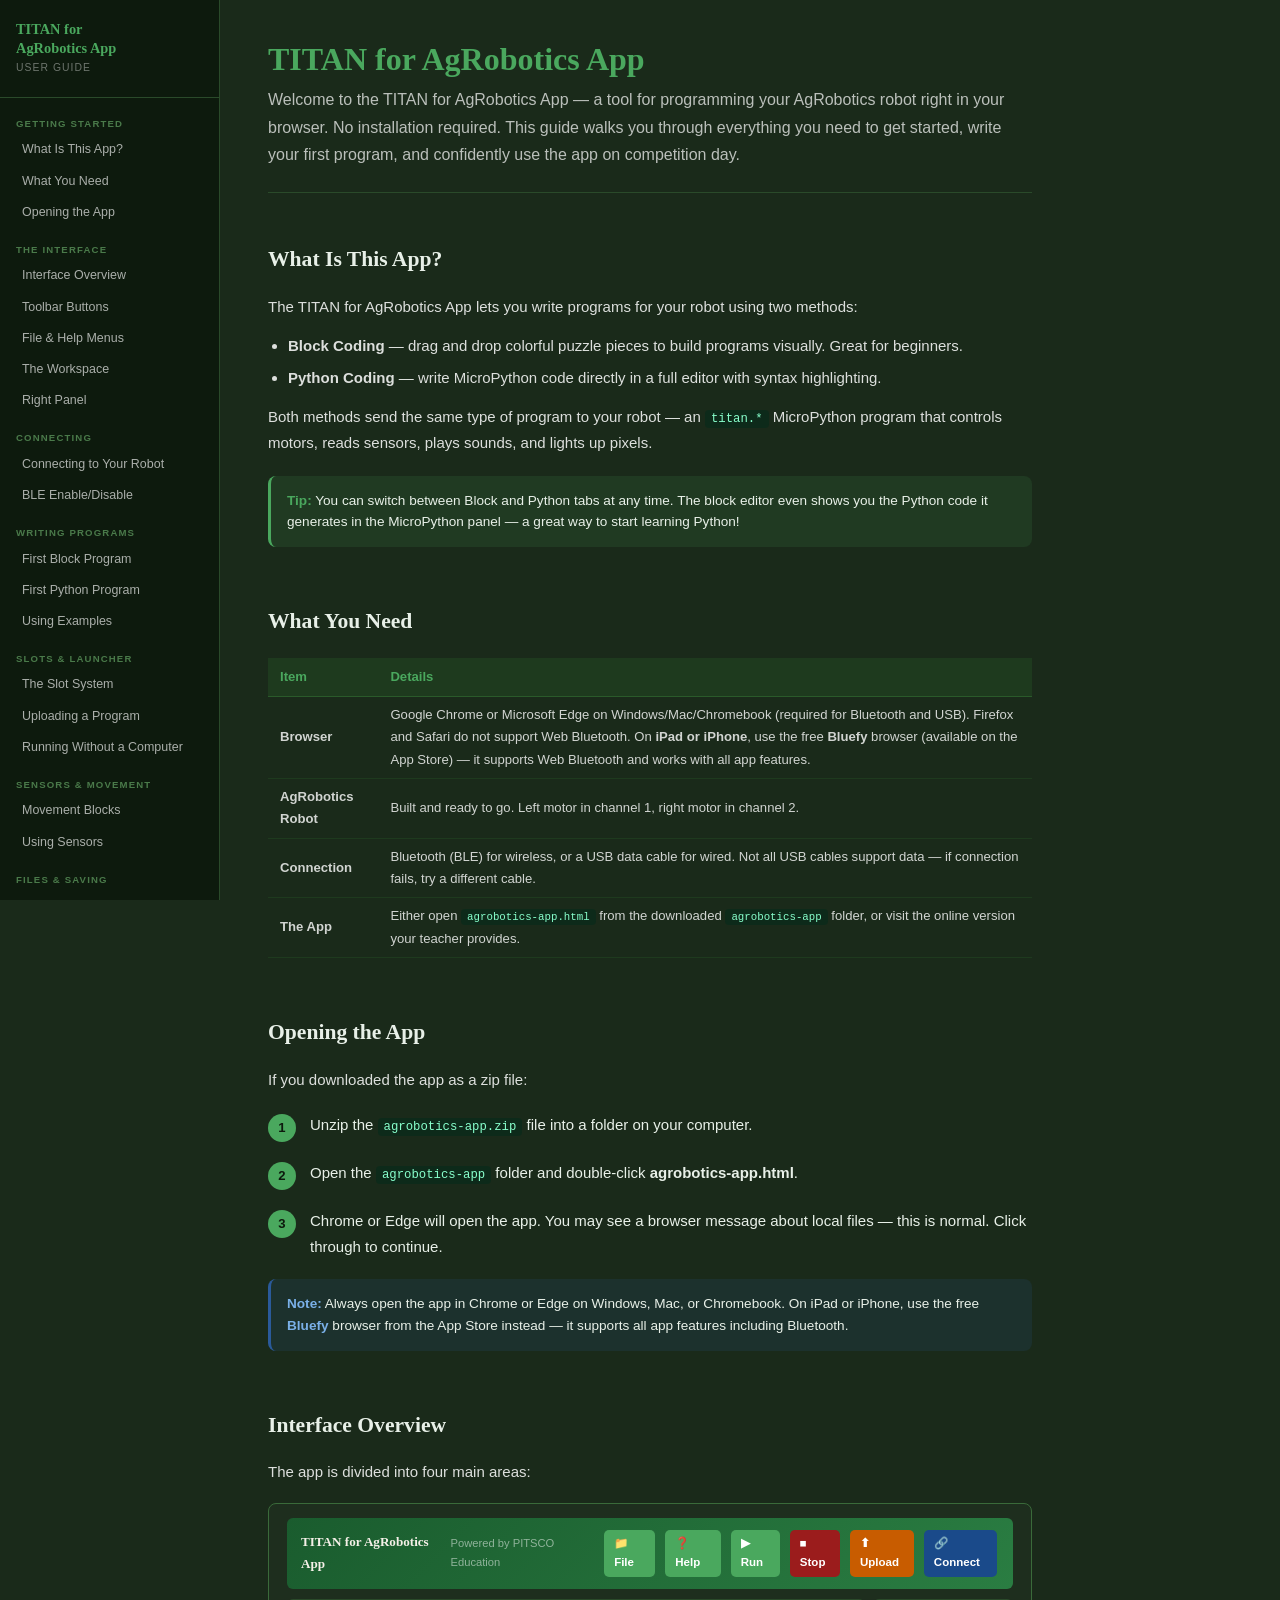
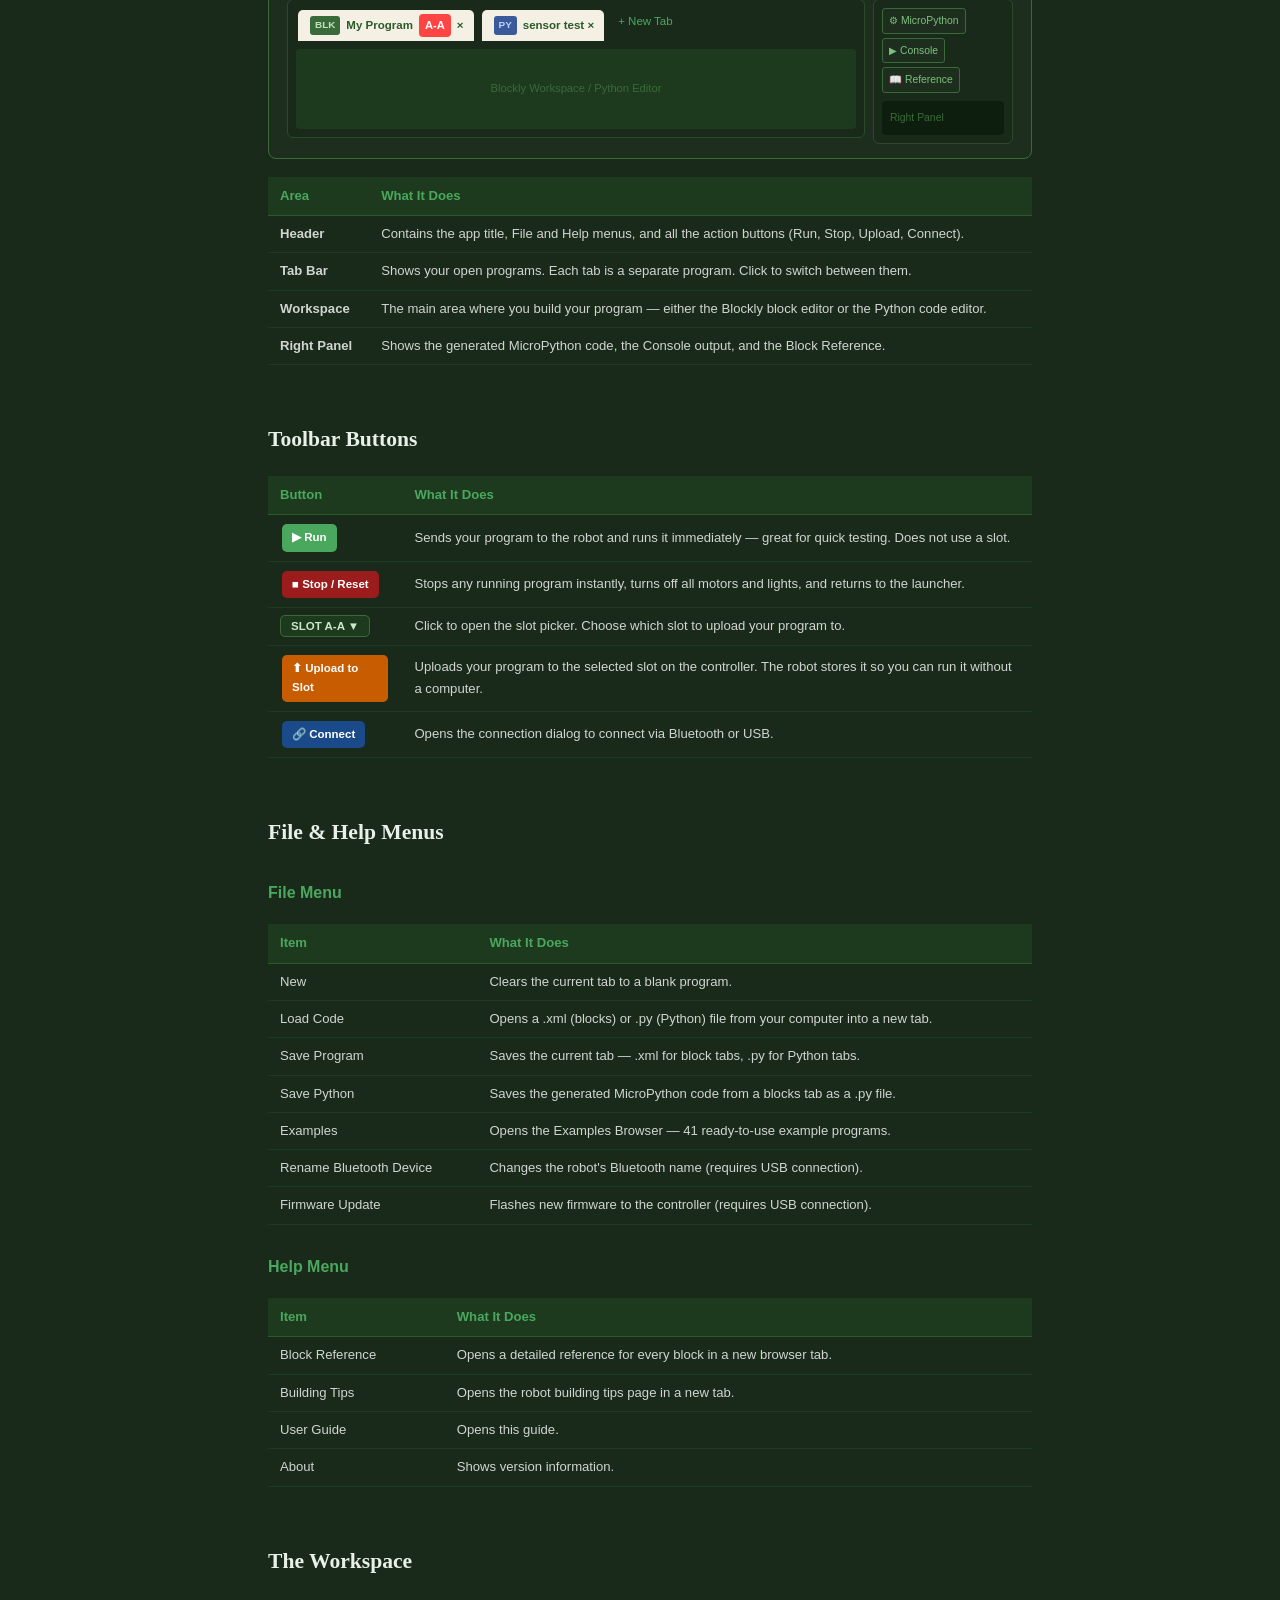
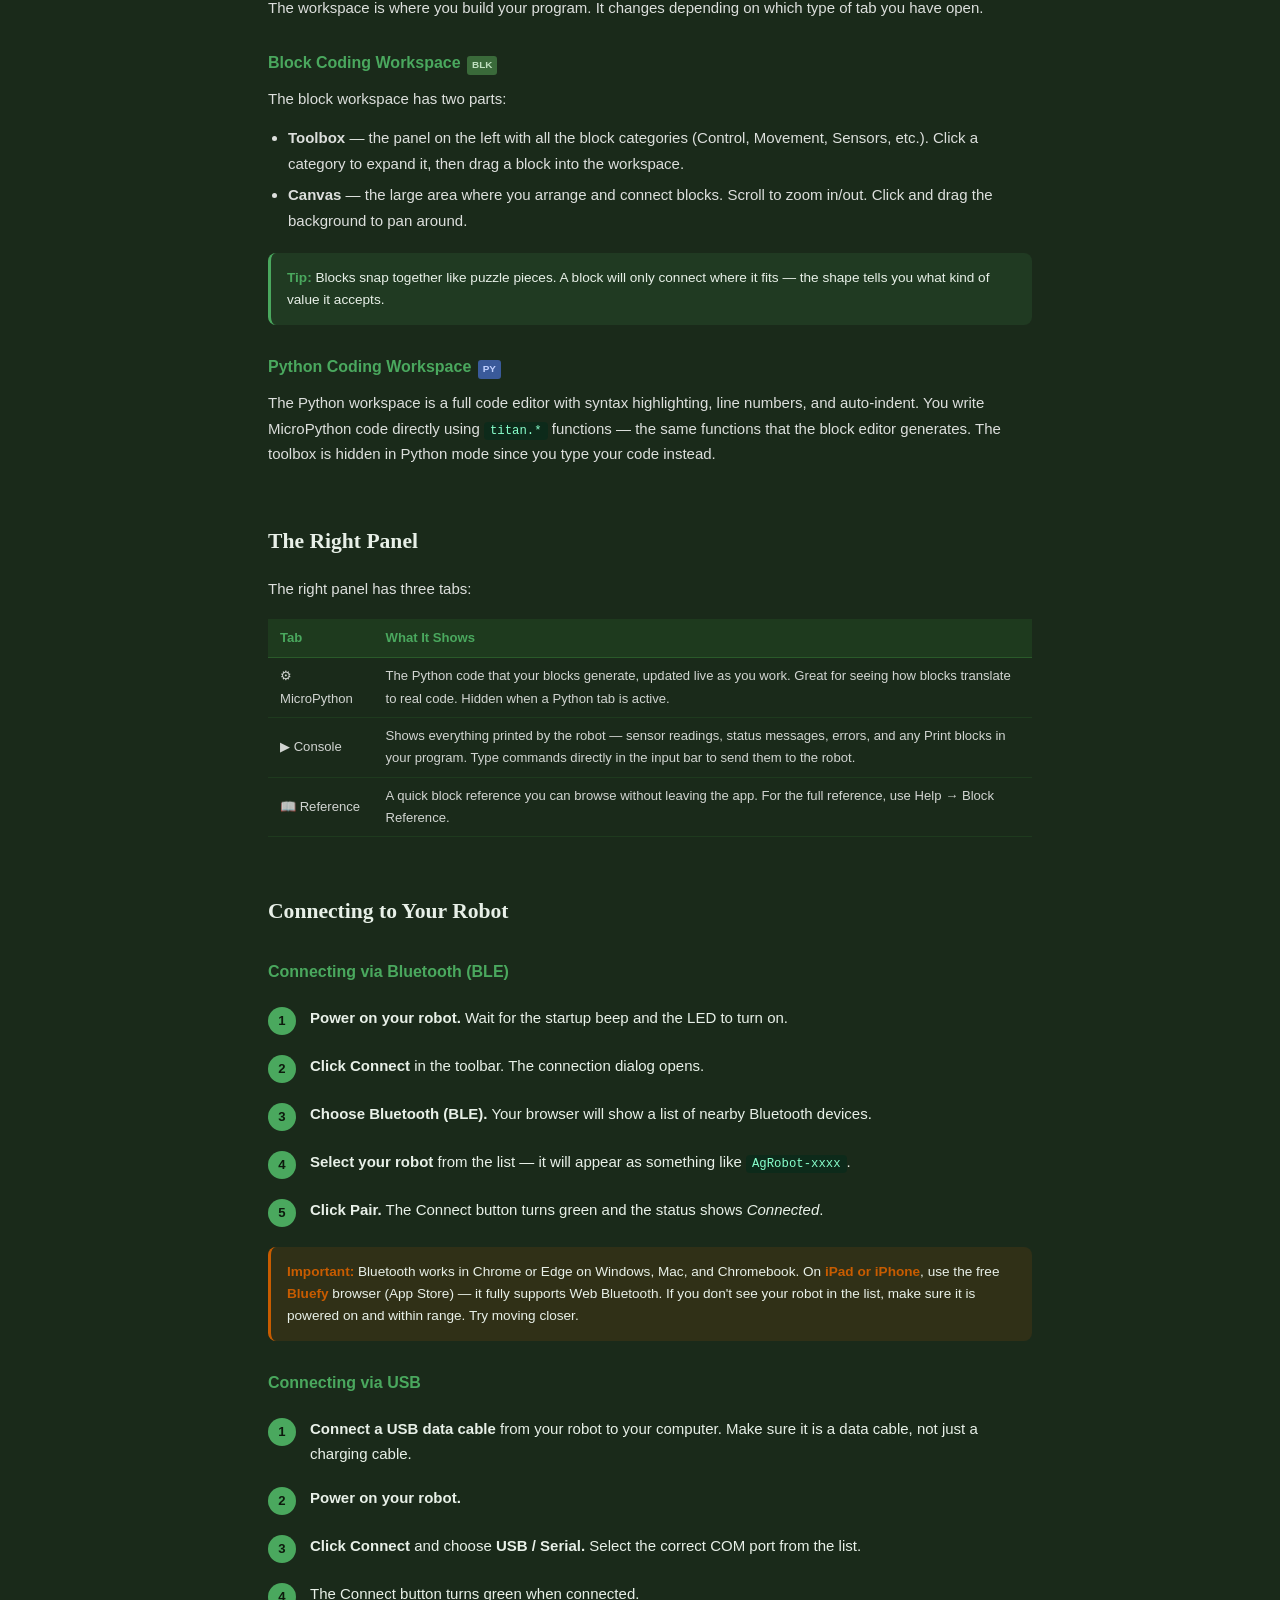
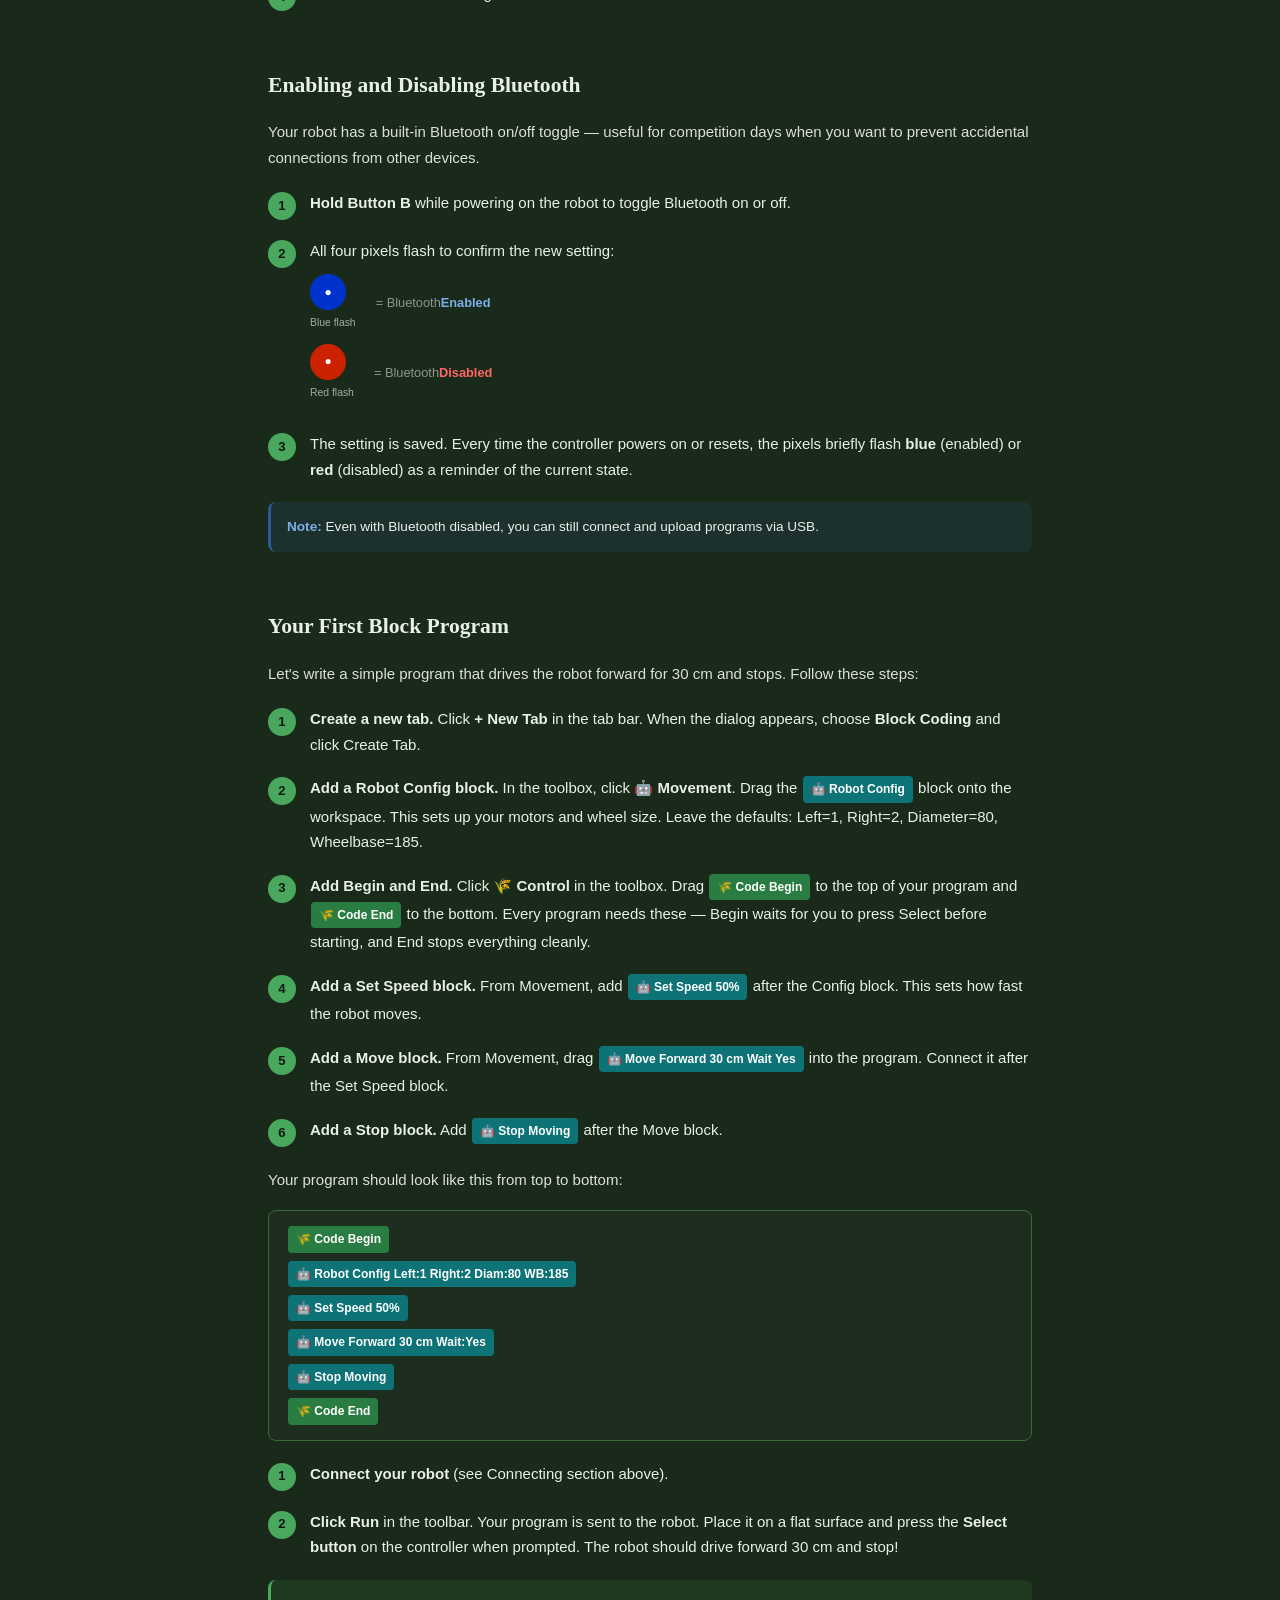
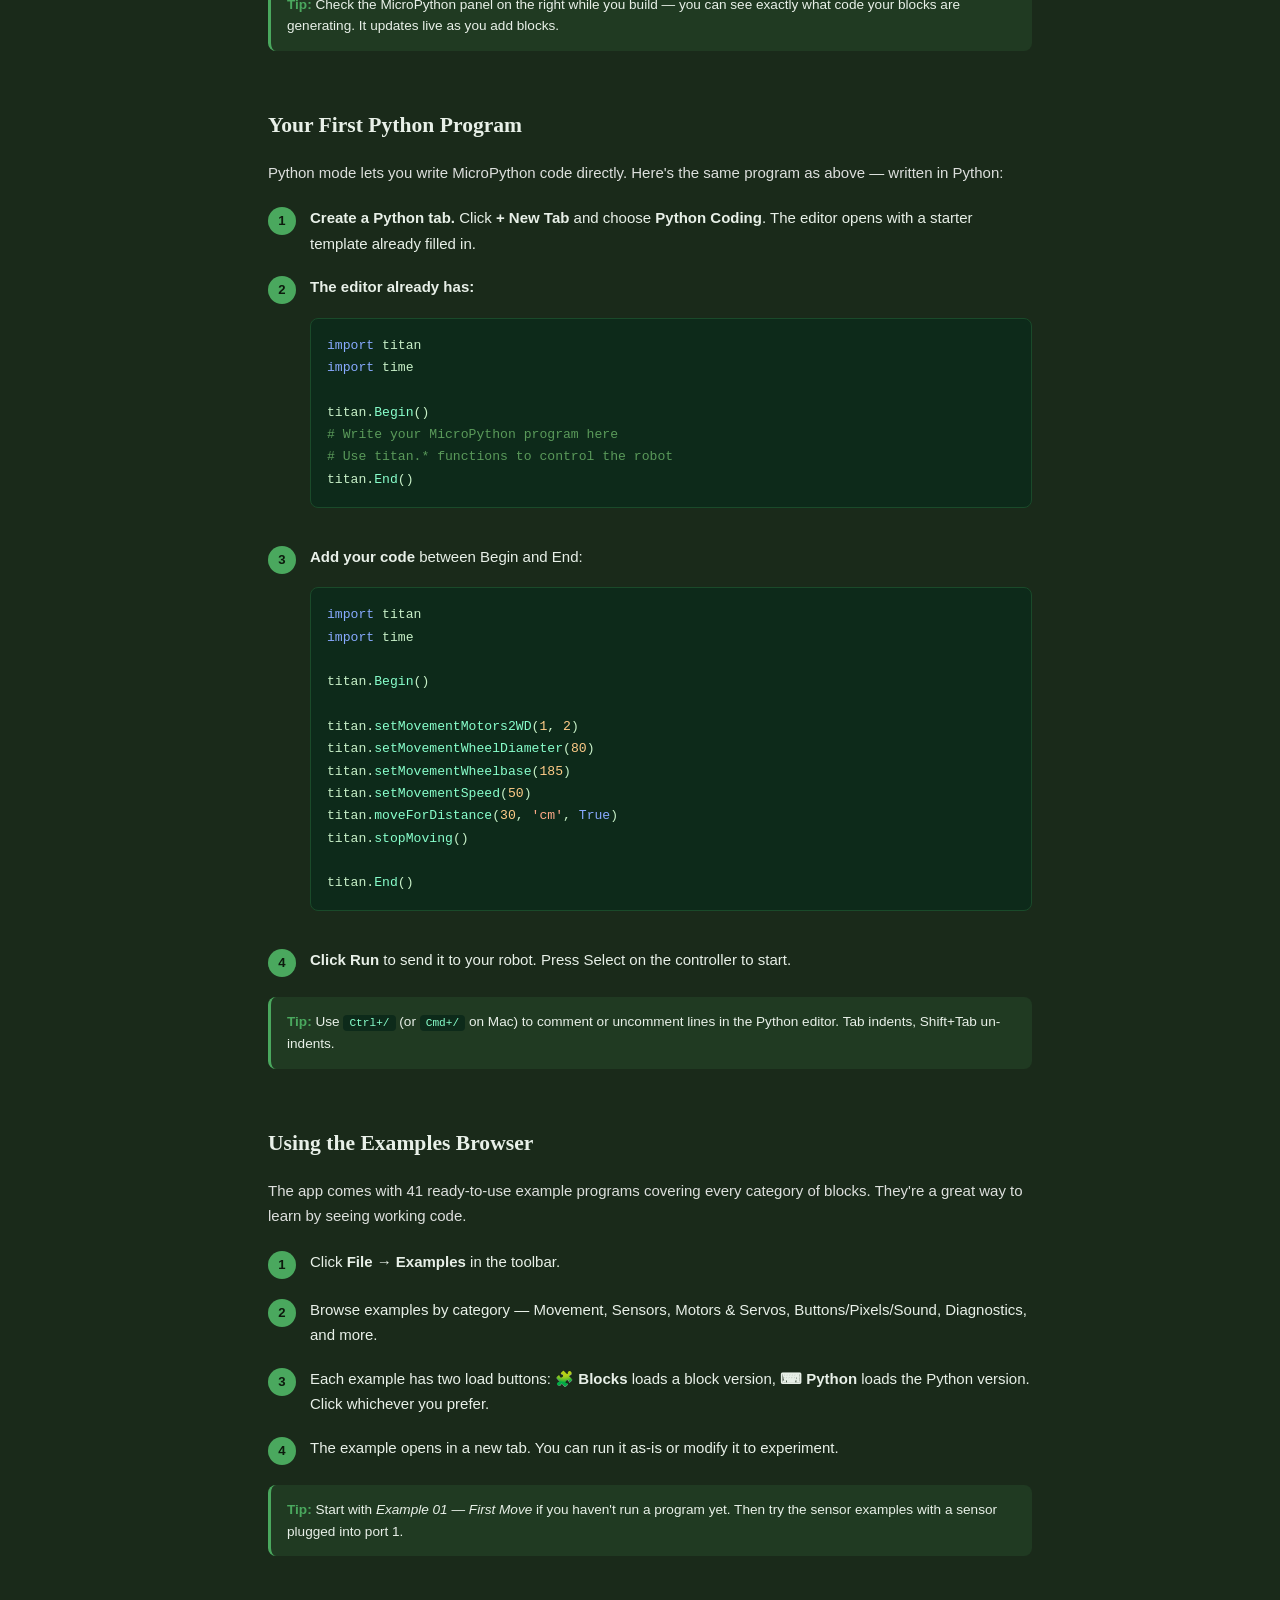
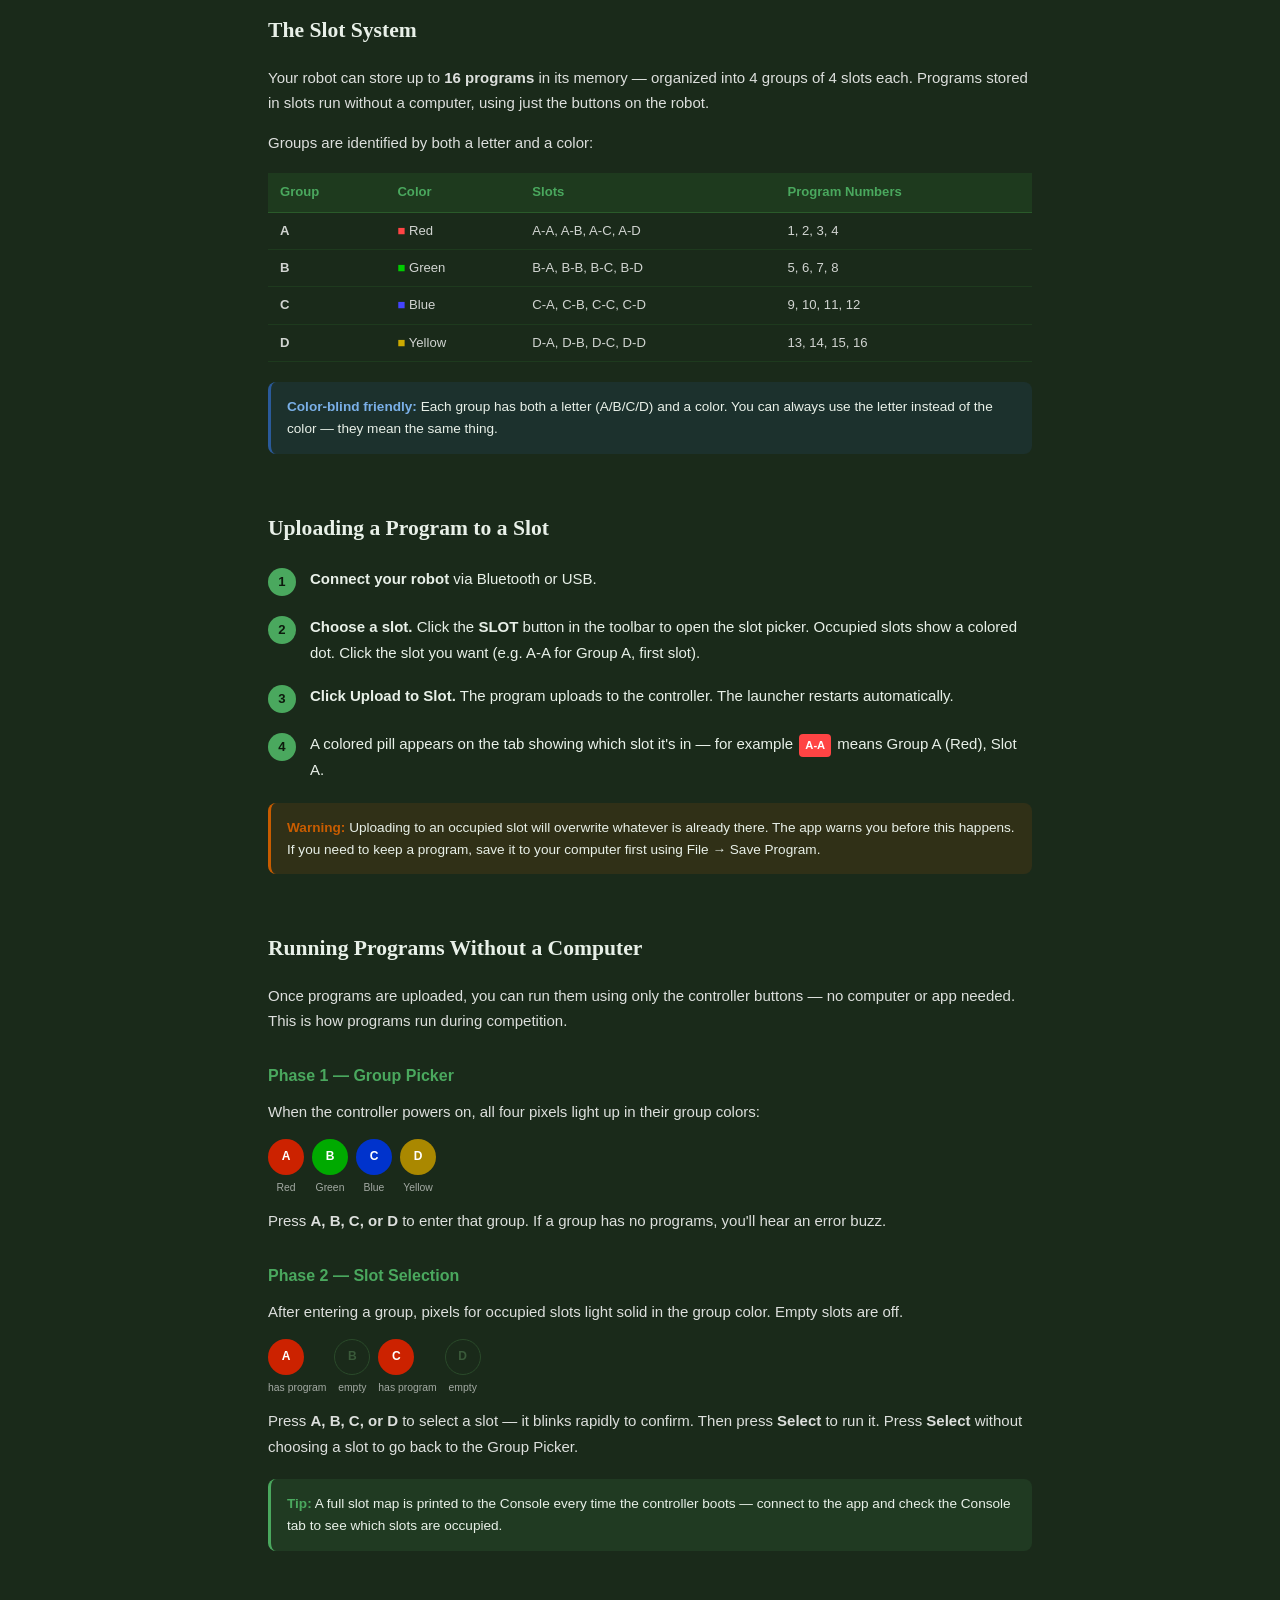
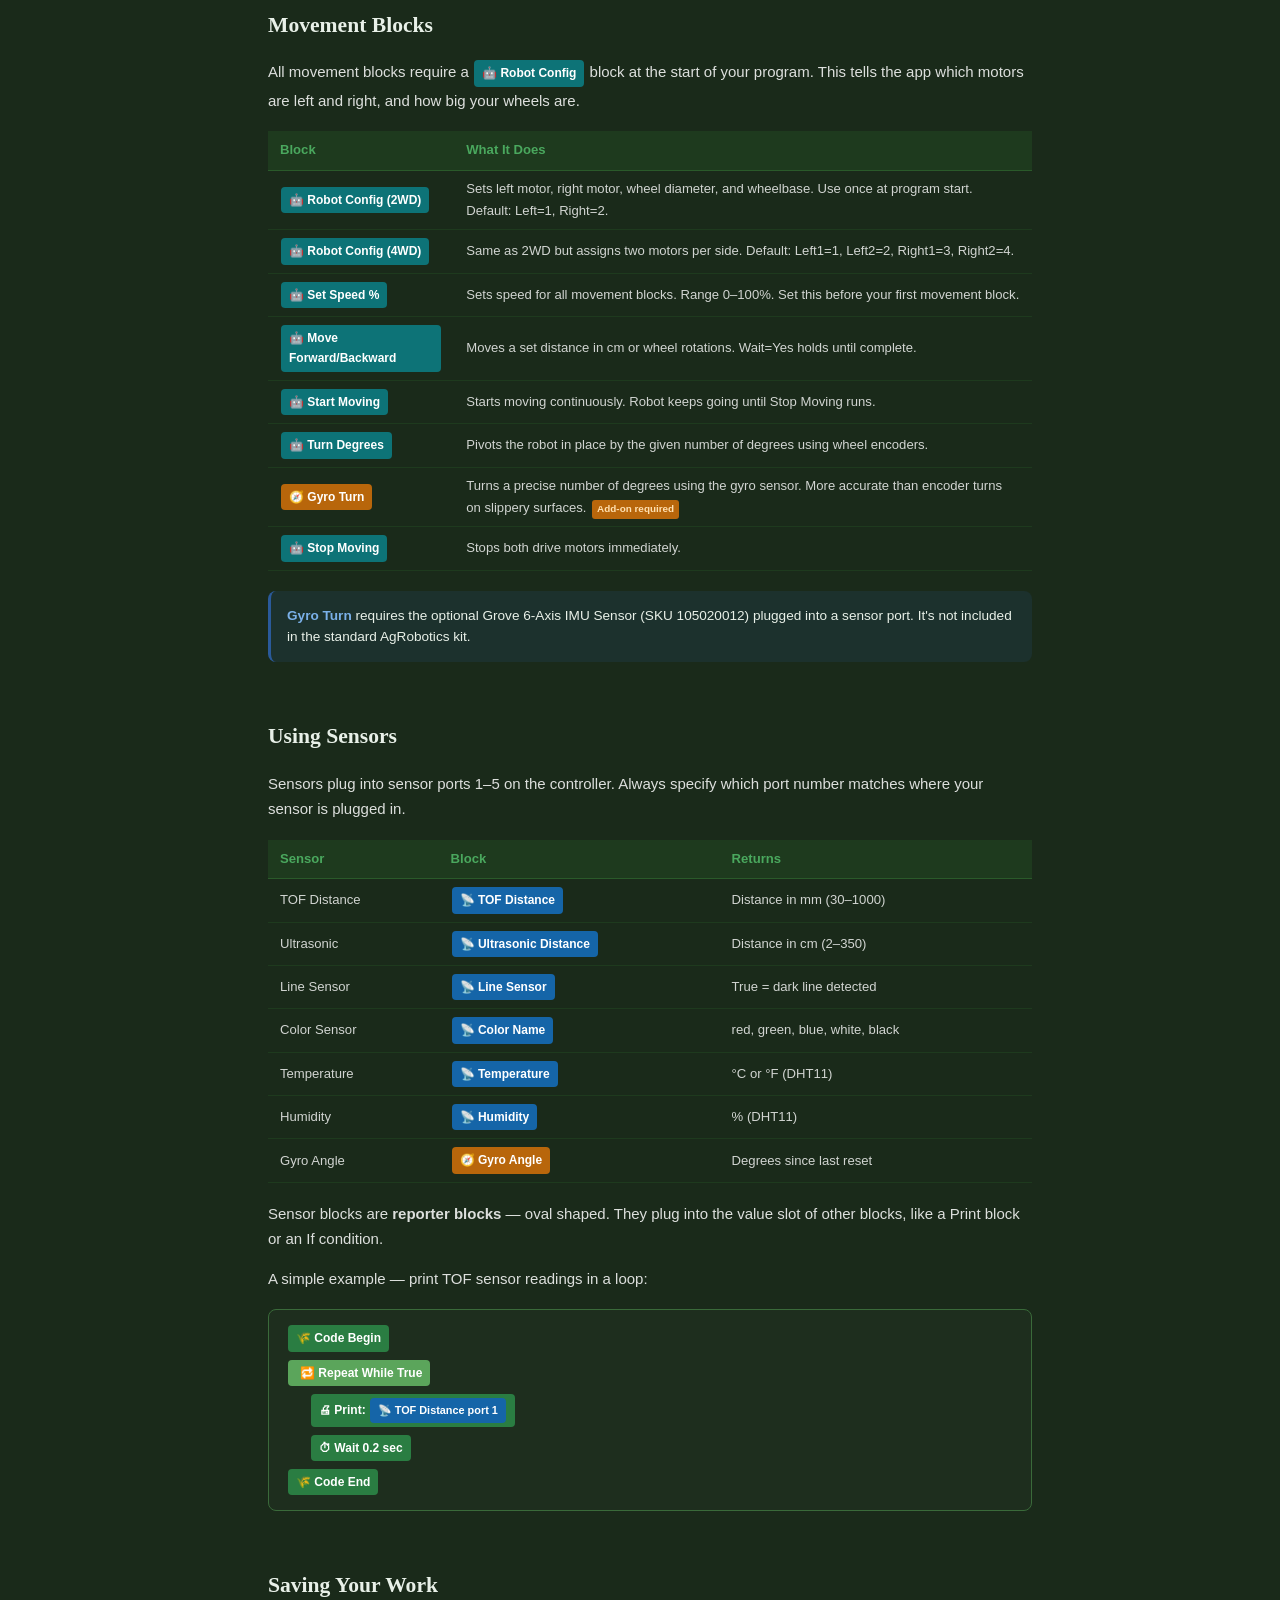
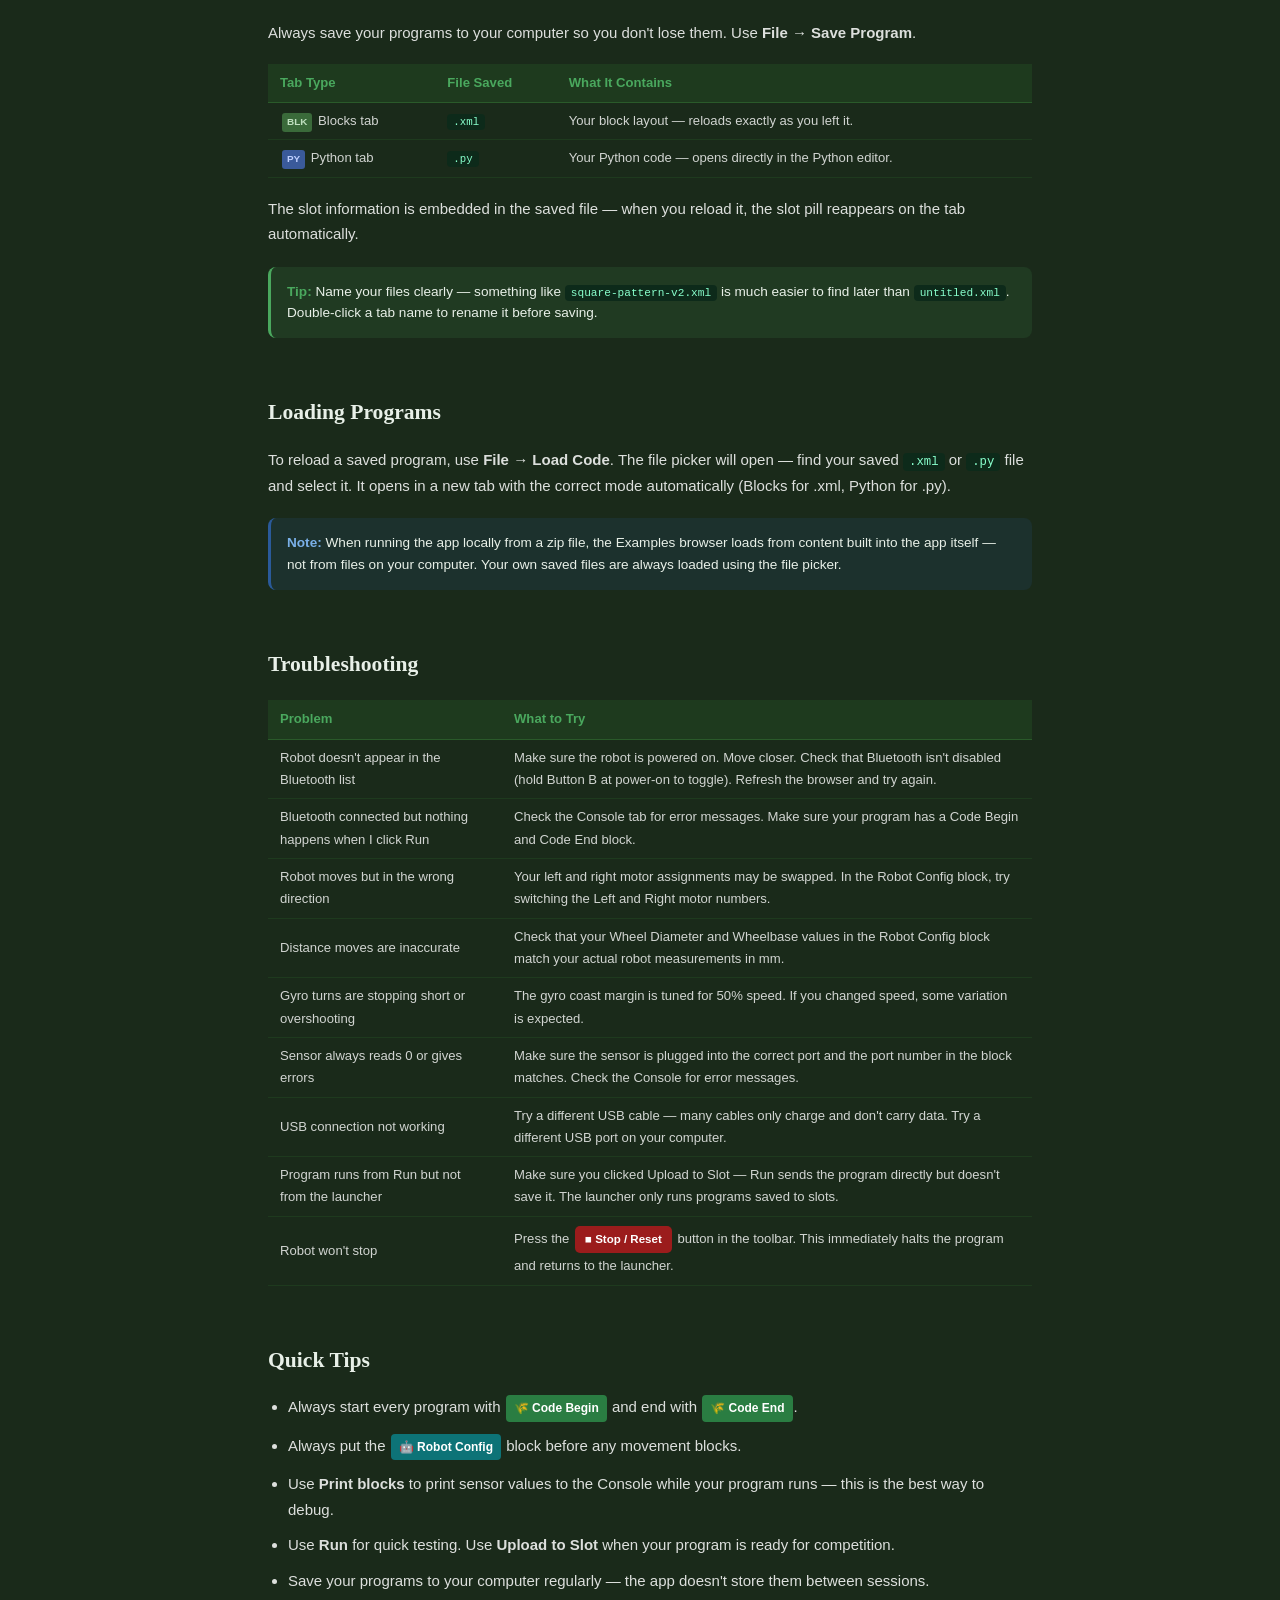
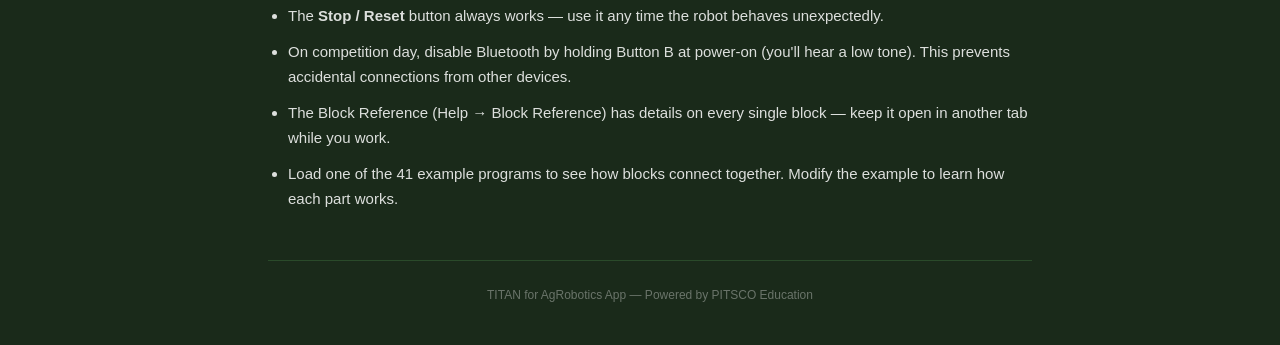
==== commit 95199bb1: "Add files via upload" ====
--- a/guide.html
+++ b/guide.html
@@ -295,7 +295,7 @@
     <tr><td>Load Code</td><td>Opens a .xml (blocks) or .py (Python) file from your computer into a new tab.</td></tr>
     <tr><td>Save Program</td><td>Saves the current tab — .xml for block tabs, .py for Python tabs.</td></tr>
     <tr><td>Save Python</td><td>Saves the generated MicroPython code from a blocks tab as a .py file.</td></tr>
-    <tr><td>Examples</td><td>Opens the Examples Browser — 38 ready-to-use example programs.</td></tr>
+    <tr><td>Examples</td><td>Opens the Examples Browser — 41 ready-to-use example programs.</td></tr>
     <tr><td>Rename Bluetooth Device</td><td>Changes the robot's Bluetooth name (requires USB connection).</td></tr>
     <tr><td>Firmware Update</td><td>Flashes new firmware to the controller (requires USB connection).</td></tr>
   </table>
@@ -393,7 +393,7 @@
       <strong>Add a Robot Config block.</strong> In the toolbox, click <strong>🤖 Movement</strong>. Drag the <span class="blk blk-move">🤖 Robot Config</span> block onto the workspace. This sets up your motors and wheel size. Leave the defaults: Left=1, Right=2, Diameter=80, Wheelbase=185.
     </div></div>
     <div class="step"><div class="step-num"></div><div class="step-body">
-      <strong>Add Begin and End.</strong> Click <strong>🌾 Control</strong> in the toolbox. Drag <span class="blk blk-control">🌾 Code Start</span> to the top of your program and <span class="blk blk-control">🌾 Code End</span> to the bottom. Every program needs these — Begin waits for you to press Select before starting, and End stops everything cleanly.
+      <strong>Add Begin and End.</strong> Click <strong>🌾 Control</strong> in the toolbox. Drag <span class="blk blk-control">🌾 Code Begin</span> to the top of your program and <span class="blk blk-control">🌾 Code End</span> to the bottom. Every program needs these — Begin waits for you to press Select before starting, and End stops everything cleanly.
     </div></div>
     <div class="step"><div class="step-num"></div><div class="step-body">
       <strong>Add a Set Speed block.</strong> From Movement, add <span class="blk blk-move">🤖 Set Speed 50%</span> after the Config block. This sets how fast the robot moves.
@@ -408,7 +408,7 @@
 
   <p>Your program should look like this from top to bottom:</p>
   <div class="ui-mock" style="display:flex;flex-direction:column;gap:6px;align-items:flex-start;">
-    <span class="blk blk-control">🌾 Code Start</span>
+    <span class="blk blk-control">🌾 Code Begin</span>
     <span class="blk blk-move">🤖 Robot Config Left:1 Right:2 Diam:80 WB:185</span>
     <span class="blk blk-move">🤖 Set Speed 50%</span>
     <span class="blk blk-move">🤖 Move Forward 30 cm Wait:Yes</span>
@@ -453,11 +453,11 @@
 
 titan.<span class="fn">Begin</span>()
 
-titan.<span class="fn">setMovementMotors</span>(<span class="num">1</span>, <span class="num">2</span>)
+titan.<span class="fn">setMovementMotors2WD</span>(<span class="num">1</span>, <span class="num">2</span>)
 titan.<span class="fn">setMovementWheelDiameter</span>(<span class="num">80</span>)
 titan.<span class="fn">setMovementWheelbase</span>(<span class="num">185</span>)
 titan.<span class="fn">setMovementSpeed</span>(<span class="num">50</span>)
-titan.<span class="fn">moveForward</span>(<span class="num">30</span>, <span class="str">'cm'</span>, <span class="kw">True</span>)
+titan.<span class="fn">moveForDistance</span>(<span class="num">30</span>, <span class="str">'cm'</span>, <span class="kw">True</span>)
 titan.<span class="fn">stopMoving</span>()
 
 titan.<span class="fn">End</span>()</pre>
@@ -472,7 +472,7 @@
   <!-- ═══════════════════════════════════════════════════════════════ -->
   <h2 class="section" id="examples">Using the Examples Browser</h2>
 
-  <p>The app comes with 38 ready-to-use example programs covering every category of blocks. They're a great way to learn by seeing working code.</p>
+  <p>The app comes with 41 ready-to-use example programs covering every category of blocks. They're a great way to learn by seeing working code.</p>
 
   <div class="steps">
     <div class="step"><div class="step-num"></div><div class="step-body">Click <strong>File → Examples</strong> in the toolbar.</div></div>
@@ -585,7 +585,7 @@
 
   <p>A simple example — print TOF sensor readings in a loop:</p>
   <div class="ui-mock" style="display:flex;flex-direction:column;gap:6px;align-items:flex-start;">
-    <span class="blk blk-control">🌾 Code Start</span>
+    <span class="blk blk-control">🌾 Code Begin</span>
     <span class="blk blk-loop" style="padding-left:12px;">🔁 Repeat While True</span>
     <span class="blk blk-control" style="margin-left:24px;">🖨 Print: <span class="blk blk-sensor" style="font-size:.68rem;">📡 TOF Distance port 1</span></span>
     <span class="blk blk-control" style="margin-left:24px;">⏱ Wait 0.2 sec</span>
@@ -620,7 +620,7 @@
   <table>
     <tr><th>Problem</th><th>What to Try</th></tr>
     <tr><td>Robot doesn't appear in the Bluetooth list</td><td>Make sure the robot is powered on. Move closer. Check that Bluetooth isn't disabled (hold Button B at power-on to toggle). Refresh the browser and try again.</td></tr>
-    <tr><td>Bluetooth connected but nothing happens when I click Run</td><td>Check the Console tab for error messages. Make sure your program has an Code Start and Code End block.</td></tr>
+    <tr><td>Bluetooth connected but nothing happens when I click Run</td><td>Check the Console tab for error messages. Make sure your program has a Code Begin and Code End block.</td></tr>
     <tr><td>Robot moves but in the wrong direction</td><td>Your left and right motor assignments may be swapped. In the Robot Config block, try switching the Left and Right motor numbers.</td></tr>
     <tr><td>Distance moves are inaccurate</td><td>Check that your Wheel Diameter and Wheelbase values in the Robot Config block match your actual robot measurements in mm.</td></tr>
     <tr><td>Gyro turns are stopping short or overshooting</td><td>The gyro coast margin is tuned for 50% speed. If you changed speed, some variation is expected.</td></tr>
@@ -634,7 +634,7 @@
   <h2 class="section" id="tips">Quick Tips</h2>
 
   <ul style="color:rgba(255,255,255,.85);margin:0 0 14px 20px;">
-    <li style="margin-bottom:10px;">Always start every program with <span class="blk blk-control">🌾 Code Start</span> and end with <span class="blk blk-control">🌾 Code End</span>.</li>
+    <li style="margin-bottom:10px;">Always start every program with <span class="blk blk-control">🌾 Code Begin</span> and end with <span class="blk blk-control">🌾 Code End</span>.</li>
     <li style="margin-bottom:10px;">Always put the <span class="blk blk-move">🤖 Robot Config</span> block before any movement blocks.</li>
     <li style="margin-bottom:10px;">Use <strong>Print blocks</strong> to print sensor values to the Console while your program runs — this is the best way to debug.</li>
     <li style="margin-bottom:10px;">Use <strong>Run</strong> for quick testing. Use <strong>Upload to Slot</strong> when your program is ready for competition.</li>
@@ -642,7 +642,7 @@
     <li style="margin-bottom:10px;">The <strong>Stop / Reset</strong> button always works — use it any time the robot behaves unexpectedly.</li>
     <li style="margin-bottom:10px;">On competition day, disable Bluetooth by holding Button B at power-on (you'll hear a low tone). This prevents accidental connections from other devices.</li>
     <li style="margin-bottom:10px;">The Block Reference (Help → Block Reference) has details on every single block — keep it open in another tab while you work.</li>
-    <li style="margin-bottom:10px;">Load one of the 38 example programs to see how blocks connect together. Modify the example to learn how each part works.</li>
+    <li style="margin-bottom:10px;">Load one of the 41 example programs to see how blocks connect together. Modify the example to learn how each part works.</li>
   </ul>
 
   <div style="margin-top:48px;padding-top:24px;border-top:1px solid #2a4a2a;
